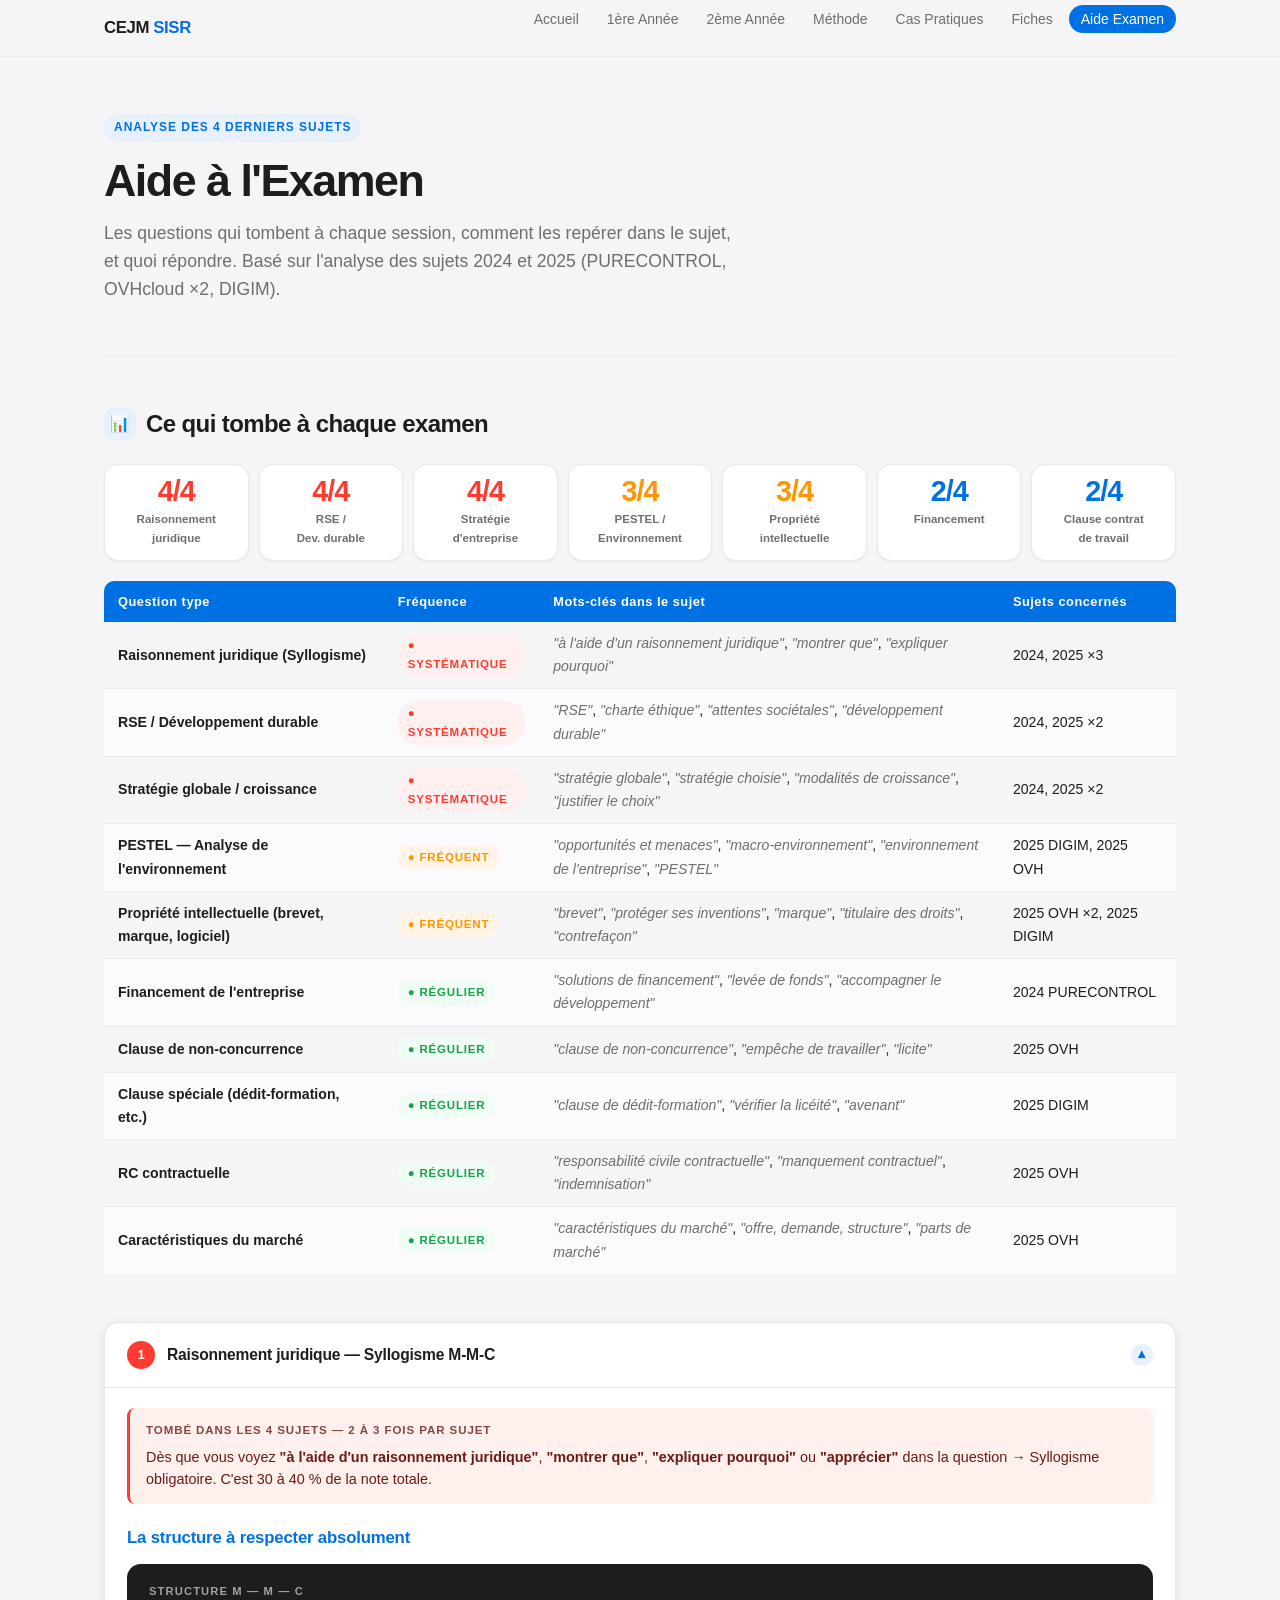
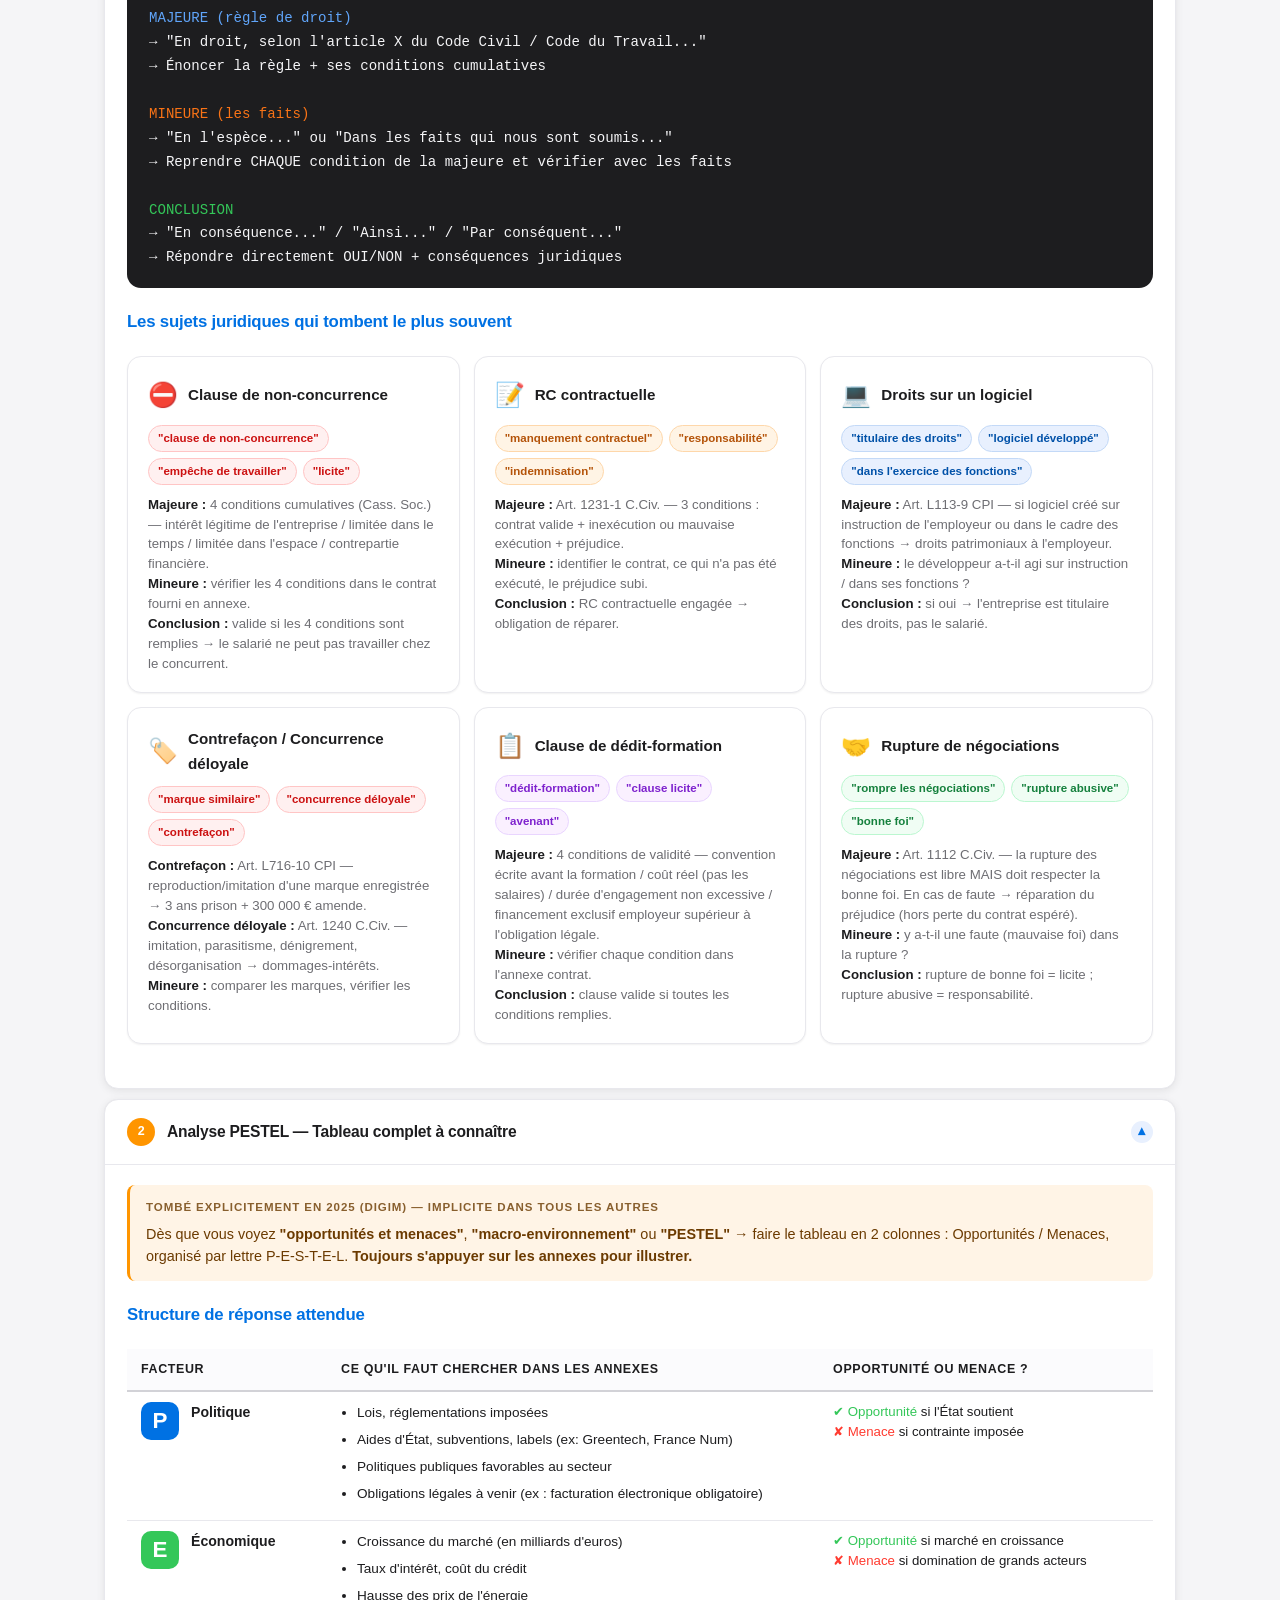
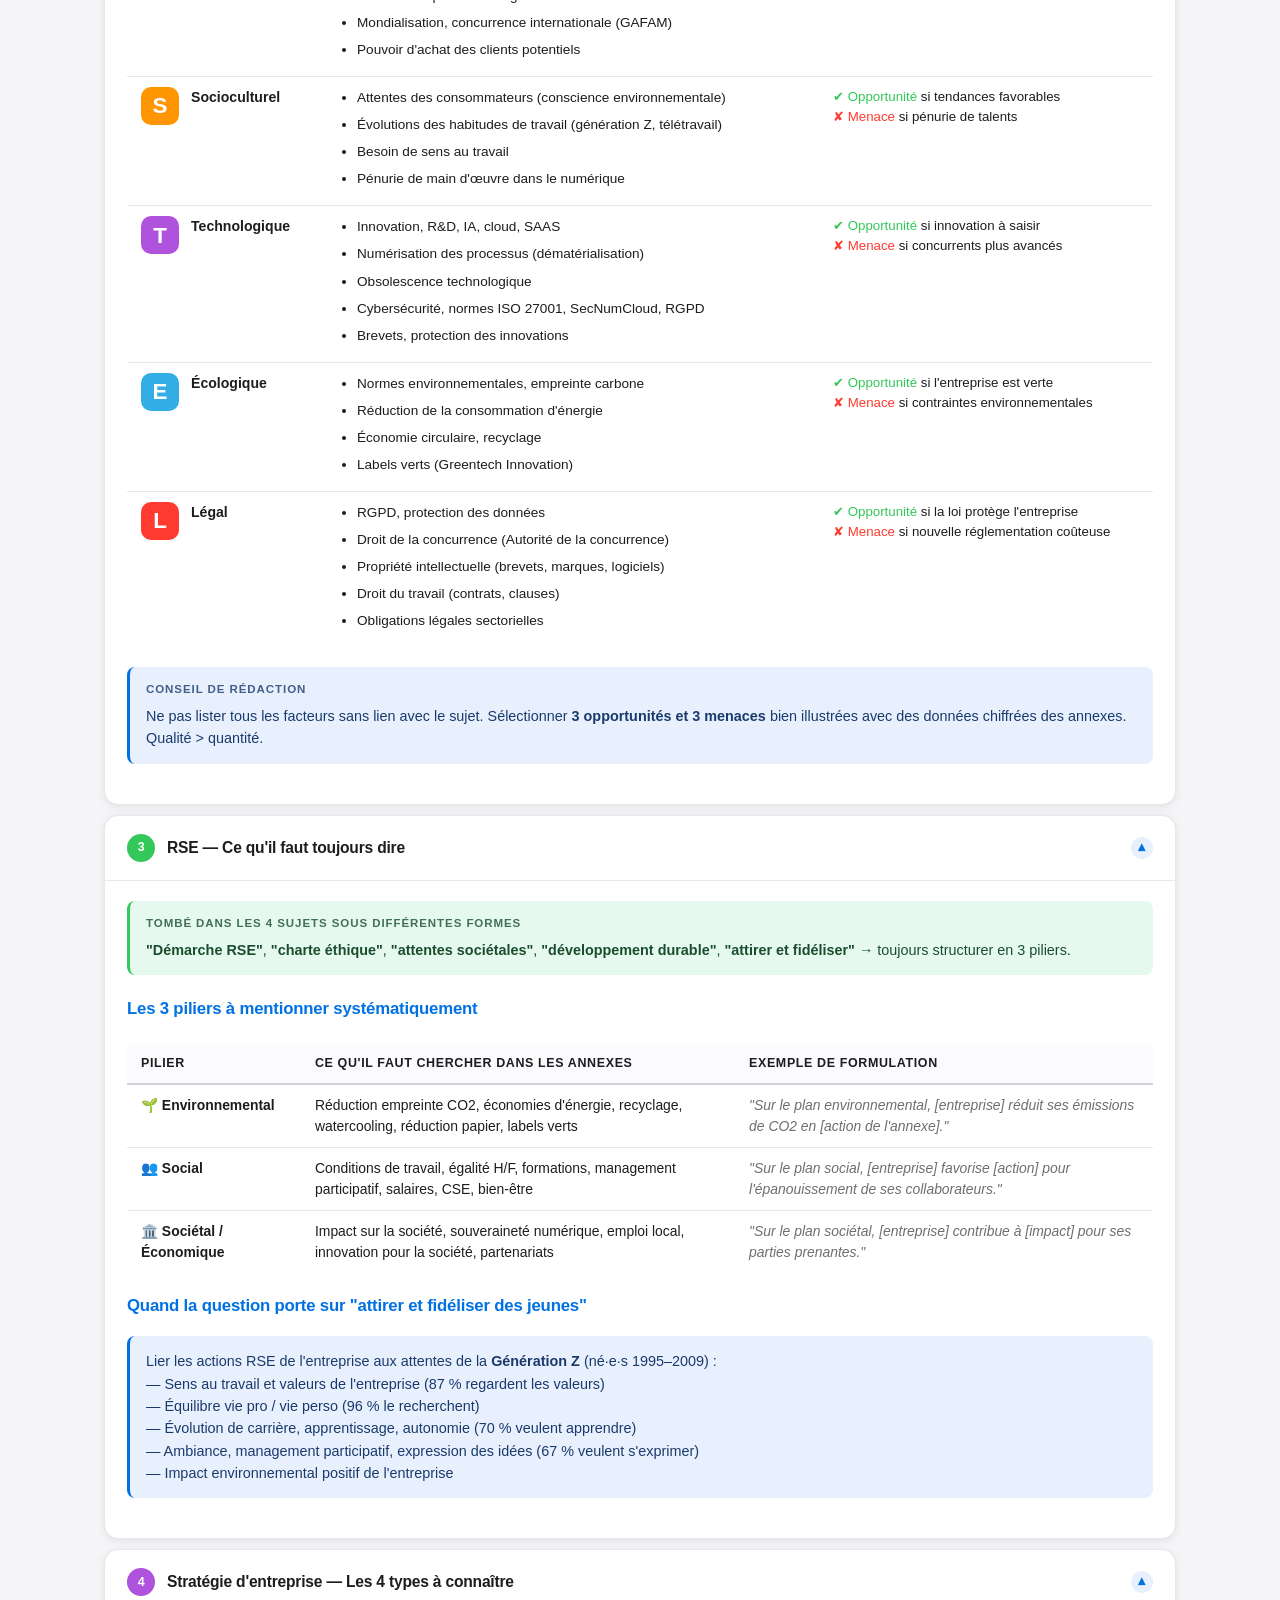
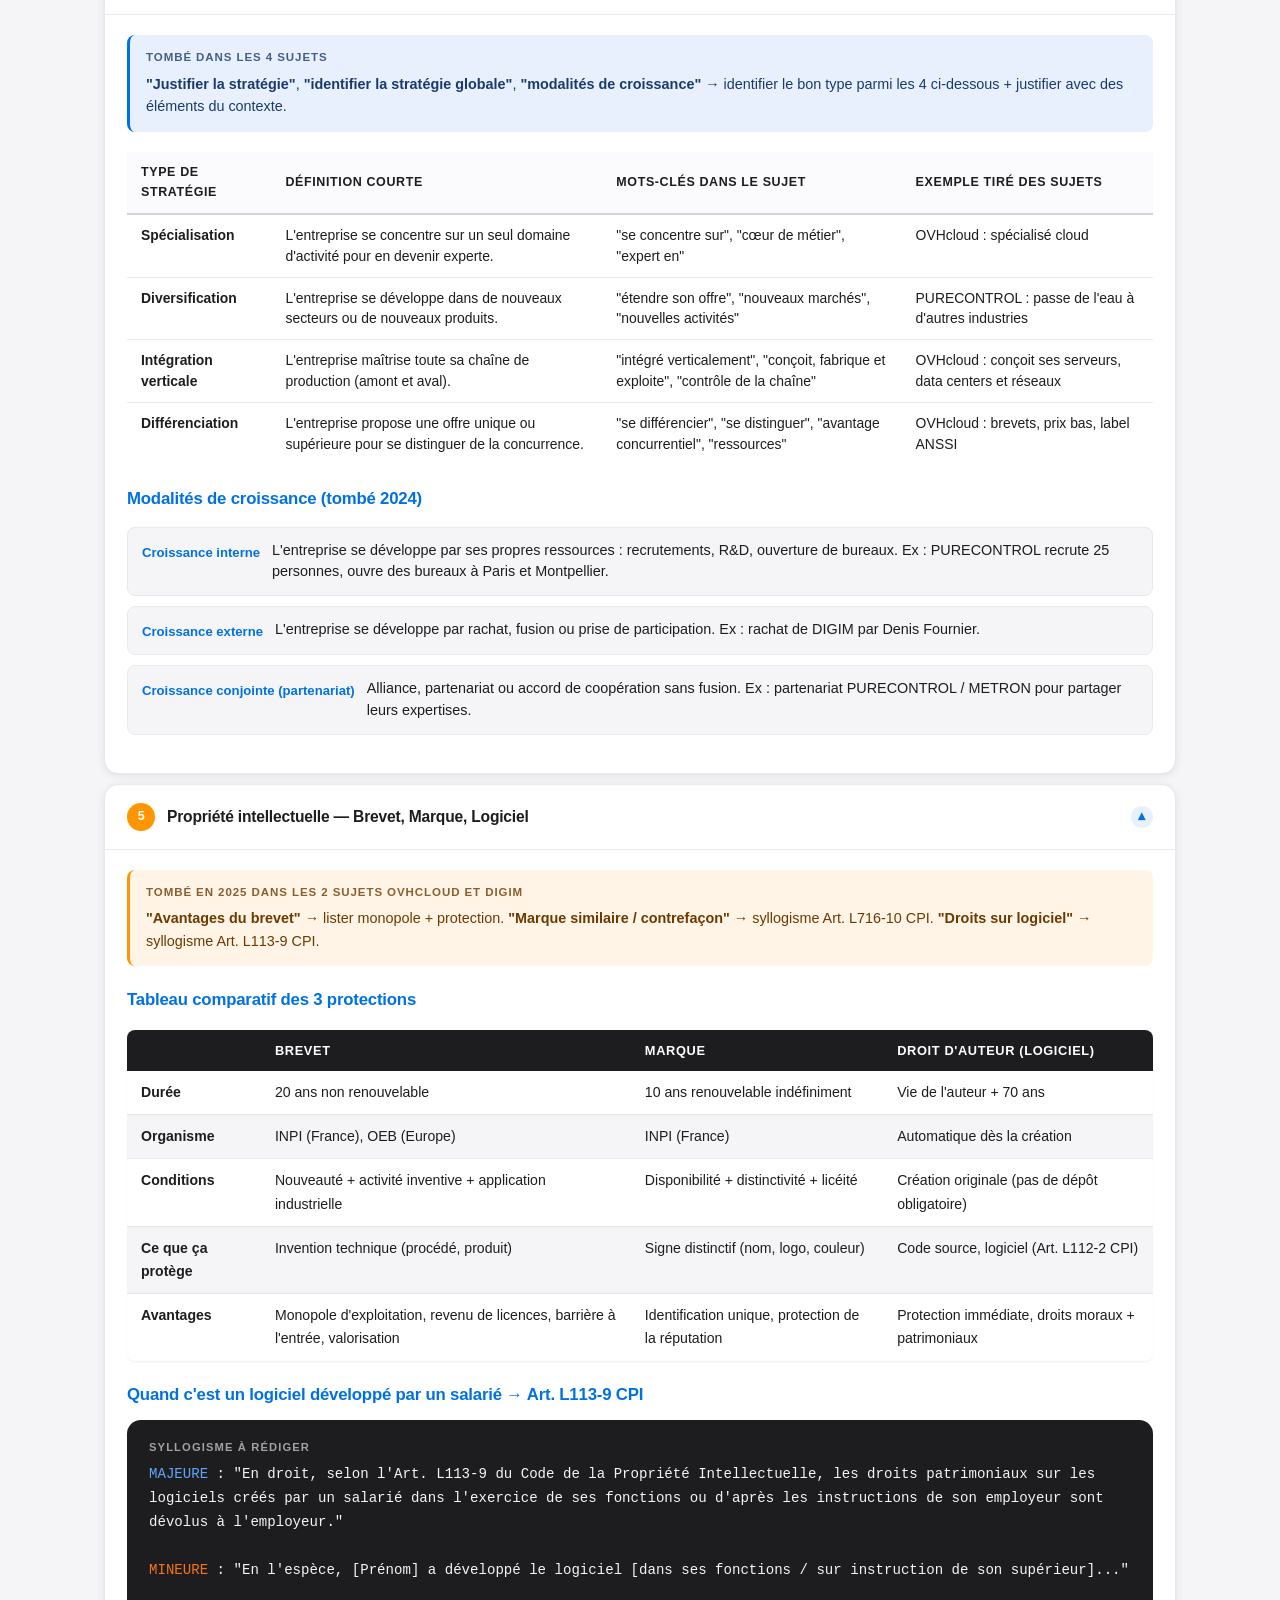
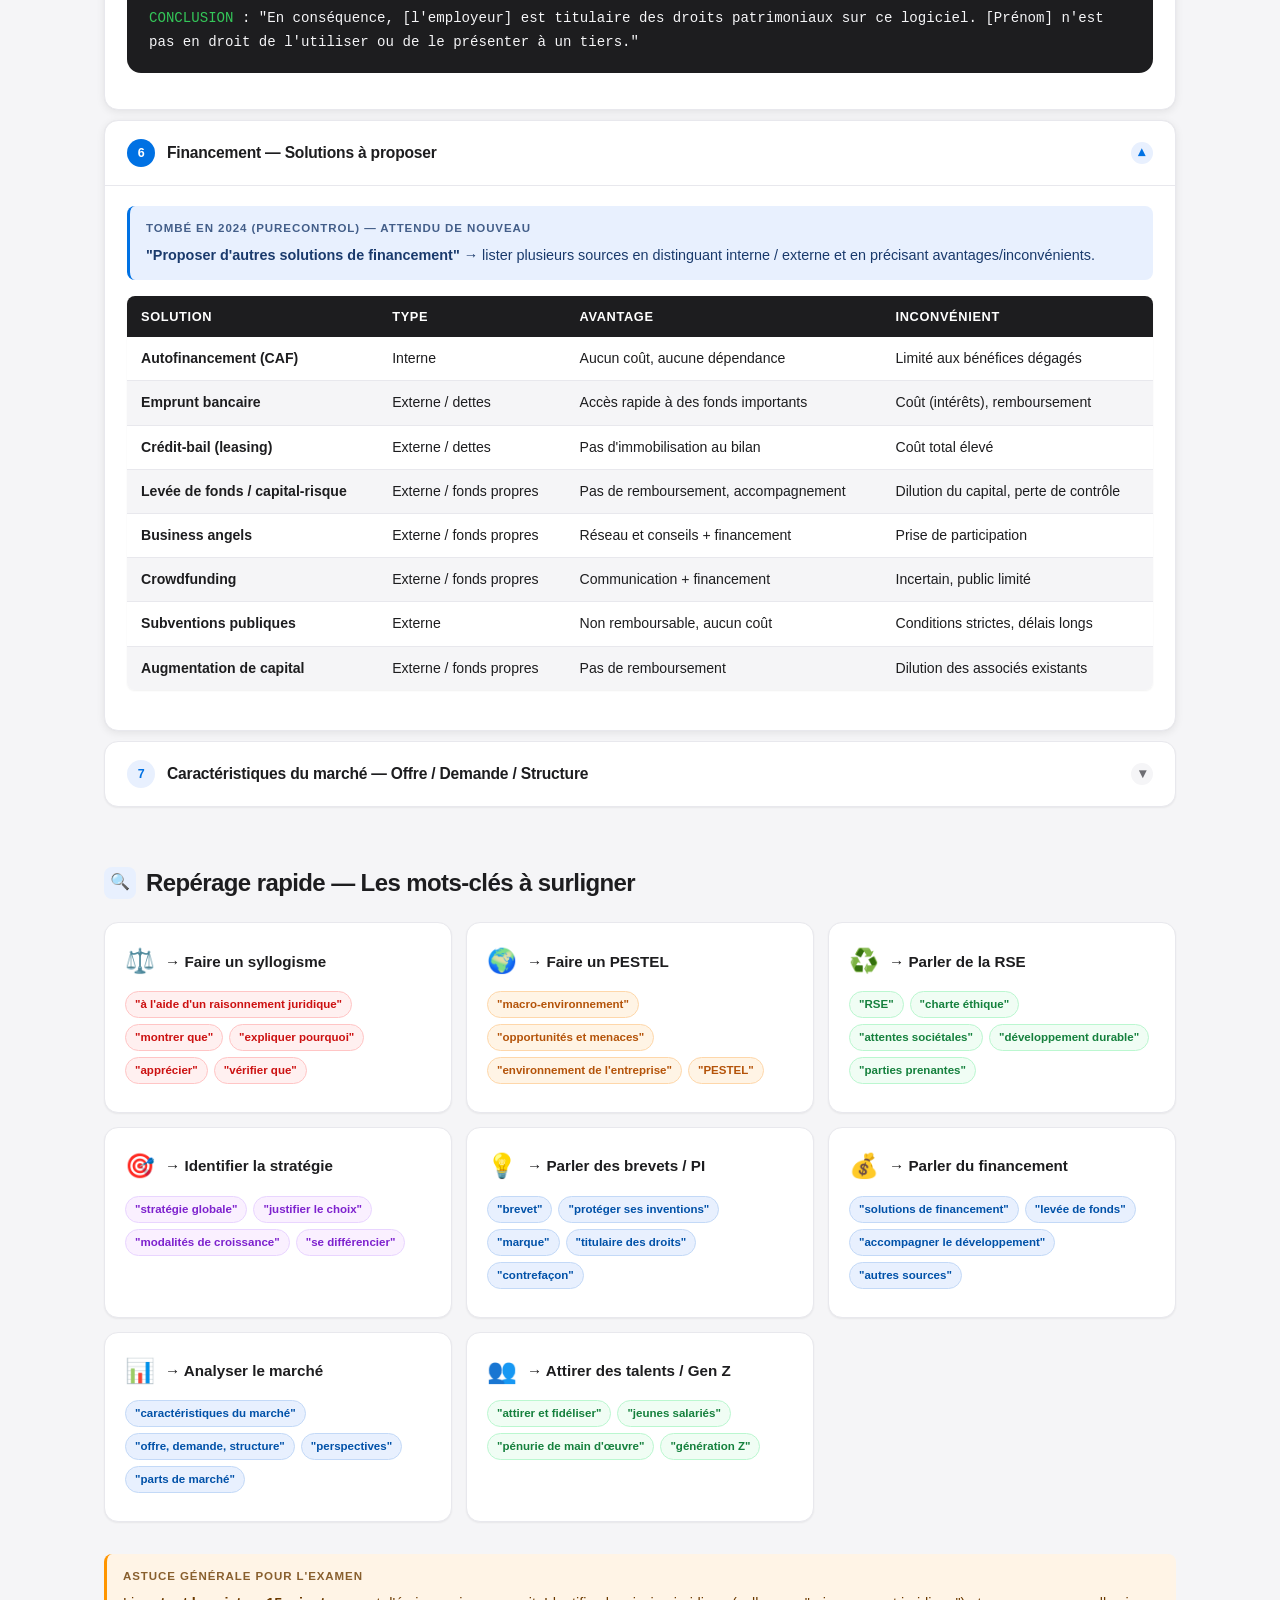
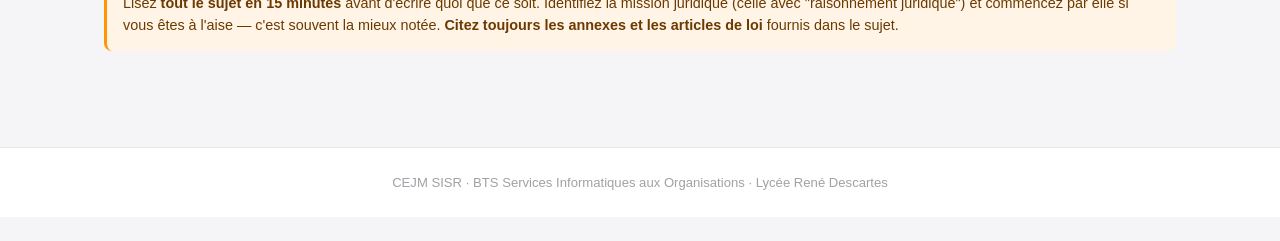
==== aide-examen.html @ 848d0543 "mise à jour du site" ====
<!DOCTYPE html>
<html lang="fr">
<head>
  <meta charset="UTF-8">
  <meta name="viewport" content="width=device-width, initial-scale=1.0">
  <title>Aide Examen — CEJM BTS SIO SISR</title>
  <link rel="stylesheet" href="css/style.css">
  <style>

    /* ——— FRÉQUENCE BADGE ——— */
    .freq-badge {
      display: inline-flex;
      align-items: center;
      gap: 5px;
      font-size: 0.72rem;
      font-weight: 700;
      text-transform: uppercase;
      letter-spacing: 0.07em;
      padding: 3px 10px;
      border-radius: 20px;
    }
    .freq-3 { background: #fff0f0; color: var(--red); }
    .freq-2 { background: #fff4e5; color: var(--orange); }
    .freq-1 { background: #f0fdf4; color: #16a34a; }

    /* ——— FRÉQUENCE TABLE ——— */
    .freq-table {
      width: 100%;
      border-collapse: collapse;
      font-size: 0.88rem;
      margin: 20px 0;
    }
    .freq-table th {
      background: var(--accent);
      color: #fff;
      padding: 10px 14px;
      text-align: left;
      font-weight: 700;
      font-size: 0.8rem;
      letter-spacing: 0.04em;
    }
    .freq-table th:first-child { border-radius: 10px 0 0 0; }
    .freq-table th:last-child  { border-radius: 0 10px 0 0; }
    .freq-table td {
      padding: 10px 14px;
      border-bottom: 1px solid var(--border-light);
      vertical-align: middle;
    }
    .freq-table tr:last-child td { border-bottom: none; }
    .freq-table tr:nth-child(even) td { background: var(--bg-section); }
    .freq-dots { display: flex; gap: 4px; }
    .dot { width: 10px; height: 10px; border-radius: 50%; background: var(--border); }
    .dot.on-red  { background: var(--red); }
    .dot.on-orange { background: var(--orange); }
    .dot.on-green { background: var(--green); }

    /* ——— PESTEL TABLE ——— */
    .pestel-table {
      width: 100%;
      border-collapse: collapse;
      font-size: 0.87rem;
      margin: 20px 0;
    }
    .pestel-table th {
      padding: 10px 14px;
      text-align: left;
      font-size: 0.78rem;
      font-weight: 700;
      text-transform: uppercase;
      letter-spacing: 0.05em;
      background: var(--bg-section);
      border-bottom: 2px solid var(--border);
    }
    .pestel-table td {
      padding: 10px 14px;
      border-bottom: 1px solid var(--border-light);
      vertical-align: top;
      line-height: 1.5;
    }
    .pestel-table tr:last-child td { border-bottom: none; }
    .pestel-letter {
      font-size: 1.4rem;
      font-weight: 800;
      width: 38px;
      height: 38px;
      border-radius: 10px;
      display: flex;
      align-items: center;
      justify-content: center;
      color: #fff;
      flex-shrink: 0;
    }
    .p-p  { background: #0071e3; }
    .p-e  { background: #34c759; }
    .p-s  { background: #ff9500; }
    .p-t  { background: #af52de; }
    .p-ec { background: #32ade6; }
    .p-l  { background: #ff3b30; }
    .pestel-row { display: flex; align-items: flex-start; gap: 12px; }
    .pestel-content strong { display: block; font-size: 0.88rem; margin-bottom: 4px; color: var(--text); }
    .pestel-content ul { margin: 4px 0 0 16px; color: var(--text-secondary); font-size: 0.82rem; }
    .pestel-content ul li { margin-bottom: 2px; }

    /* ——— TRIGGER CARD ——— */
    .trigger-grid {
      display: grid;
      grid-template-columns: repeat(auto-fill, minmax(300px, 1fr));
      gap: 14px;
      margin: 20px 0;
    }
    .trigger-card {
      background: var(--bg-card);
      border: 1px solid var(--border-light);
      border-radius: var(--radius);
      padding: 18px 20px;
      box-shadow: var(--shadow-xs);
    }
    .trigger-card .tc-header {
      display: flex;
      align-items: center;
      gap: 10px;
      margin-bottom: 10px;
    }
    .trigger-card .tc-icon {
      font-size: 1.5rem;
      flex-shrink: 0;
    }
    .trigger-card .tc-title {
      font-size: 0.95rem;
      font-weight: 700;
    }
    .trigger-card .tc-keywords {
      display: flex;
      flex-wrap: wrap;
      gap: 6px;
      margin-bottom: 10px;
    }
    .kw {
      background: var(--accent-soft);
      color: var(--accent-dark);
      font-size: 0.72rem;
      font-weight: 700;
      padding: 3px 9px;
      border-radius: 20px;
      border: 1px solid #c3d9f7;
    }
    .kw-red { background: #fff0f0; color: #cc1111; border-color: #ffc5c5; }
    .kw-orange { background: #fff4e5; color: #b45309; border-color: #fed7aa; }
    .kw-green { background: #f0fdf4; color: #15803d; border-color: #bbf7d0; }
    .kw-purple { background: #faf0ff; color: #7e22ce; border-color: #e9d5ff; }
    .trigger-card .tc-answer {
      font-size: 0.83rem;
      color: var(--text-secondary);
      line-height: 1.5;
    }
    .trigger-card .tc-answer strong { color: var(--text); }

    /* ——— MÉTHODE STEP ——— */
    .method-steps {
      display: flex;
      flex-direction: column;
      gap: 12px;
      margin: 16px 0;
    }
    .method-step {
      display: flex;
      gap: 14px;
      align-items: flex-start;
    }
    .step-num {
      width: 30px; height: 30px;
      border-radius: 50%;
      background: var(--accent);
      color: #fff;
      font-size: 0.82rem;
      font-weight: 800;
      display: flex;
      align-items: center;
      justify-content: center;
      flex-shrink: 0;
      margin-top: 2px;
    }
    .step-num.red { background: var(--red); }
    .step-num.orange { background: var(--orange); }
    .step-num.green { background: var(--green); }
    .step-body { font-size: 0.88rem; color: var(--text-secondary); line-height: 1.55; }
    .step-body strong { color: var(--text); }

    /* ——— FORMULE BOX ——— */
    .formule-box {
      background: #1d1d1f;
      color: #f5f5f7;
      border-radius: var(--radius);
      padding: 18px 22px;
      font-family: "SF Mono", "Fira Code", monospace;
      font-size: 0.88rem;
      line-height: 1.7;
      margin: 12px 0;
    }
    .formule-box .f-label {
      font-family: var(--font);
      font-size: 0.7rem;
      font-weight: 700;
      text-transform: uppercase;
      letter-spacing: 0.1em;
      color: #a1a1a6;
      margin-bottom: 6px;
    }
    .f-m { color: #60a5fa; }
    .f-mi { color: #f97316; }
    .f-c  { color: #34c759; }

    /* ——— SCORE ROW ——— */
    .score-row {
      display: flex;
      flex-wrap: wrap;
      gap: 10px;
      margin: 20px 0;
    }
    .score-pill {
      background: var(--bg-card);
      border: 1px solid var(--border-light);
      border-radius: var(--radius);
      padding: 12px 18px;
      display: flex;
      flex-direction: column;
      align-items: center;
      min-width: 120px;
      box-shadow: var(--shadow-xs);
      flex: 1;
    }
    .score-pill .sp-num {
      font-size: 1.8rem;
      font-weight: 800;
      letter-spacing: -1px;
      line-height: 1;
    }
    .score-pill .sp-label {
      font-size: 0.72rem;
      font-weight: 600;
      color: var(--text-secondary);
      text-align: center;
      margin-top: 4px;
    }
    .sp-red { color: var(--red); }
    .sp-orange { color: var(--orange); }
    .sp-blue { color: var(--accent); }
    .sp-green { color: var(--green); }

    @media (max-width: 768px) {
      .trigger-grid { grid-template-columns: 1fr; }
      .score-row { gap: 8px; }
      .score-pill { min-width: 90px; }
    }
  </style>
</head>
<body>

  <header class="site-header">
    <nav class="nav">
      <a href="index.html" class="nav-logo">CEJM <span>SISR</span></a>
      <ul class="nav-links">
        <li><a href="index.html">Accueil</a></li>
        <li><a href="annee1.html">1ère Année</a></li>
        <li><a href="annee2.html">2ème Année</a></li>
        <li><a href="syllogisme.html">Méthode</a></li>
        <li><a href="cas-pratiques.html">Cas Pratiques</a></li>
        <li><a href="fiches.html">Fiches</a></li>
        <li><a href="aide-examen.html" class="active">Aide Examen</a></li>
      </ul>
    </nav>
  </header>

  <nav class="mobile-nav">
    <a href="index.html">Accueil</a>
    <a href="annee1.html">1re Année</a>
    <a href="annee2.html">2e Année</a>
    <a href="syllogisme.html">Méthode</a>
    <a href="cas-pratiques.html">Cas Prat.</a>
    <a href="fiches.html">Fiches</a>
    <a href="aide-examen.html" class="active">Examen</a>
  </nav>

  <main class="page">

    <!-- HERO -->
    <div class="page-hero">
      <div class="badge">Analyse des 4 derniers sujets</div>
      <h1>Aide à l'Examen</h1>
      <p>Les questions qui tombent à chaque session, comment les repérer dans le sujet, et quoi répondre. Basé sur l'analyse des sujets 2024 et 2025 (PURECONTROL, OVHcloud ×2, DIGIM).</p>
    </div>


    <!-- ═══════════════════════════════
         TABLEAU DE FRÉQUENCE
    ════════════════════════════════ -->
    <h2 class="section-title"><span class="icon">📊</span>Ce qui tombe à chaque examen</h2>

    <div class="score-row">
      <div class="score-pill">
        <span class="sp-num sp-red">4/4</span>
        <span class="sp-label">Raisonnement<br>juridique</span>
      </div>
      <div class="score-pill">
        <span class="sp-num sp-red">4/4</span>
        <span class="sp-label">RSE /<br>Dev. durable</span>
      </div>
      <div class="score-pill">
        <span class="sp-num sp-red">4/4</span>
        <span class="sp-label">Stratégie<br>d'entreprise</span>
      </div>
      <div class="score-pill">
        <span class="sp-num sp-orange">3/4</span>
        <span class="sp-label">PESTEL /<br>Environnement</span>
      </div>
      <div class="score-pill">
        <span class="sp-num sp-orange">3/4</span>
        <span class="sp-label">Propriété<br>intellectuelle</span>
      </div>
      <div class="score-pill">
        <span class="sp-num sp-blue">2/4</span>
        <span class="sp-label">Financement</span>
      </div>
      <div class="score-pill">
        <span class="sp-num sp-blue">2/4</span>
        <span class="sp-label">Clause contrat<br>de travail</span>
      </div>
    </div>

    <table class="freq-table">
      <thead>
        <tr>
          <th>Question type</th>
          <th>Fréquence</th>
          <th>Mots-clés dans le sujet</th>
          <th>Sujets concernés</th>
        </tr>
      </thead>
      <tbody>
        <tr>
          <td><strong>Raisonnement juridique (Syllogisme)</strong></td>
          <td><span class="freq-badge freq-3">● Systématique</span></td>
          <td><em>"à l'aide d'un raisonnement juridique"</em>, <em>"montrer que"</em>, <em>"expliquer pourquoi"</em></td>
          <td>2024, 2025 ×3</td>
        </tr>
        <tr>
          <td><strong>RSE / Développement durable</strong></td>
          <td><span class="freq-badge freq-3">● Systématique</span></td>
          <td><em>"RSE"</em>, <em>"charte éthique"</em>, <em>"attentes sociétales"</em>, <em>"développement durable"</em></td>
          <td>2024, 2025 ×2</td>
        </tr>
        <tr>
          <td><strong>Stratégie globale / croissance</strong></td>
          <td><span class="freq-badge freq-3">● Systématique</span></td>
          <td><em>"stratégie globale"</em>, <em>"stratégie choisie"</em>, <em>"modalités de croissance"</em>, <em>"justifier le choix"</em></td>
          <td>2024, 2025 ×2</td>
        </tr>
        <tr>
          <td><strong>PESTEL — Analyse de l'environnement</strong></td>
          <td><span class="freq-badge freq-2">● Fréquent</span></td>
          <td><em>"opportunités et menaces"</em>, <em>"macro-environnement"</em>, <em>"environnement de l'entreprise"</em>, <em>"PESTEL"</em></td>
          <td>2025 DIGIM, 2025 OVH</td>
        </tr>
        <tr>
          <td><strong>Propriété intellectuelle (brevet, marque, logiciel)</strong></td>
          <td><span class="freq-badge freq-2">● Fréquent</span></td>
          <td><em>"brevet"</em>, <em>"protéger ses inventions"</em>, <em>"marque"</em>, <em>"titulaire des droits"</em>, <em>"contrefaçon"</em></td>
          <td>2025 OVH ×2, 2025 DIGIM</td>
        </tr>
        <tr>
          <td><strong>Financement de l'entreprise</strong></td>
          <td><span class="freq-badge freq-1">● Régulier</span></td>
          <td><em>"solutions de financement"</em>, <em>"levée de fonds"</em>, <em>"accompagner le développement"</em></td>
          <td>2024 PURECONTROL</td>
        </tr>
        <tr>
          <td><strong>Clause de non-concurrence</strong></td>
          <td><span class="freq-badge freq-1">● Régulier</span></td>
          <td><em>"clause de non-concurrence"</em>, <em>"empêche de travailler"</em>, <em>"licite"</em></td>
          <td>2025 OVH</td>
        </tr>
        <tr>
          <td><strong>Clause spéciale (dédit-formation, etc.)</strong></td>
          <td><span class="freq-badge freq-1">● Régulier</span></td>
          <td><em>"clause de dédit-formation"</em>, <em>"vérifier la licéité"</em>, <em>"avenant"</em></td>
          <td>2025 DIGIM</td>
        </tr>
        <tr>
          <td><strong>RC contractuelle</strong></td>
          <td><span class="freq-badge freq-1">● Régulier</span></td>
          <td><em>"responsabilité civile contractuelle"</em>, <em>"manquement contractuel"</em>, <em>"indemnisation"</em></td>
          <td>2025 OVH</td>
        </tr>
        <tr>
          <td><strong>Caractéristiques du marché</strong></td>
          <td><span class="freq-badge freq-1">● Régulier</span></td>
          <td><em>"caractéristiques du marché"</em>, <em>"offre, demande, structure"</em>, <em>"parts de marché"</em></td>
          <td>2025 OVH</td>
        </tr>
      </tbody>
    </table>


    <!-- ═══════════════════════════════
         1. RAISONNEMENT JURIDIQUE
    ════════════════════════════════ -->
    <div class="accordion-group" style="margin-top:48px;">

      <div class="accordion open">
        <div class="accordion-header">
          <div class="acc-left"><div class="acc-num" style="background:var(--red)">1</div>Raisonnement juridique — Syllogisme M-M-C</div>
          <div class="acc-chevron">▾</div>
        </div>
        <div class="accordion-body">
          <div class="accordion-content">

            <div class="callout callout-red">
              <div class="callout-title">Tombé dans les 4 sujets — 2 à 3 fois par sujet</div>
              Dès que vous voyez <strong>"à l'aide d'un raisonnement juridique"</strong>, <strong>"montrer que"</strong>, <strong>"expliquer pourquoi"</strong> ou <strong>"apprécier"</strong> dans la question → Syllogisme obligatoire. C'est 30 à 40 % de la note totale.
            </div>

            <h3>La structure à respecter absolument</h3>
            <div class="formule-box">
              <div class="f-label">Structure M — M — C</div>
              <span class="f-m">MAJEURE (règle de droit)</span><br>
              → "En droit, selon l'article X du Code Civil / Code du Travail..."<br>
              → Énoncer la règle + ses conditions cumulatives<br><br>
              <span class="f-mi">MINEURE (les faits)</span><br>
              → "En l'espèce..." ou "Dans les faits qui nous sont soumis..."<br>
              → Reprendre CHAQUE condition de la majeure et vérifier avec les faits<br><br>
              <span class="f-c">CONCLUSION</span><br>
              → "En conséquence..." / "Ainsi..." / "Par conséquent..."<br>
              → Répondre directement OUI/NON + conséquences juridiques
            </div>

            <h3>Les sujets juridiques qui tombent le plus souvent</h3>
            <div class="trigger-grid">

              <div class="trigger-card">
                <div class="tc-header">
                  <span class="tc-icon">⛔</span>
                  <span class="tc-title">Clause de non-concurrence</span>
                </div>
                <div class="tc-keywords">
                  <span class="kw kw-red">"clause de non-concurrence"</span>
                  <span class="kw kw-red">"empêche de travailler"</span>
                  <span class="kw kw-red">"licite"</span>
                </div>
                <div class="tc-answer">
                  <strong>Majeure :</strong> 4 conditions cumulatives (Cass. Soc.) — intérêt légitime de l'entreprise / limitée dans le temps / limitée dans l'espace / contrepartie financière.<br>
                  <strong>Mineure :</strong> vérifier les 4 conditions dans le contrat fourni en annexe.<br>
                  <strong>Conclusion :</strong> valide si les 4 conditions sont remplies → le salarié ne peut pas travailler chez le concurrent.
                </div>
              </div>

              <div class="trigger-card">
                <div class="tc-header">
                  <span class="tc-icon">📝</span>
                  <span class="tc-title">RC contractuelle</span>
                </div>
                <div class="tc-keywords">
                  <span class="kw kw-orange">"manquement contractuel"</span>
                  <span class="kw kw-orange">"responsabilité"</span>
                  <span class="kw kw-orange">"indemnisation"</span>
                </div>
                <div class="tc-answer">
                  <strong>Majeure :</strong> Art. 1231-1 C.Civ. — 3 conditions : contrat valide + inexécution ou mauvaise exécution + préjudice.<br>
                  <strong>Mineure :</strong> identifier le contrat, ce qui n'a pas été exécuté, le préjudice subi.<br>
                  <strong>Conclusion :</strong> RC contractuelle engagée → obligation de réparer.
                </div>
              </div>

              <div class="trigger-card">
                <div class="tc-header">
                  <span class="tc-icon">💻</span>
                  <span class="tc-title">Droits sur un logiciel</span>
                </div>
                <div class="tc-keywords">
                  <span class="kw">"titulaire des droits"</span>
                  <span class="kw">"logiciel développé"</span>
                  <span class="kw">"dans l'exercice des fonctions"</span>
                </div>
                <div class="tc-answer">
                  <strong>Majeure :</strong> Art. L113-9 CPI — si logiciel créé sur instruction de l'employeur ou dans le cadre des fonctions → droits patrimoniaux à l'employeur.<br>
                  <strong>Mineure :</strong> le développeur a-t-il agi sur instruction / dans ses fonctions ?<br>
                  <strong>Conclusion :</strong> si oui → l'entreprise est titulaire des droits, pas le salarié.
                </div>
              </div>

              <div class="trigger-card">
                <div class="tc-header">
                  <span class="tc-icon">🏷️</span>
                  <span class="tc-title">Contrefaçon / Concurrence déloyale</span>
                </div>
                <div class="tc-keywords">
                  <span class="kw kw-red">"marque similaire"</span>
                  <span class="kw kw-red">"concurrence déloyale"</span>
                  <span class="kw kw-red">"contrefaçon"</span>
                </div>
                <div class="tc-answer">
                  <strong>Contrefaçon :</strong> Art. L716-10 CPI — reproduction/imitation d'une marque enregistrée → 3 ans prison + 300 000 € amende.<br>
                  <strong>Concurrence déloyale :</strong> Art. 1240 C.Civ. — imitation, parasitisme, dénigrement, désorganisation → dommages-intérêts.<br>
                  <strong>Mineure :</strong> comparer les marques, vérifier les conditions.
                </div>
              </div>

              <div class="trigger-card">
                <div class="tc-header">
                  <span class="tc-icon">📋</span>
                  <span class="tc-title">Clause de dédit-formation</span>
                </div>
                <div class="tc-keywords">
                  <span class="kw kw-purple">"dédit-formation"</span>
                  <span class="kw kw-purple">"clause licite"</span>
                  <span class="kw kw-purple">"avenant"</span>
                </div>
                <div class="tc-answer">
                  <strong>Majeure :</strong> 4 conditions de validité — convention écrite avant la formation / coût réel (pas les salaires) / durée d'engagement non excessive / financement exclusif employeur supérieur à l'obligation légale.<br>
                  <strong>Mineure :</strong> vérifier chaque condition dans l'annexe contrat.<br>
                  <strong>Conclusion :</strong> clause valide si toutes les conditions remplies.
                </div>
              </div>

              <div class="trigger-card">
                <div class="tc-header">
                  <span class="tc-icon">🤝</span>
                  <span class="tc-title">Rupture de négociations</span>
                </div>
                <div class="tc-keywords">
                  <span class="kw kw-green">"rompre les négociations"</span>
                  <span class="kw kw-green">"rupture abusive"</span>
                  <span class="kw kw-green">"bonne foi"</span>
                </div>
                <div class="tc-answer">
                  <strong>Majeure :</strong> Art. 1112 C.Civ. — la rupture des négociations est libre MAIS doit respecter la bonne foi. En cas de faute → réparation du préjudice (hors perte du contrat espéré).<br>
                  <strong>Mineure :</strong> y a-t-il une faute (mauvaise foi) dans la rupture ?<br>
                  <strong>Conclusion :</strong> rupture de bonne foi = licite ; rupture abusive = responsabilité.
                </div>
              </div>

            </div>

          </div>
        </div>
      </div>


      <!-- ═══════════════════════════════
           2. PESTEL
      ════════════════════════════════ -->
      <div class="accordion open">
        <div class="accordion-header">
          <div class="acc-left"><div class="acc-num" style="background:var(--orange)">2</div>Analyse PESTEL — Tableau complet à connaître</div>
          <div class="acc-chevron">▾</div>
        </div>
        <div class="accordion-body">
          <div class="accordion-content">

            <div class="callout callout-orange">
              <div class="callout-title">Tombé explicitement en 2025 (DIGIM) — implicite dans tous les autres</div>
              Dès que vous voyez <strong>"opportunités et menaces"</strong>, <strong>"macro-environnement"</strong> ou <strong>"PESTEL"</strong> → faire le tableau en 2 colonnes : Opportunités / Menaces, organisé par lettre P-E-S-T-E-L. <strong>Toujours s'appuyer sur les annexes pour illustrer.</strong>
            </div>

            <h3>Structure de réponse attendue</h3>
            <table class="pestel-table">
              <thead>
                <tr>
                  <th style="width:200px">Facteur</th>
                  <th>Ce qu'il faut chercher dans les annexes</th>
                  <th>Opportunité ou Menace ?</th>
                </tr>
              </thead>
              <tbody>
                <tr>
                  <td>
                    <div class="pestel-row">
                      <div class="pestel-letter p-p">P</div>
                      <div class="pestel-content"><strong>Politique</strong></div>
                    </div>
                  </td>
                  <td>
                    <ul style="margin:0;padding-left:16px;font-size:0.85rem;">
                      <li>Lois, réglementations imposées</li>
                      <li>Aides d'État, subventions, labels (ex: Greentech, France Num)</li>
                      <li>Politiques publiques favorables au secteur</li>
                      <li>Obligations légales à venir (ex : facturation électronique obligatoire)</li>
                    </ul>
                  </td>
                  <td style="font-size:0.83rem;">
                    <span style="color:var(--green)">✔ Opportunité</span> si l'État soutient<br>
                    <span style="color:var(--red)">✘ Menace</span> si contrainte imposée
                  </td>
                </tr>
                <tr>
                  <td>
                    <div class="pestel-row">
                      <div class="pestel-letter p-e">E</div>
                      <div class="pestel-content"><strong>Économique</strong></div>
                    </div>
                  </td>
                  <td>
                    <ul style="margin:0;padding-left:16px;font-size:0.85rem;">
                      <li>Croissance du marché (en milliards d'euros)</li>
                      <li>Taux d'intérêt, coût du crédit</li>
                      <li>Hausse des prix de l'énergie</li>
                      <li>Mondialisation, concurrence internationale (GAFAM)</li>
                      <li>Pouvoir d'achat des clients potentiels</li>
                    </ul>
                  </td>
                  <td style="font-size:0.83rem;">
                    <span style="color:var(--green)">✔ Opportunité</span> si marché en croissance<br>
                    <span style="color:var(--red)">✘ Menace</span> si domination de grands acteurs
                  </td>
                </tr>
                <tr>
                  <td>
                    <div class="pestel-row">
                      <div class="pestel-letter p-s">S</div>
                      <div class="pestel-content"><strong>Socioculturel</strong></div>
                    </div>
                  </td>
                  <td>
                    <ul style="margin:0;padding-left:16px;font-size:0.85rem;">
                      <li>Attentes des consommateurs (conscience environnementale)</li>
                      <li>Évolutions des habitudes de travail (génération Z, télétravail)</li>
                      <li>Besoin de sens au travail</li>
                      <li>Pénurie de main d'œuvre dans le numérique</li>
                    </ul>
                  </td>
                  <td style="font-size:0.83rem;">
                    <span style="color:var(--green)">✔ Opportunité</span> si tendances favorables<br>
                    <span style="color:var(--red)">✘ Menace</span> si pénurie de talents
                  </td>
                </tr>
                <tr>
                  <td>
                    <div class="pestel-row">
                      <div class="pestel-letter p-t">T</div>
                      <div class="pestel-content"><strong>Technologique</strong></div>
                    </div>
                  </td>
                  <td>
                    <ul style="margin:0;padding-left:16px;font-size:0.85rem;">
                      <li>Innovation, R&D, IA, cloud, SAAS</li>
                      <li>Numérisation des processus (dématérialisation)</li>
                      <li>Obsolescence technologique</li>
                      <li>Cybersécurité, normes ISO 27001, SecNumCloud, RGPD</li>
                      <li>Brevets, protection des innovations</li>
                    </ul>
                  </td>
                  <td style="font-size:0.83rem;">
                    <span style="color:var(--green)">✔ Opportunité</span> si innovation à saisir<br>
                    <span style="color:var(--red)">✘ Menace</span> si concurrents plus avancés
                  </td>
                </tr>
                <tr>
                  <td>
                    <div class="pestel-row">
                      <div class="pestel-letter p-ec">E</div>
                      <div class="pestel-content"><strong>Écologique</strong></div>
                    </div>
                  </td>
                  <td>
                    <ul style="margin:0;padding-left:16px;font-size:0.85rem;">
                      <li>Normes environnementales, empreinte carbone</li>
                      <li>Réduction de la consommation d'énergie</li>
                      <li>Économie circulaire, recyclage</li>
                      <li>Labels verts (Greentech Innovation)</li>
                    </ul>
                  </td>
                  <td style="font-size:0.83rem;">
                    <span style="color:var(--green)">✔ Opportunité</span> si l'entreprise est verte<br>
                    <span style="color:var(--red)">✘ Menace</span> si contraintes environnementales
                  </td>
                </tr>
                <tr>
                  <td>
                    <div class="pestel-row">
                      <div class="pestel-letter p-l">L</div>
                      <div class="pestel-content"><strong>Légal</strong></div>
                    </div>
                  </td>
                  <td>
                    <ul style="margin:0;padding-left:16px;font-size:0.85rem;">
                      <li>RGPD, protection des données</li>
                      <li>Droit de la concurrence (Autorité de la concurrence)</li>
                      <li>Propriété intellectuelle (brevets, marques, logiciels)</li>
                      <li>Droit du travail (contrats, clauses)</li>
                      <li>Obligations légales sectorielles</li>
                    </ul>
                  </td>
                  <td style="font-size:0.83rem;">
                    <span style="color:var(--green)">✔ Opportunité</span> si la loi protège l'entreprise<br>
                    <span style="color:var(--red)">✘ Menace</span> si nouvelle réglementation coûteuse
                  </td>
                </tr>
              </tbody>
            </table>

            <div class="callout callout-blue">
              <div class="callout-title">Conseil de rédaction</div>
              Ne pas lister tous les facteurs sans lien avec le sujet. Sélectionner <strong>3 opportunités et 3 menaces</strong> bien illustrées avec des données chiffrées des annexes. Qualité > quantité.
            </div>

          </div>
        </div>
      </div>


      <!-- ═══════════════════════════════
           3. RSE
      ════════════════════════════════ -->
      <div class="accordion open">
        <div class="accordion-header">
          <div class="acc-left"><div class="acc-num" style="background:var(--green)">3</div>RSE — Ce qu'il faut toujours dire</div>
          <div class="acc-chevron">▾</div>
        </div>
        <div class="accordion-body">
          <div class="accordion-content">

            <div class="callout callout-green">
              <div class="callout-title">Tombé dans les 4 sujets sous différentes formes</div>
              <strong>"Démarche RSE"</strong>, <strong>"charte éthique"</strong>, <strong>"attentes sociétales"</strong>, <strong>"développement durable"</strong>, <strong>"attirer et fidéliser"</strong> → toujours structurer en 3 piliers.
            </div>

            <h3>Les 3 piliers à mentionner systématiquement</h3>
            <table class="pestel-table">
              <thead>
                <tr>
                  <th>Pilier</th>
                  <th>Ce qu'il faut chercher dans les annexes</th>
                  <th>Exemple de formulation</th>
                </tr>
              </thead>
              <tbody>
                <tr>
                  <td><strong>🌱 Environnemental</strong></td>
                  <td>Réduction empreinte CO2, économies d'énergie, recyclage, watercooling, réduction papier, labels verts</td>
                  <td><em>"Sur le plan environnemental, [entreprise] réduit ses émissions de CO2 en [action de l'annexe]."</em></td>
                </tr>
                <tr>
                  <td><strong>👥 Social</strong></td>
                  <td>Conditions de travail, égalité H/F, formations, management participatif, salaires, CSE, bien-être</td>
                  <td><em>"Sur le plan social, [entreprise] favorise [action] pour l'épanouissement de ses collaborateurs."</em></td>
                </tr>
                <tr>
                  <td><strong>🏛️ Sociétal / Économique</strong></td>
                  <td>Impact sur la société, souveraineté numérique, emploi local, innovation pour la société, partenariats</td>
                  <td><em>"Sur le plan sociétal, [entreprise] contribue à [impact] pour ses parties prenantes."</em></td>
                </tr>
              </tbody>
            </table>

            <h3>Quand la question porte sur "attirer et fidéliser des jeunes"</h3>
            <div class="callout callout-blue">
              Lier les actions RSE de l'entreprise aux attentes de la <strong>Génération Z</strong> (né·e·s 1995–2009) :<br>
              — Sens au travail et valeurs de l'entreprise (87 % regardent les valeurs)<br>
              — Équilibre vie pro / vie perso (96 % le recherchent)<br>
              — Évolution de carrière, apprentissage, autonomie (70 % veulent apprendre)<br>
              — Ambiance, management participatif, expression des idées (67 % veulent s'exprimer)<br>
              — Impact environnemental positif de l'entreprise
            </div>

          </div>
        </div>
      </div>


      <!-- ═══════════════════════════════
           4. STRATÉGIE
      ════════════════════════════════ -->
      <div class="accordion open">
        <div class="accordion-header">
          <div class="acc-left"><div class="acc-num" style="background:var(--purple)">4</div>Stratégie d'entreprise — Les 4 types à connaître</div>
          <div class="acc-chevron">▾</div>
        </div>
        <div class="accordion-body">
          <div class="accordion-content">

            <div class="callout callout-blue">
              <div class="callout-title">Tombé dans les 4 sujets</div>
              <strong>"Justifier la stratégie"</strong>, <strong>"identifier la stratégie globale"</strong>, <strong>"modalités de croissance"</strong> → identifier le bon type parmi les 4 ci-dessous + justifier avec des éléments du contexte.
            </div>

            <table class="pestel-table">
              <thead>
                <tr>
                  <th>Type de stratégie</th>
                  <th>Définition courte</th>
                  <th>Mots-clés dans le sujet</th>
                  <th>Exemple tiré des sujets</th>
                </tr>
              </thead>
              <tbody>
                <tr>
                  <td><strong>Spécialisation</strong></td>
                  <td>L'entreprise se concentre sur un seul domaine d'activité pour en devenir experte.</td>
                  <td>"se concentre sur", "cœur de métier", "expert en"</td>
                  <td>OVHcloud : spécialisé cloud</td>
                </tr>
                <tr>
                  <td><strong>Diversification</strong></td>
                  <td>L'entreprise se développe dans de nouveaux secteurs ou de nouveaux produits.</td>
                  <td>"étendre son offre", "nouveaux marchés", "nouvelles activités"</td>
                  <td>PURECONTROL : passe de l'eau à d'autres industries</td>
                </tr>
                <tr>
                  <td><strong>Intégration verticale</strong></td>
                  <td>L'entreprise maîtrise toute sa chaîne de production (amont et aval).</td>
                  <td>"intégré verticalement", "conçoit, fabrique et exploite", "contrôle de la chaîne"</td>
                  <td>OVHcloud : conçoit ses serveurs, data centers et réseaux</td>
                </tr>
                <tr>
                  <td><strong>Différenciation</strong></td>
                  <td>L'entreprise propose une offre unique ou supérieure pour se distinguer de la concurrence.</td>
                  <td>"se différencier", "se distinguer", "avantage concurrentiel", "ressources"</td>
                  <td>OVHcloud : brevets, prix bas, label ANSSI</td>
                </tr>
              </tbody>
            </table>

            <h3>Modalités de croissance (tombé 2024)</h3>
            <div class="def-list">
              <div class="def-item">
                <span class="def-term">Croissance interne</span>
                <span class="def-desc">L'entreprise se développe par ses propres ressources : recrutements, R&D, ouverture de bureaux. Ex : PURECONTROL recrute 25 personnes, ouvre des bureaux à Paris et Montpellier.</span>
              </div>
              <div class="def-item">
                <span class="def-term">Croissance externe</span>
                <span class="def-desc">L'entreprise se développe par rachat, fusion ou prise de participation. Ex : rachat de DIGIM par Denis Fournier.</span>
              </div>
              <div class="def-item">
                <span class="def-term">Croissance conjointe (partenariat)</span>
                <span class="def-desc">Alliance, partenariat ou accord de coopération sans fusion. Ex : partenariat PURECONTROL / METRON pour partager leurs expertises.</span>
              </div>
            </div>

          </div>
        </div>
      </div>


      <!-- ═══════════════════════════════
           5. PROPRIÉTÉ INTELLECTUELLE
      ════════════════════════════════ -->
      <div class="accordion open">
        <div class="accordion-header">
          <div class="acc-left"><div class="acc-num" style="background:#ff9500">5</div>Propriété intellectuelle — Brevet, Marque, Logiciel</div>
          <div class="acc-chevron">▾</div>
        </div>
        <div class="accordion-body">
          <div class="accordion-content">

            <div class="callout callout-orange">
              <div class="callout-title">Tombé en 2025 dans les 2 sujets OVHcloud et DIGIM</div>
              <strong>"Avantages du brevet"</strong> → lister monopole + protection. <strong>"Marque similaire / contrefaçon"</strong> → syllogisme Art. L716-10 CPI. <strong>"Droits sur logiciel"</strong> → syllogisme Art. L113-9 CPI.
            </div>

            <h3>Tableau comparatif des 3 protections</h3>
            <table class="styled-table">
              <thead>
                <tr>
                  <th></th>
                  <th>Brevet</th>
                  <th>Marque</th>
                  <th>Droit d'auteur (logiciel)</th>
                </tr>
              </thead>
              <tbody>
                <tr>
                  <td><strong>Durée</strong></td>
                  <td>20 ans non renouvelable</td>
                  <td>10 ans renouvelable indéfiniment</td>
                  <td>Vie de l'auteur + 70 ans</td>
                </tr>
                <tr>
                  <td><strong>Organisme</strong></td>
                  <td>INPI (France), OEB (Europe)</td>
                  <td>INPI (France)</td>
                  <td>Automatique dès la création</td>
                </tr>
                <tr>
                  <td><strong>Conditions</strong></td>
                  <td>Nouveauté + activité inventive + application industrielle</td>
                  <td>Disponibilité + distinctivité + licéité</td>
                  <td>Création originale (pas de dépôt obligatoire)</td>
                </tr>
                <tr>
                  <td><strong>Ce que ça protège</strong></td>
                  <td>Invention technique (procédé, produit)</td>
                  <td>Signe distinctif (nom, logo, couleur)</td>
                  <td>Code source, logiciel (Art. L112-2 CPI)</td>
                </tr>
                <tr>
                  <td><strong>Avantages</strong></td>
                  <td>Monopole d'exploitation, revenu de licences, barrière à l'entrée, valorisation</td>
                  <td>Identification unique, protection de la réputation</td>
                  <td>Protection immédiate, droits moraux + patrimoniaux</td>
                </tr>
              </tbody>
            </table>

            <h3>Quand c'est un logiciel développé par un salarié → Art. L113-9 CPI</h3>
            <div class="formule-box">
              <div class="f-label">Syllogisme à rédiger</div>
              <span class="f-m">MAJEURE</span> : "En droit, selon l'Art. L113-9 du Code de la Propriété Intellectuelle, les droits patrimoniaux sur les logiciels créés par un salarié dans l'exercice de ses fonctions ou d'après les instructions de son employeur sont dévolus à l'employeur."<br><br>
              <span class="f-mi">MINEURE</span> : "En l'espèce, [Prénom] a développé le logiciel [dans ses fonctions / sur instruction de son supérieur]..."<br><br>
              <span class="f-c">CONCLUSION</span> : "En conséquence, [l'employeur] est titulaire des droits patrimoniaux sur ce logiciel. [Prénom] n'est pas en droit de l'utiliser ou de le présenter à un tiers."
            </div>

          </div>
        </div>
      </div>


      <!-- ═══════════════════════════════
           6. FINANCEMENT
      ════════════════════════════════ -->
      <div class="accordion open">
        <div class="accordion-header">
          <div class="acc-left"><div class="acc-num">6</div>Financement — Solutions à proposer</div>
          <div class="acc-chevron">▾</div>
        </div>
        <div class="accordion-body">
          <div class="accordion-content">

            <div class="callout callout-blue">
              <div class="callout-title">Tombé en 2024 (PURECONTROL) — attendu de nouveau</div>
              <strong>"Proposer d'autres solutions de financement"</strong> → lister plusieurs sources en distinguant interne / externe et en précisant avantages/inconvénients.
            </div>

            <table class="styled-table">
              <thead>
                <tr>
                  <th>Solution</th>
                  <th>Type</th>
                  <th>Avantage</th>
                  <th>Inconvénient</th>
                </tr>
              </thead>
              <tbody>
                <tr>
                  <td><strong>Autofinancement (CAF)</strong></td>
                  <td>Interne</td>
                  <td>Aucun coût, aucune dépendance</td>
                  <td>Limité aux bénéfices dégagés</td>
                </tr>
                <tr>
                  <td><strong>Emprunt bancaire</strong></td>
                  <td>Externe / dettes</td>
                  <td>Accès rapide à des fonds importants</td>
                  <td>Coût (intérêts), remboursement</td>
                </tr>
                <tr>
                  <td><strong>Crédit-bail (leasing)</strong></td>
                  <td>Externe / dettes</td>
                  <td>Pas d'immobilisation au bilan</td>
                  <td>Coût total élevé</td>
                </tr>
                <tr>
                  <td><strong>Levée de fonds / capital-risque</strong></td>
                  <td>Externe / fonds propres</td>
                  <td>Pas de remboursement, accompagnement</td>
                  <td>Dilution du capital, perte de contrôle</td>
                </tr>
                <tr>
                  <td><strong>Business angels</strong></td>
                  <td>Externe / fonds propres</td>
                  <td>Réseau et conseils + financement</td>
                  <td>Prise de participation</td>
                </tr>
                <tr>
                  <td><strong>Crowdfunding</strong></td>
                  <td>Externe / fonds propres</td>
                  <td>Communication + financement</td>
                  <td>Incertain, public limité</td>
                </tr>
                <tr>
                  <td><strong>Subventions publiques</strong></td>
                  <td>Externe</td>
                  <td>Non remboursable, aucun coût</td>
                  <td>Conditions strictes, délais longs</td>
                </tr>
                <tr>
                  <td><strong>Augmentation de capital</strong></td>
                  <td>Externe / fonds propres</td>
                  <td>Pas de remboursement</td>
                  <td>Dilution des associés existants</td>
                </tr>
              </tbody>
            </table>

          </div>
        </div>
      </div>


      <!-- ═══════════════════════════════
           7. CARACTÉRISTIQUES DU MARCHÉ
      ════════════════════════════════ -->
      <div class="accordion">
        <div class="accordion-header">
          <div class="acc-left"><div class="acc-num">7</div>Caractéristiques du marché — Offre / Demande / Structure</div>
          <div class="acc-chevron">▾</div>
        </div>
        <div class="accordion-body">
          <div class="accordion-content">

            <div class="callout callout-blue">
              <div class="callout-title">Tombé en 2025 (OVHcloud Q1.1)</div>
              <strong>"Présenter les caractéristiques du marché (offre, demande, structure, perspectives)"</strong> → répondre à chacun des 4 axes en s'appuyant sur les chiffres des annexes.
            </div>

            <table class="styled-table">
              <thead>
                <tr>
                  <th>Axe</th>
                  <th>Ce qu'il faut décrire</th>
                  <th>Indicateurs à chercher dans les annexes</th>
                </tr>
              </thead>
              <tbody>
                <tr>
                  <td><strong>Offre</strong></td>
                  <td>Qui sont les acteurs qui proposent ? Combien sont-ils ? Qui domine ?</td>
                  <td>Parts de marché (%), noms des acteurs, produits/services proposés</td>
                </tr>
                <tr>
                  <td><strong>Demande</strong></td>
                  <td>Qui achète ? Combien de clients ? Quels usages ?</td>
                  <td>Nombre de clients, secteurs, taille des entreprises clientes, usages principaux</td>
                </tr>
                <tr>
                  <td><strong>Structure</strong></td>
                  <td>Marché oligopolistique ? Concentré ? Concurrentiel ? Fragmenté ?</td>
                  <td>Concentration (ex : 71 % du marché pour 3 acteurs = oligopole)</td>
                </tr>
                <tr>
                  <td><strong>Perspectives</strong></td>
                  <td>Le marché est-il en croissance ? Quelles tendances futures ?</td>
                  <td>Chiffres de croissance (%), projections, nouvelles obligations légales</td>
                </tr>
              </tbody>
            </table>

          </div>
        </div>
      </div>

    </div><!-- /accordion-group -->


    <!-- ═══════════════════════════════
         RÉCAPITULATIF : MOTS-CLÉS
    ════════════════════════════════ -->
    <h2 class="section-title" style="margin-top:56px;"><span class="icon">🔍</span>Repérage rapide — Les mots-clés à surligner</h2>

    <div class="trigger-grid">
      <div class="trigger-card">
        <div class="tc-header"><span class="tc-icon">⚖️</span><span class="tc-title">→ Faire un syllogisme</span></div>
        <div class="tc-keywords">
          <span class="kw kw-red">"à l'aide d'un raisonnement juridique"</span>
          <span class="kw kw-red">"montrer que"</span>
          <span class="kw kw-red">"expliquer pourquoi"</span>
          <span class="kw kw-red">"apprécier"</span>
          <span class="kw kw-red">"vérifier que"</span>
        </div>
      </div>
      <div class="trigger-card">
        <div class="tc-header"><span class="tc-icon">🌍</span><span class="tc-title">→ Faire un PESTEL</span></div>
        <div class="tc-keywords">
          <span class="kw kw-orange">"macro-environnement"</span>
          <span class="kw kw-orange">"opportunités et menaces"</span>
          <span class="kw kw-orange">"environnement de l'entreprise"</span>
          <span class="kw kw-orange">"PESTEL"</span>
        </div>
      </div>
      <div class="trigger-card">
        <div class="tc-header"><span class="tc-icon">♻️</span><span class="tc-title">→ Parler de la RSE</span></div>
        <div class="tc-keywords">
          <span class="kw kw-green">"RSE"</span>
          <span class="kw kw-green">"charte éthique"</span>
          <span class="kw kw-green">"attentes sociétales"</span>
          <span class="kw kw-green">"développement durable"</span>
          <span class="kw kw-green">"parties prenantes"</span>
        </div>
      </div>
      <div class="trigger-card">
        <div class="tc-header"><span class="tc-icon">🎯</span><span class="tc-title">→ Identifier la stratégie</span></div>
        <div class="tc-keywords">
          <span class="kw kw-purple">"stratégie globale"</span>
          <span class="kw kw-purple">"justifier le choix"</span>
          <span class="kw kw-purple">"modalités de croissance"</span>
          <span class="kw kw-purple">"se différencier"</span>
        </div>
      </div>
      <div class="trigger-card">
        <div class="tc-header"><span class="tc-icon">💡</span><span class="tc-title">→ Parler des brevets / PI</span></div>
        <div class="tc-keywords">
          <span class="kw">"brevet"</span>
          <span class="kw">"protéger ses inventions"</span>
          <span class="kw">"marque"</span>
          <span class="kw">"titulaire des droits"</span>
          <span class="kw">"contrefaçon"</span>
        </div>
      </div>
      <div class="trigger-card">
        <div class="tc-header"><span class="tc-icon">💰</span><span class="tc-title">→ Parler du financement</span></div>
        <div class="tc-keywords">
          <span class="kw">"solutions de financement"</span>
          <span class="kw">"levée de fonds"</span>
          <span class="kw">"accompagner le développement"</span>
          <span class="kw">"autres sources"</span>
        </div>
      </div>
      <div class="trigger-card">
        <div class="tc-header"><span class="tc-icon">📊</span><span class="tc-title">→ Analyser le marché</span></div>
        <div class="tc-keywords">
          <span class="kw">"caractéristiques du marché"</span>
          <span class="kw">"offre, demande, structure"</span>
          <span class="kw">"perspectives"</span>
          <span class="kw">"parts de marché"</span>
        </div>
      </div>
      <div class="trigger-card">
        <div class="tc-header"><span class="tc-icon">👥</span><span class="tc-title">→ Attirer des talents / Gen Z</span></div>
        <div class="tc-keywords">
          <span class="kw kw-green">"attirer et fidéliser"</span>
          <span class="kw kw-green">"jeunes salariés"</span>
          <span class="kw kw-green">"pénurie de main d'œuvre"</span>
          <span class="kw kw-green">"génération Z"</span>
        </div>
      </div>
    </div>

    <div class="callout callout-orange" style="margin-top:32px;">
      <div class="callout-title">Astuce générale pour l'examen</div>
      Lisez <strong>tout le sujet en 15 minutes</strong> avant d'écrire quoi que ce soit. Identifiez la mission juridique (celle avec "raisonnement juridique") et commencez par elle si vous êtes à l'aise — c'est souvent la mieux notée. <strong>Citez toujours les annexes et les articles de loi</strong> fournis dans le sujet.
    </div>

  </main>

  <footer class="site-footer">
    CEJM SISR · BTS Services Informatiques aux Organisations · Lycée René Descartes
  </footer>

  <button id="scrollTop" title="Retour en haut">↑</button>
  <script src="js/script.js"></script>
</body>
</html>
---- css/style.css ----
/* ============================================================
   CEJM SISR — Design System Apple-inspired
   ============================================================ */

:root {
  --bg: #f5f5f7;
  --bg-card: #ffffff;
  --bg-section: #fbfbfd;
  --text: #1d1d1f;
  --text-secondary: #6e6e73;
  --text-muted: #a1a1a6;
  --accent: #0071e3;
  --accent-soft: #e8f0fe;
  --accent-dark: #0051a8;
  --border: #d2d2d7;
  --border-light: #e8e8ed;
  --radius-sm: 8px;
  --radius: 14px;
  --radius-lg: 20px;
  --shadow-xs: 0 1px 2px rgba(0,0,0,0.06);
  --shadow-sm: 0 2px 8px rgba(0,0,0,0.08), 0 0 1px rgba(0,0,0,0.04);
  --shadow-md: 0 4px 20px rgba(0,0,0,0.1), 0 0 1px rgba(0,0,0,0.06);
  --shadow-lg: 0 8px 40px rgba(0,0,0,0.12), 0 0 1px rgba(0,0,0,0.06);
  --font: -apple-system, BlinkMacSystemFont, "SF Pro Display", "Segoe UI", Helvetica, Arial, sans-serif;
  --transition: 0.25s cubic-bezier(0.4, 0, 0.2, 1);
  --green: #34c759;
  --red: #ff3b30;
  --orange: #ff9500;
  --purple: #af52de;
}

/* ——————————————————————————————————————
   RESET & BASE
—————————————————————————————————————— */
*, *::before, *::after { box-sizing: border-box; margin: 0; padding: 0; }

html { scroll-behavior: smooth; -webkit-font-smoothing: antialiased; }

body {
  font-family: var(--font);
  background: var(--bg);
  color: var(--text);
  line-height: 1.65;
  font-size: 16px;
  min-height: 100vh;
}

/* ——————————————————————————————————————
   HEADER / NAV
—————————————————————————————————————— */
.site-header {
  position: sticky;
  top: 0;
  z-index: 200;
  background: rgba(245,245,247,0.85);
  backdrop-filter: saturate(180%) blur(20px);
  -webkit-backdrop-filter: saturate(180%) blur(20px);
  border-bottom: 1px solid var(--border-light);
}

.nav {
  max-width: 1120px;
  margin: 0 auto;
  padding: 0 24px;
  height: 56px;
  display: flex;
  align-items: center;
  justify-content: space-between;
  gap: 16px;
}

.nav-logo {
  font-size: 1.05rem;
  font-weight: 700;
  letter-spacing: -0.4px;
  color: var(--text);
  text-decoration: none;
  white-space: nowrap;
}

.nav-logo span { color: var(--accent); }

.nav-links {
  display: flex;
  gap: 4px;
  list-style: none;
  flex-wrap: wrap;
}

.nav-links a {
  text-decoration: none;
  font-size: 0.875rem;
  font-weight: 500;
  color: var(--text-secondary);
  padding: 6px 12px;
  border-radius: 20px;
  transition: all var(--transition);
  white-space: nowrap;
}

.nav-links a:hover { color: var(--text); background: rgba(0,0,0,0.06); }
.nav-links a.active { color: #fff; background: var(--accent); }

/* ——————————————————————————————————————
   LAYOUT
—————————————————————————————————————— */
.page { max-width: 1120px; margin: 0 auto; padding: 0 24px 80px; }

.page-hero {
  padding: 56px 0 40px;
  border-bottom: 1px solid var(--border-light);
  margin-bottom: 40px;
}

.page-hero .badge {
  display: inline-block;
  font-size: 0.75rem;
  font-weight: 600;
  letter-spacing: 0.08em;
  text-transform: uppercase;
  color: var(--accent);
  background: var(--accent-soft);
  padding: 4px 10px;
  border-radius: 20px;
  margin-bottom: 14px;
}

.page-hero h1 {
  font-size: clamp(2rem, 4vw, 2.8rem);
  font-weight: 700;
  letter-spacing: -1.5px;
  line-height: 1.1;
  margin-bottom: 14px;
}

.page-hero p {
  font-size: 1.1rem;
  color: var(--text-secondary);
  max-width: 640px;
  line-height: 1.6;
}

/* ——————————————————————————————————————
   SEARCH BAR
—————————————————————————————————————— */
.search-wrap {
  position: relative;
  max-width: 480px;
  margin: 24px 0 0;
}

.search-wrap svg {
  position: absolute;
  left: 14px;
  top: 50%;
  transform: translateY(-50%);
  color: var(--text-muted);
  pointer-events: none;
}

#searchInput {
  width: 100%;
  padding: 12px 16px 12px 42px;
  border: 1px solid var(--border);
  border-radius: 12px;
  background: var(--bg-card);
  font-family: var(--font);
  font-size: 0.925rem;
  color: var(--text);
  outline: none;
  transition: all var(--transition);
  box-shadow: var(--shadow-xs);
}

#searchInput:focus {
  border-color: var(--accent);
  box-shadow: 0 0 0 3px rgba(0,113,227,0.15);
}

#searchInput::placeholder { color: var(--text-muted); }

/* ——————————————————————————————————————
   TYPOGRAPHY
—————————————————————————————————————— */
h2.section-title {
  font-size: 1.5rem;
  font-weight: 700;
  letter-spacing: -0.6px;
  margin: 48px 0 20px;
  color: var(--text);
  display: flex;
  align-items: center;
  gap: 10px;
}

h2.section-title .icon {
  width: 32px; height: 32px;
  border-radius: 8px;
  display: flex; align-items: center; justify-content: center;
  font-size: 1rem;
  background: var(--accent-soft);
}

h3 {
  font-size: 1.05rem;
  font-weight: 700;
  color: var(--accent);
  margin: 20px 0 8px;
  letter-spacing: -0.2px;
}

p { margin-bottom: 12px; color: var(--text); }

ul, ol { padding-left: 20px; margin-bottom: 12px; }
li { margin-bottom: 6px; line-height: 1.55; }
strong { font-weight: 700; color: var(--text); }
em { color: var(--text-secondary); }

/* ——————————————————————————————————————
   ACCORDION
—————————————————————————————————————— */
.accordion-group { display: flex; flex-direction: column; gap: 10px; }

.accordion {
  background: var(--bg-card);
  border: 1px solid var(--border-light);
  border-radius: var(--radius);
  overflow: hidden;
  box-shadow: var(--shadow-xs);
  transition: box-shadow var(--transition);
}

.accordion:hover { box-shadow: var(--shadow-sm); }
.accordion.open { box-shadow: var(--shadow-sm); }

.accordion-header {
  padding: 18px 22px;
  cursor: pointer;
  display: flex;
  justify-content: space-between;
  align-items: center;
  gap: 12px;
  font-weight: 600;
  font-size: 0.975rem;
  letter-spacing: -0.2px;
  background: transparent;
  transition: background var(--transition);
  user-select: none;
}

.accordion-header:hover { background: rgba(0,0,0,0.02); }

.accordion-header .acc-left {
  display: flex;
  align-items: center;
  gap: 12px;
}

.acc-num {
  width: 28px; height: 28px;
  border-radius: 50%;
  background: var(--accent-soft);
  color: var(--accent);
  font-size: 0.78rem;
  font-weight: 700;
  display: flex; align-items: center; justify-content: center;
  flex-shrink: 0;
}

.accordion.open .acc-num {
  background: var(--accent);
  color: #fff;
}

.acc-chevron {
  width: 22px; height: 22px;
  border-radius: 50%;
  background: var(--bg);
  display: flex; align-items: center; justify-content: center;
  flex-shrink: 0;
  transition: transform var(--transition), background var(--transition);
  font-size: 0.85rem;
  color: var(--text-secondary);
}

.accordion.open .acc-chevron { transform: rotate(180deg); background: var(--accent-soft); color: var(--accent); }

.accordion-body {
  max-height: 0;
  overflow: hidden;
  transition: max-height 0.4s cubic-bezier(0.4, 0, 0.2, 1);
}

.accordion.open .accordion-body { max-height: 6000px; }

.accordion-content {
  padding: 4px 22px 24px;
  border-top: 1px solid var(--border-light);
}

/* ——————————————————————————————————————
   CALLOUT BOXES
—————————————————————————————————————— */
.callout {
  border-radius: var(--radius-sm);
  padding: 14px 16px;
  margin: 16px 0;
  font-size: 0.9rem;
  line-height: 1.55;
}

.callout-blue {
  background: #e8f0fe;
  border-left: 3px solid var(--accent);
  color: #1a3a6c;
}

.callout-green {
  background: #e6f9ee;
  border-left: 3px solid var(--green);
  color: #1a4d2e;
}

.callout-red {
  background: #fff0ee;
  border-left: 3px solid var(--red);
  color: #6b1a15;
}

.callout-orange {
  background: #fff4e6;
  border-left: 3px solid var(--orange);
  color: #6b3a00;
}

.callout-purple {
  background: #f3e8fd;
  border-left: 3px solid var(--purple);
  color: #4a1f6b;
}

.callout strong { color: inherit; }

.callout-title {
  font-size: 0.72rem;
  font-weight: 700;
  letter-spacing: 0.08em;
  text-transform: uppercase;
  margin-bottom: 6px;
  opacity: 0.8;
}

/* ——————————————————————————————————————
   TAG / BADGE
—————————————————————————————————————— */
.tag {
  display: inline-block;
  font-size: 0.72rem;
  font-weight: 600;
  padding: 3px 8px;
  border-radius: 6px;
  margin: 2px;
  text-transform: uppercase;
  letter-spacing: 0.05em;
}

.tag-blue { background: var(--accent-soft); color: var(--accent); }
.tag-green { background: #e6f9ee; color: #1a8c3f; }
.tag-red { background: #fff0ee; color: #cc2200; }
.tag-orange { background: #fff4e6; color: #cc5500; }
.tag-purple { background: #f3e8fd; color: #7d3cad; }
.tag-gray { background: #f0f0f5; color: var(--text-secondary); }

/* ——————————————————————————————————————
   KEY POINT GRID
—————————————————————————————————————— */
.key-grid {
  display: grid;
  grid-template-columns: repeat(auto-fill, minmax(240px, 1fr));
  gap: 12px;
  margin: 16px 0;
}

.key-card {
  background: var(--bg);
  border: 1px solid var(--border-light);
  border-radius: var(--radius-sm);
  padding: 14px 16px;
}

.key-card .key-icon {
  font-size: 1.3rem;
  margin-bottom: 8px;
}

.key-card .key-label {
  font-size: 0.78rem;
  font-weight: 600;
  text-transform: uppercase;
  letter-spacing: 0.06em;
  color: var(--text-muted);
  margin-bottom: 4px;
}

.key-card .key-value {
  font-size: 0.9rem;
  font-weight: 600;
  color: var(--text);
}

/* ——————————————————————————————————————
   DEFINITION LIST
—————————————————————————————————————— */
.def-list { display: flex; flex-direction: column; gap: 10px; margin: 14px 0; }

.def-item {
  display: grid;
  grid-template-columns: auto 1fr;
  gap: 12px;
  align-items: start;
  padding: 12px 14px;
  background: var(--bg);
  border-radius: var(--radius-sm);
  border: 1px solid var(--border-light);
}

.def-term {
  font-size: 0.82rem;
  font-weight: 700;
  color: var(--accent);
  white-space: nowrap;
  padding-top: 2px;
}

.def-desc {
  font-size: 0.9rem;
  color: var(--text);
  line-height: 1.5;
}

/* ——————————————————————————————————————
   SYLLOGISME BOXES
—————————————————————————————————————— */
.syllogisme-step {
  background: var(--bg-card);
  border: 1px solid var(--border-light);
  border-radius: var(--radius);
  padding: 22px 24px;
  margin-bottom: 14px;
  position: relative;
  box-shadow: var(--shadow-xs);
}

.step-label {
  display: inline-flex;
  align-items: center;
  gap: 6px;
  font-size: 0.72rem;
  font-weight: 700;
  letter-spacing: 0.08em;
  text-transform: uppercase;
  padding: 4px 10px;
  border-radius: 20px;
  margin-bottom: 12px;
}

.step-label.majeure { background: var(--accent); color: #fff; }
.step-label.mineure { background: var(--orange); color: #fff; }
.step-label.conclusion { background: var(--green); color: #fff; }

.majeure-card {
  background: var(--bg-card);
  border: 1px solid var(--border-light);
  border-radius: var(--radius);
  padding: 20px 22px;
  margin-bottom: 12px;
  box-shadow: var(--shadow-xs);
  position: relative;
  overflow: hidden;
}

.majeure-card::before {
  content: '';
  position: absolute;
  top: 0; left: 0;
  width: 4px; height: 100%;
  background: var(--accent);
  border-radius: 4px 0 0 4px;
}

.majeure-card.red::before { background: var(--red); }
.majeure-card.green::before { background: var(--green); }
.majeure-card.orange::before { background: var(--orange); }
.majeure-card.purple::before { background: var(--purple); }

.majeure-card .m-title {
  font-size: 0.72rem;
  font-weight: 700;
  letter-spacing: 0.08em;
  text-transform: uppercase;
  color: var(--accent);
  margin-bottom: 10px;
}
.majeure-card.red .m-title { color: var(--red); }
.majeure-card.green .m-title { color: var(--green); }
.majeure-card.orange .m-title { color: var(--orange); }
.majeure-card.purple .m-title { color: var(--purple); }

.condition-list { list-style: none; padding: 0; }
.condition-list li { padding: 4px 0; }
.condition-list li::before { content: "✓ "; color: var(--green); font-weight: 700; }

/* ——————————————————————————————————————
   INDEX / HOME CARDS
—————————————————————————————————————— */
.hero-section {
  text-align: center;
  padding: 80px 24px 60px;
  max-width: 700px;
  margin: 0 auto;
}

.hero-eyebrow {
  font-size: 0.8rem;
  font-weight: 600;
  letter-spacing: 0.1em;
  text-transform: uppercase;
  color: var(--accent);
  margin-bottom: 16px;
}

.hero-title {
  font-size: clamp(2.4rem, 6vw, 3.6rem);
  font-weight: 800;
  letter-spacing: -2px;
  line-height: 1.05;
  margin-bottom: 18px;
  color: var(--text);
}

.hero-subtitle {
  font-size: 1.15rem;
  color: var(--text-secondary);
  line-height: 1.6;
  margin-bottom: 0;
}

.cards-grid {
  display: grid;
  grid-template-columns: repeat(auto-fill, minmax(260px, 1fr));
  gap: 16px;
  padding: 0 24px 80px;
  max-width: 1120px;
  margin: 0 auto;
}

.home-card {
  background: var(--bg-card);
  border: 1px solid var(--border-light);
  border-radius: var(--radius-lg);
  padding: 28px;
  text-decoration: none;
  color: var(--text);
  box-shadow: var(--shadow-sm);
  transition: all var(--transition);
  display: flex;
  flex-direction: column;
  gap: 12px;
  position: relative;
  overflow: hidden;
}

.home-card:hover {
  transform: translateY(-3px);
  box-shadow: var(--shadow-lg);
  border-color: transparent;
}

.home-card .card-icon {
  width: 48px; height: 48px;
  border-radius: 12px;
  display: flex; align-items: center; justify-content: center;
  font-size: 1.5rem;
  margin-bottom: 4px;
}

.home-card .card-eyebrow {
  font-size: 0.72rem;
  font-weight: 600;
  text-transform: uppercase;
  letter-spacing: 0.07em;
  color: var(--text-muted);
}

.home-card .card-title {
  font-size: 1.2rem;
  font-weight: 700;
  letter-spacing: -0.4px;
  line-height: 1.2;
}

.home-card .card-desc {
  font-size: 0.875rem;
  color: var(--text-secondary);
  line-height: 1.5;
  flex: 1;
}

.home-card .card-arrow {
  align-self: flex-start;
  font-size: 0.8rem;
  font-weight: 600;
  color: var(--accent);
  display: flex;
  align-items: center;
  gap: 4px;
  margin-top: 4px;
}

.home-card.blue .card-icon { background: #dbeafe; }
.home-card.indigo .card-icon { background: #e0e7ff; }
.home-card.emerald .card-icon { background: #d1fae5; }
.home-card.amber .card-icon { background: #fef3c7; }

/* ——————————————————————————————————————
   TOC (Table of Contents)
—————————————————————————————————————— */
.toc-nav {
  background: var(--bg-card);
  border: 1px solid var(--border-light);
  border-radius: var(--radius);
  padding: 20px 22px;
  margin-bottom: 32px;
  box-shadow: var(--shadow-xs);
}

.toc-title {
  font-size: 0.78rem;
  font-weight: 700;
  text-transform: uppercase;
  letter-spacing: 0.08em;
  color: var(--text-muted);
  margin-bottom: 12px;
}

.toc-list {
  list-style: none;
  padding: 0;
  display: flex;
  flex-wrap: wrap;
  gap: 8px;
}

.toc-list a {
  text-decoration: none;
  font-size: 0.85rem;
  font-weight: 500;
  color: var(--accent);
  background: var(--accent-soft);
  padding: 5px 12px;
  border-radius: 20px;
  transition: all var(--transition);
}

.toc-list a:hover { background: var(--accent); color: #fff; }

/* ——————————————————————————————————————
   STICKY SECTION HEADER
—————————————————————————————————————— */
.theme-header {
  background: var(--bg-card);
  border: 1px solid var(--border-light);
  border-radius: var(--radius);
  padding: 16px 20px;
  margin: 40px 0 16px;
  display: flex;
  align-items: center;
  gap: 14px;
  box-shadow: var(--shadow-xs);
}

.theme-num {
  width: 36px; height: 36px;
  border-radius: 10px;
  background: var(--accent);
  color: #fff;
  font-size: 0.95rem;
  font-weight: 800;
  display: flex; align-items: center; justify-content: center;
  flex-shrink: 0;
}

.theme-info { flex: 1; }
.theme-info .theme-label {
  font-size: 0.7rem;
  font-weight: 600;
  letter-spacing: 0.08em;
  text-transform: uppercase;
  color: var(--text-muted);
}
.theme-info .theme-name {
  font-size: 1.15rem;
  font-weight: 700;
  letter-spacing: -0.4px;
}

/* ——————————————————————————————————————
   TABLE
—————————————————————————————————————— */
.styled-table {
  width: 100%;
  border-collapse: collapse;
  margin: 16px 0;
  font-size: 0.88rem;
  border-radius: var(--radius-sm);
  overflow: hidden;
  box-shadow: var(--shadow-xs);
}

.styled-table thead tr {
  background: var(--text);
  color: #fff;
}

.styled-table th {
  padding: 10px 14px;
  text-align: left;
  font-weight: 600;
  font-size: 0.8rem;
  letter-spacing: 0.05em;
  text-transform: uppercase;
}

.styled-table td {
  padding: 10px 14px;
  border-bottom: 1px solid var(--border-light);
  vertical-align: top;
}

.styled-table tr:nth-child(even) td { background: var(--bg); }
.styled-table tr:last-child td { border-bottom: none; }

/* ——————————————————————————————————————
   PROGRESS / STEPS
—————————————————————————————————————— */
.steps {
  display: flex;
  flex-direction: column;
  gap: 0;
  position: relative;
  padding-left: 36px;
  margin: 16px 0;
}

.steps::before {
  content: '';
  position: absolute;
  left: 13px; top: 16px; bottom: 16px;
  width: 2px;
  background: var(--border);
}

.step {
  position: relative;
  padding: 0 0 20px 20px;
}

.step:last-child { padding-bottom: 0; }

.step-dot {
  position: absolute;
  left: -36px;
  top: 2px;
  width: 26px; height: 26px;
  border-radius: 50%;
  background: var(--accent);
  color: #fff;
  font-size: 0.75rem;
  font-weight: 700;
  display: flex; align-items: center; justify-content: center;
  border: 3px solid var(--bg);
}

.step-title {
  font-size: 0.9rem;
  font-weight: 700;
  margin-bottom: 4px;
  color: var(--text);
}

.step-body {
  font-size: 0.875rem;
  color: var(--text-secondary);
  line-height: 1.55;
}

/* ——————————————————————————————————————
   CAS PRATIQUE
—————————————————————————————————————— */
.cas-card {
  background: var(--bg-card);
  border: 1px solid var(--border-light);
  border-radius: var(--radius);
  overflow: hidden;
  margin-bottom: 20px;
  box-shadow: var(--shadow-sm);
}

.cas-header {
  padding: 18px 22px;
  background: linear-gradient(135deg, #f0f4ff 0%, #e8f0fe 100%);
  border-bottom: 1px solid var(--border-light);
  display: flex;
  align-items: flex-start;
  gap: 14px;
}

.cas-num {
  width: 32px; height: 32px;
  border-radius: 8px;
  background: var(--accent);
  color: #fff;
  font-size: 0.85rem;
  font-weight: 700;
  display: flex; align-items: center; justify-content: center;
  flex-shrink: 0;
  margin-top: 2px;
}

.cas-title {
  font-size: 1.0rem;
  font-weight: 700;
  letter-spacing: -0.2px;
  margin-bottom: 4px;
}

.cas-sub {
  font-size: 0.8rem;
  color: var(--text-secondary);
}

.cas-body { padding: 20px 22px; }

.cas-section-label {
  font-size: 0.72rem;
  font-weight: 700;
  letter-spacing: 0.08em;
  text-transform: uppercase;
  color: var(--text-muted);
  margin: 16px 0 6px;
}

.cas-section-label:first-child { margin-top: 0; }

/* ——————————————————————————————————————
   FOOTER
—————————————————————————————————————— */
.site-footer {
  border-top: 1px solid var(--border-light);
  padding: 24px;
  text-align: center;
  font-size: 0.82rem;
  color: var(--text-muted);
  background: var(--bg-card);
}

/* ——————————————————————————————————————
   SEARCH HIGHLIGHT
—————————————————————————————————————— */
mark {
  background: #ffeb3b;
  color: var(--text);
  border-radius: 2px;
  padding: 0 2px;
}

.hidden { display: none !important; }

/* ——————————————————————————————————————
   SCROLL TO TOP
—————————————————————————————————————— */
#scrollTop {
  position: fixed;
  bottom: 28px;
  right: 28px;
  width: 40px; height: 40px;
  border-radius: 50%;
  background: var(--text);
  color: #fff;
  border: none;
  cursor: pointer;
  display: flex; align-items: center; justify-content: center;
  font-size: 1rem;
  box-shadow: var(--shadow-md);
  opacity: 0;
  transform: translateY(10px);
  transition: all var(--transition);
  z-index: 100;
}

#scrollTop.visible { opacity: 1; transform: translateY(0); }
#scrollTop:hover { background: var(--accent); }

/* ——————————————————————————————————————
   ANIMATIONS
—————————————————————————————————————— */
@keyframes fadeUp {
  from { opacity: 0; transform: translateY(16px); }
  to { opacity: 1; transform: translateY(0); }
}

.fade-up { animation: fadeUp 0.5s ease-out both; }
.delay-1 { animation-delay: 0.05s; }
.delay-2 { animation-delay: 0.1s; }
.delay-3 { animation-delay: 0.15s; }
.delay-4 { animation-delay: 0.2s; }

/* ——————————————————————————————————————
   RESPONSIVE
—————————————————————————————————————— */

/* Mobile nav hidden by default on desktop */
.mobile-nav { display: none; }

@media (max-width: 768px) {
  .nav-links { display: none; }

  .mobile-nav {
    display: flex;
    position: fixed;
    bottom: 0; left: 0;
    width: 100%;
    background: rgba(245,245,247,0.95);
    backdrop-filter: blur(20px);
    border-top: 1px solid var(--border-light);
    padding: 8px 12px 16px;
    gap: 4px;
    z-index: 200;
    overflow-x: auto;
    -webkit-overflow-scrolling: touch;
  }

  .mobile-nav a {
    flex: 0 0 auto;
    text-decoration: none;
    font-size: 0.8rem;
    font-weight: 600;
    color: var(--text-secondary);
    padding: 8px 14px;
    border-radius: 20px;
    white-space: nowrap;
    transition: all var(--transition);
  }

  .mobile-nav a.active { background: var(--accent); color: #fff; }
  .mobile-nav a:not(.active):hover { background: rgba(0,0,0,0.06); color: var(--text); }

  .page { padding-bottom: 120px; }
  .hero-section { padding: 48px 0 32px; }
  .cards-grid { padding: 0 16px 80px; }
  .page { padding: 0 16px 120px; }
  #scrollTop { bottom: 80px; }
}

@media (max-width: 480px) {
  .key-grid { grid-template-columns: 1fr; }
  .styled-table { font-size: 0.8rem; }
  .styled-table th, .styled-table td { padding: 8px 10px; }
}
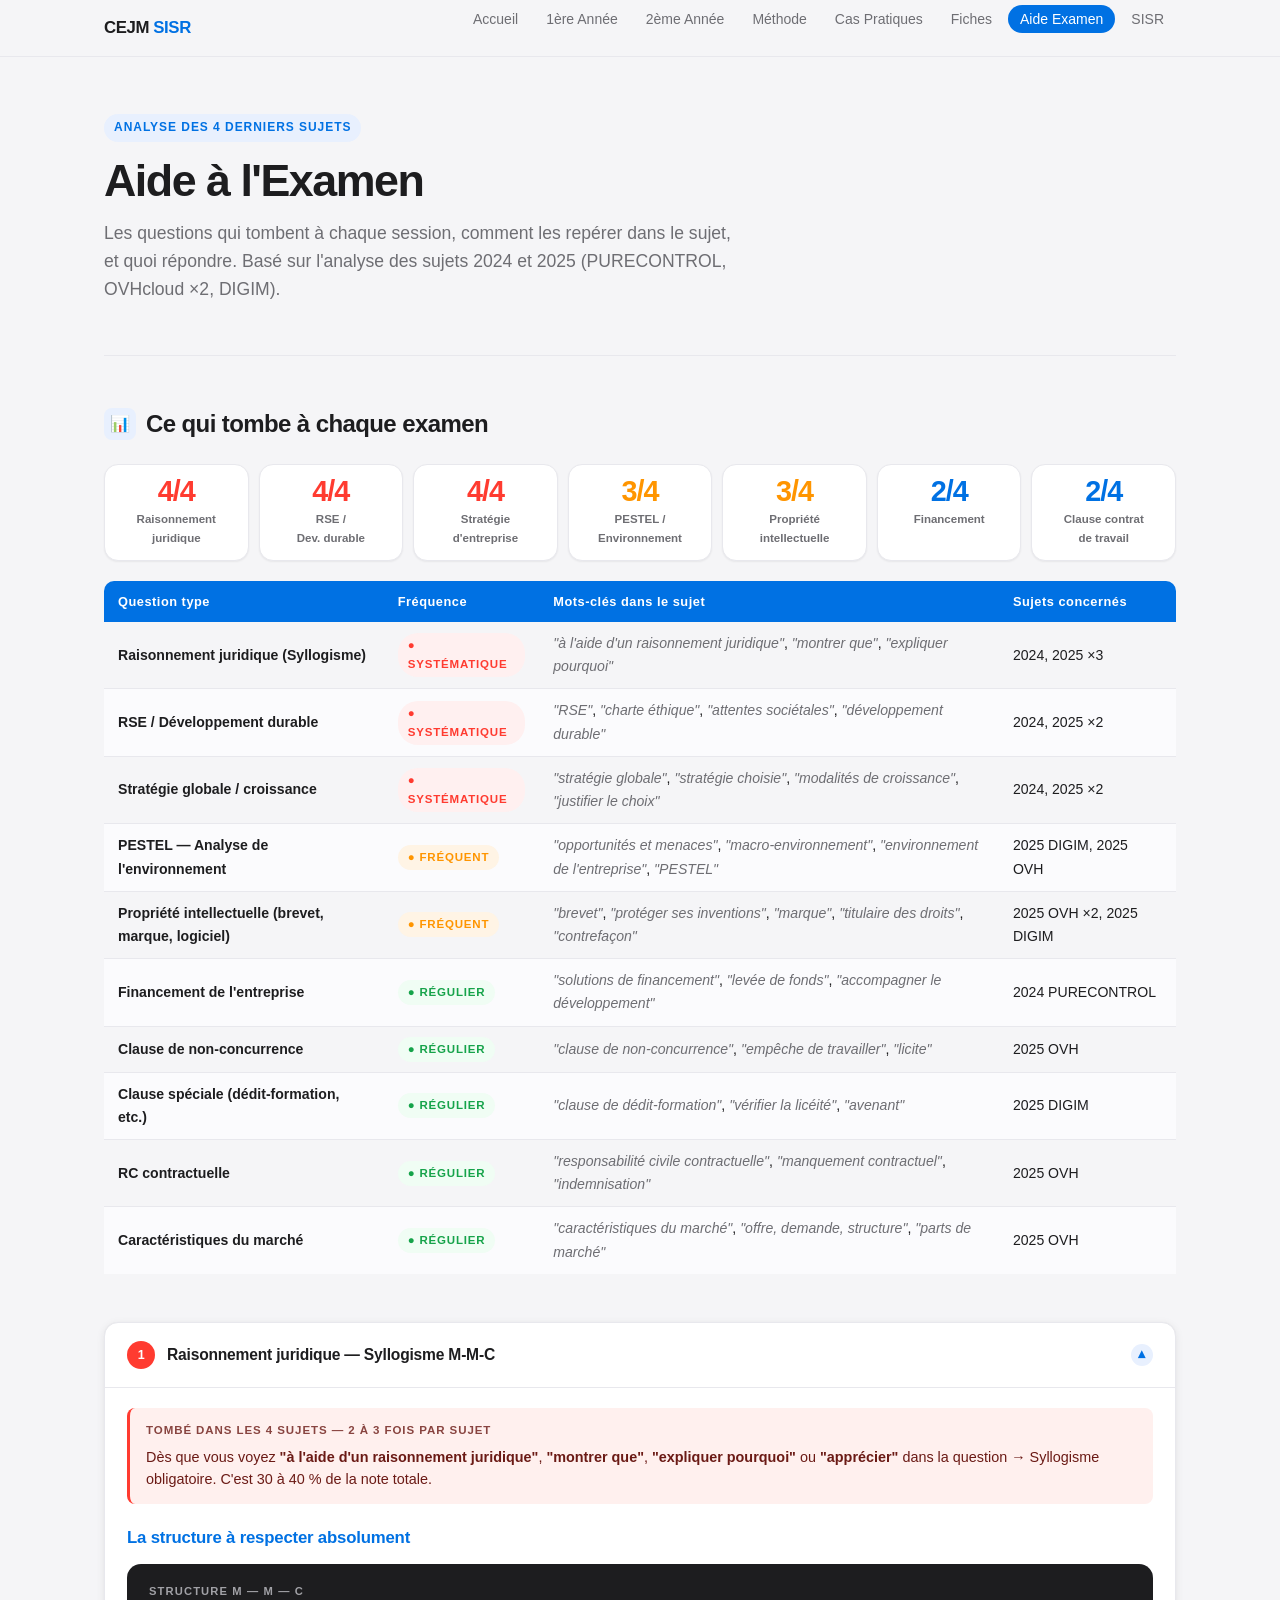
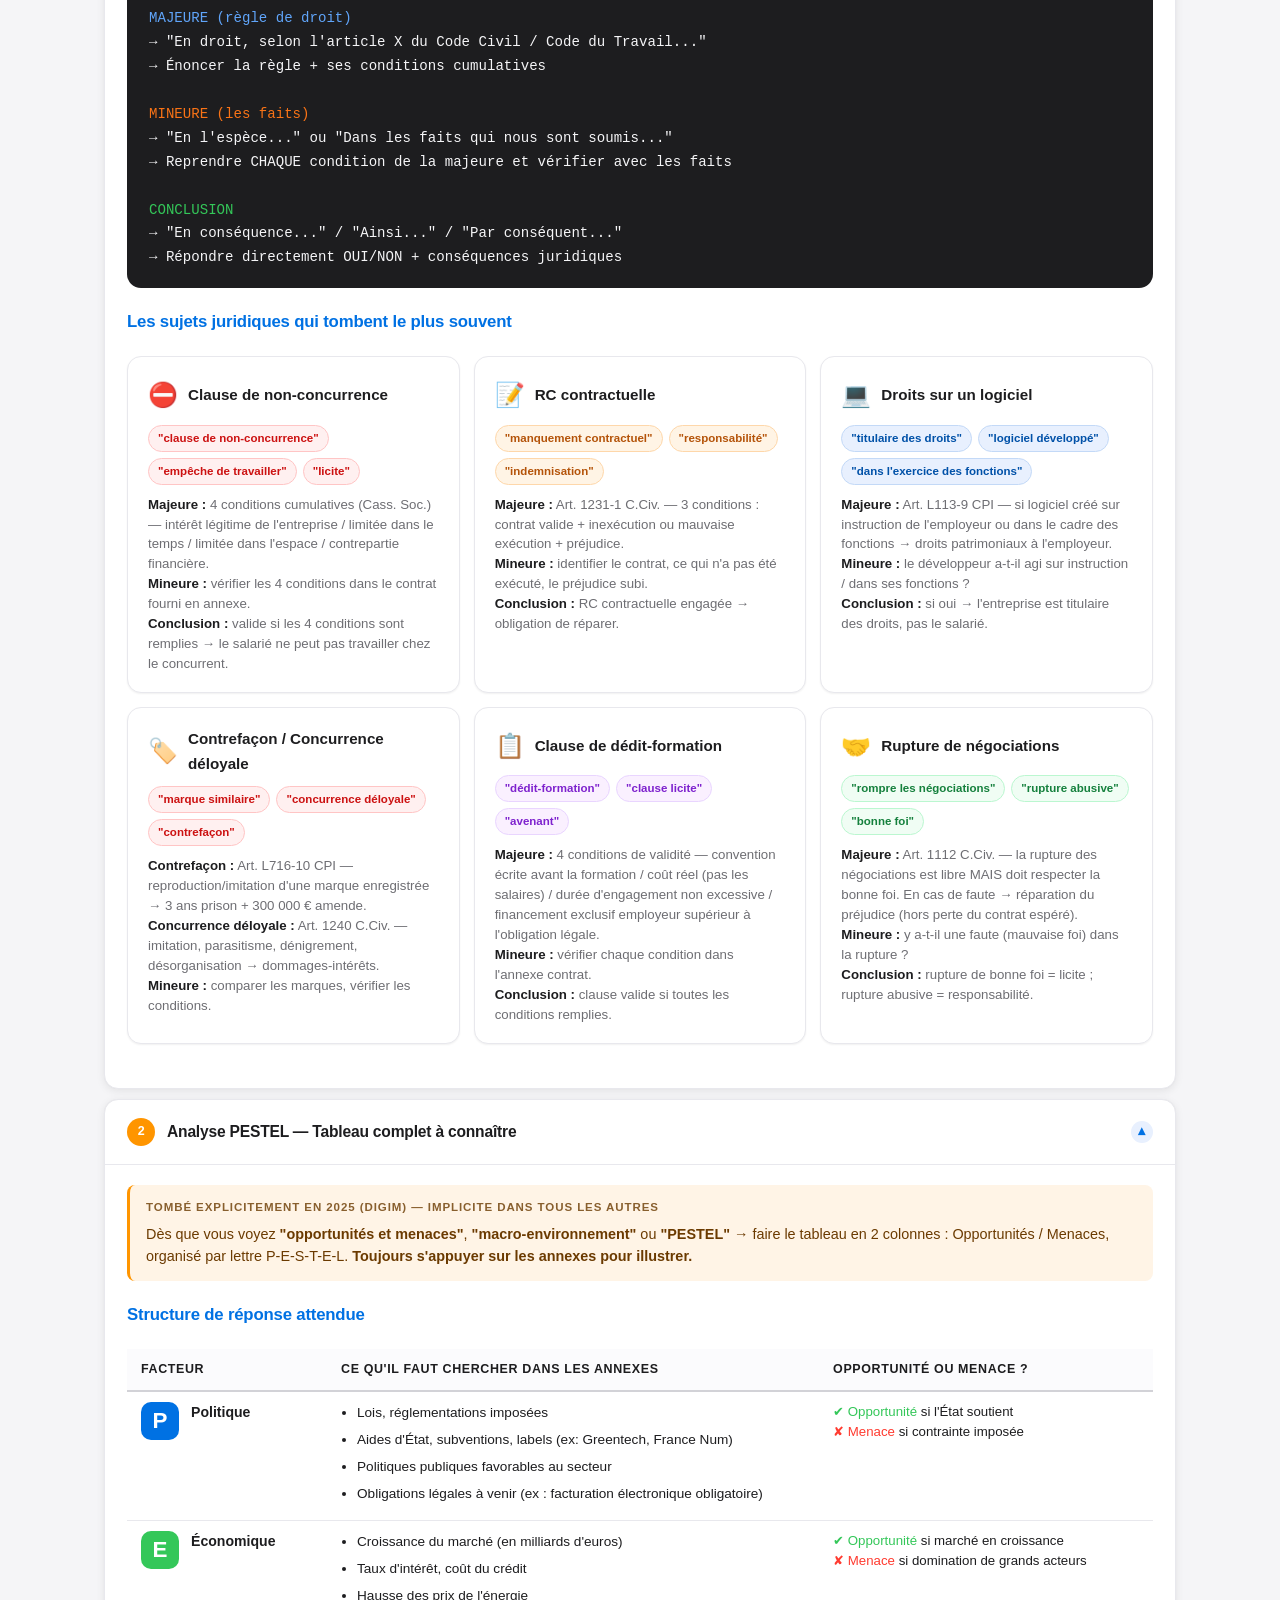
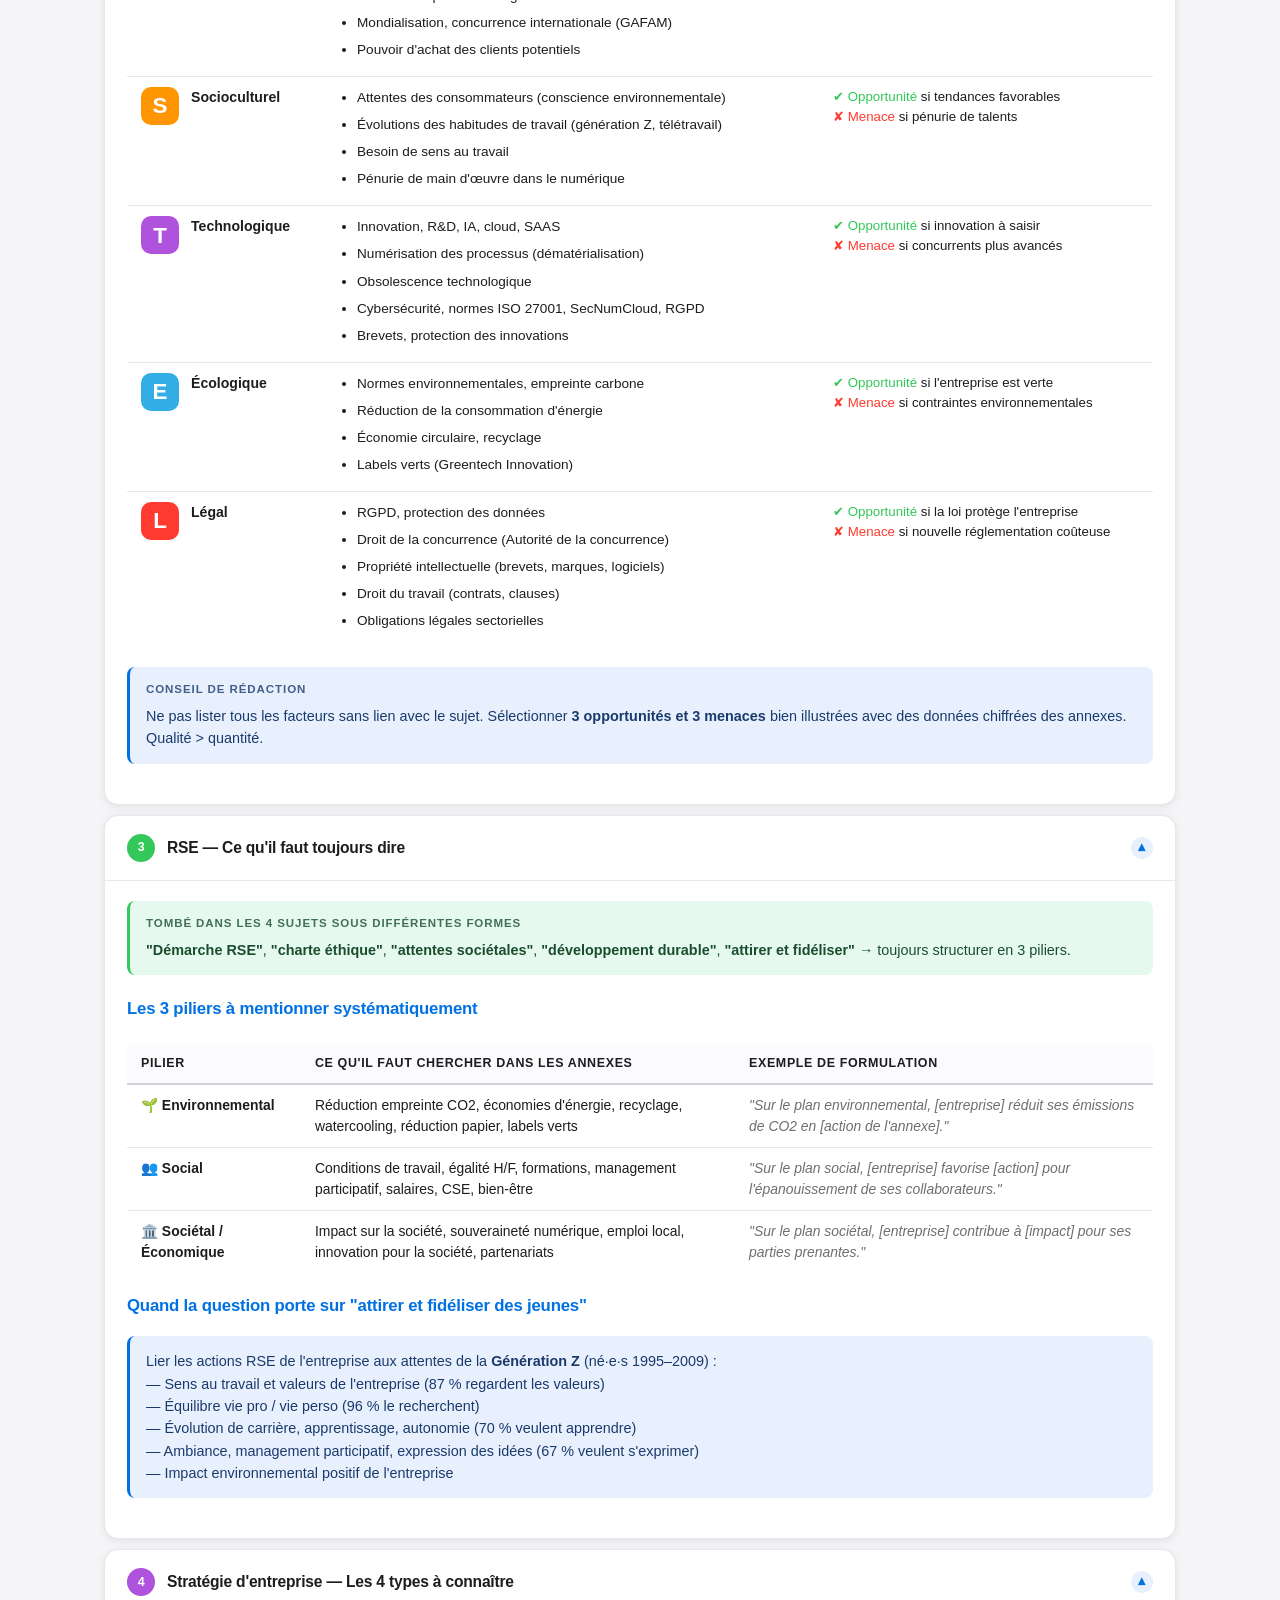
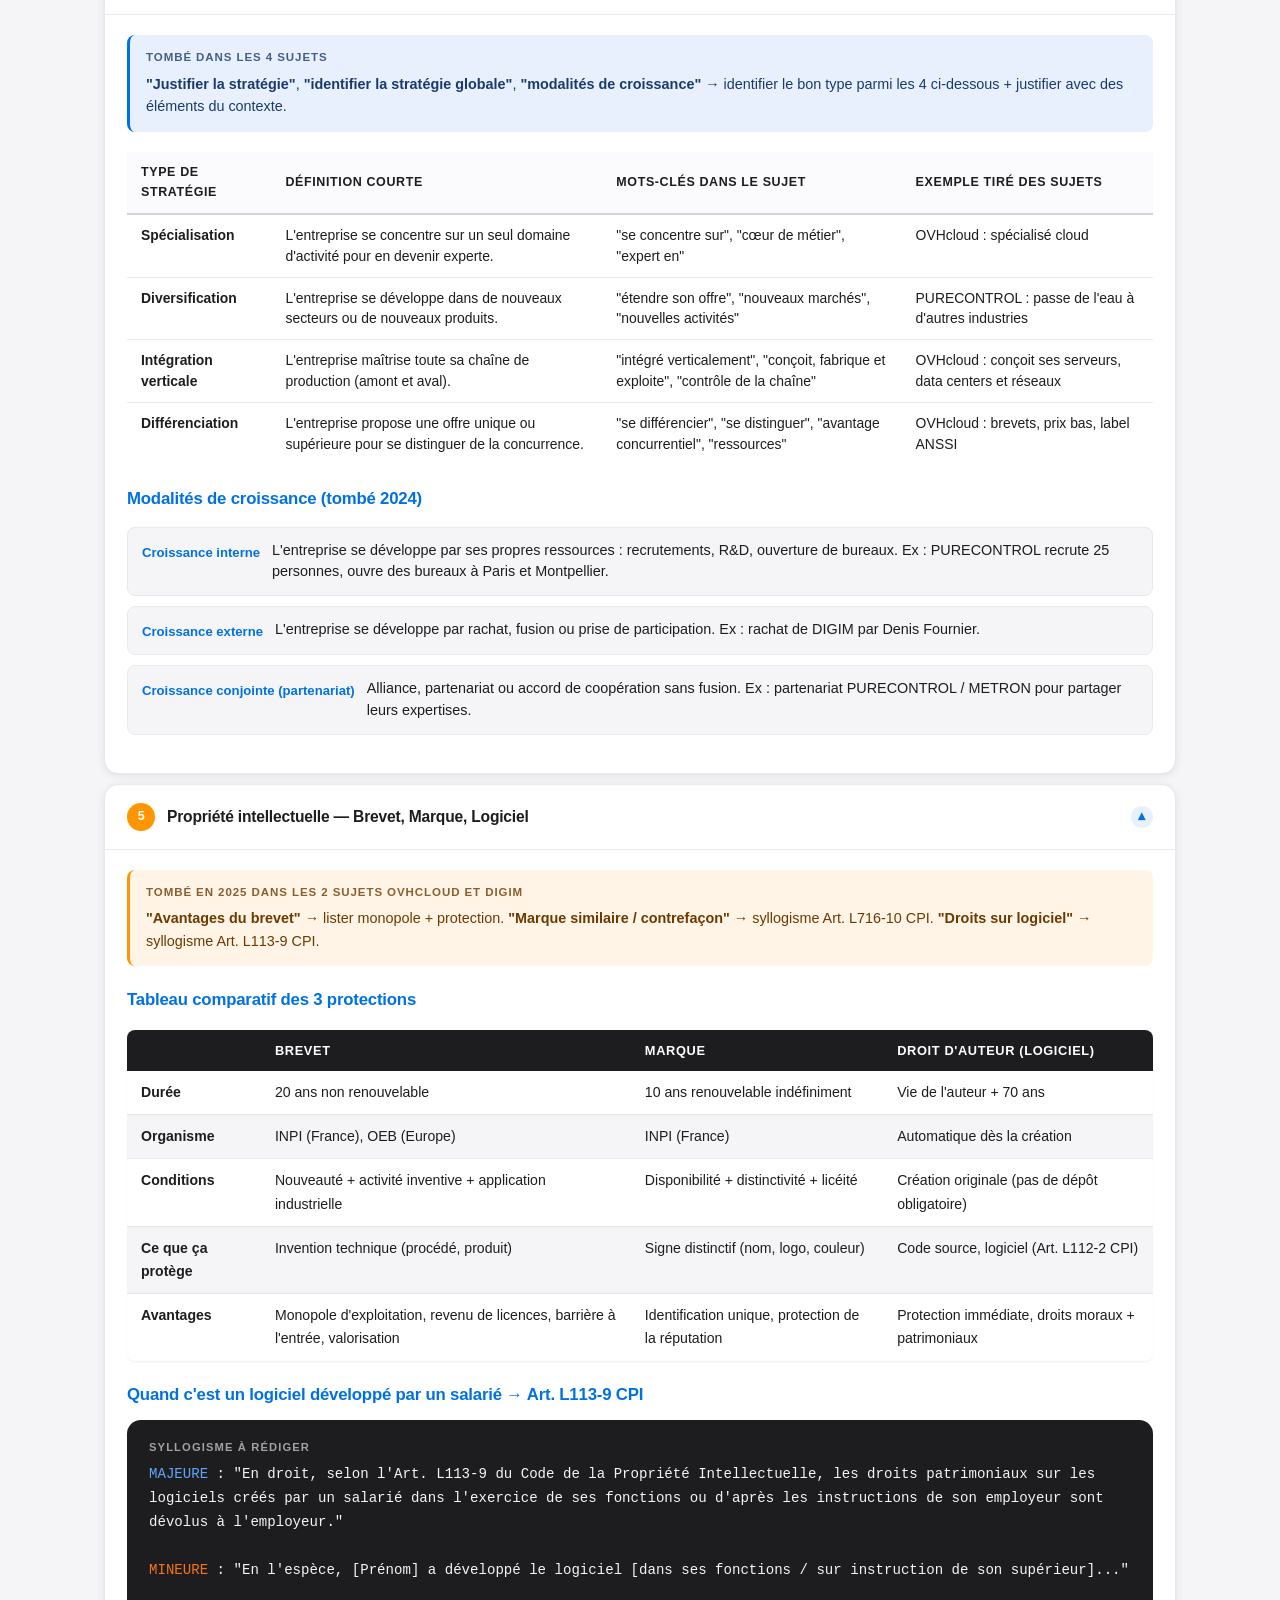
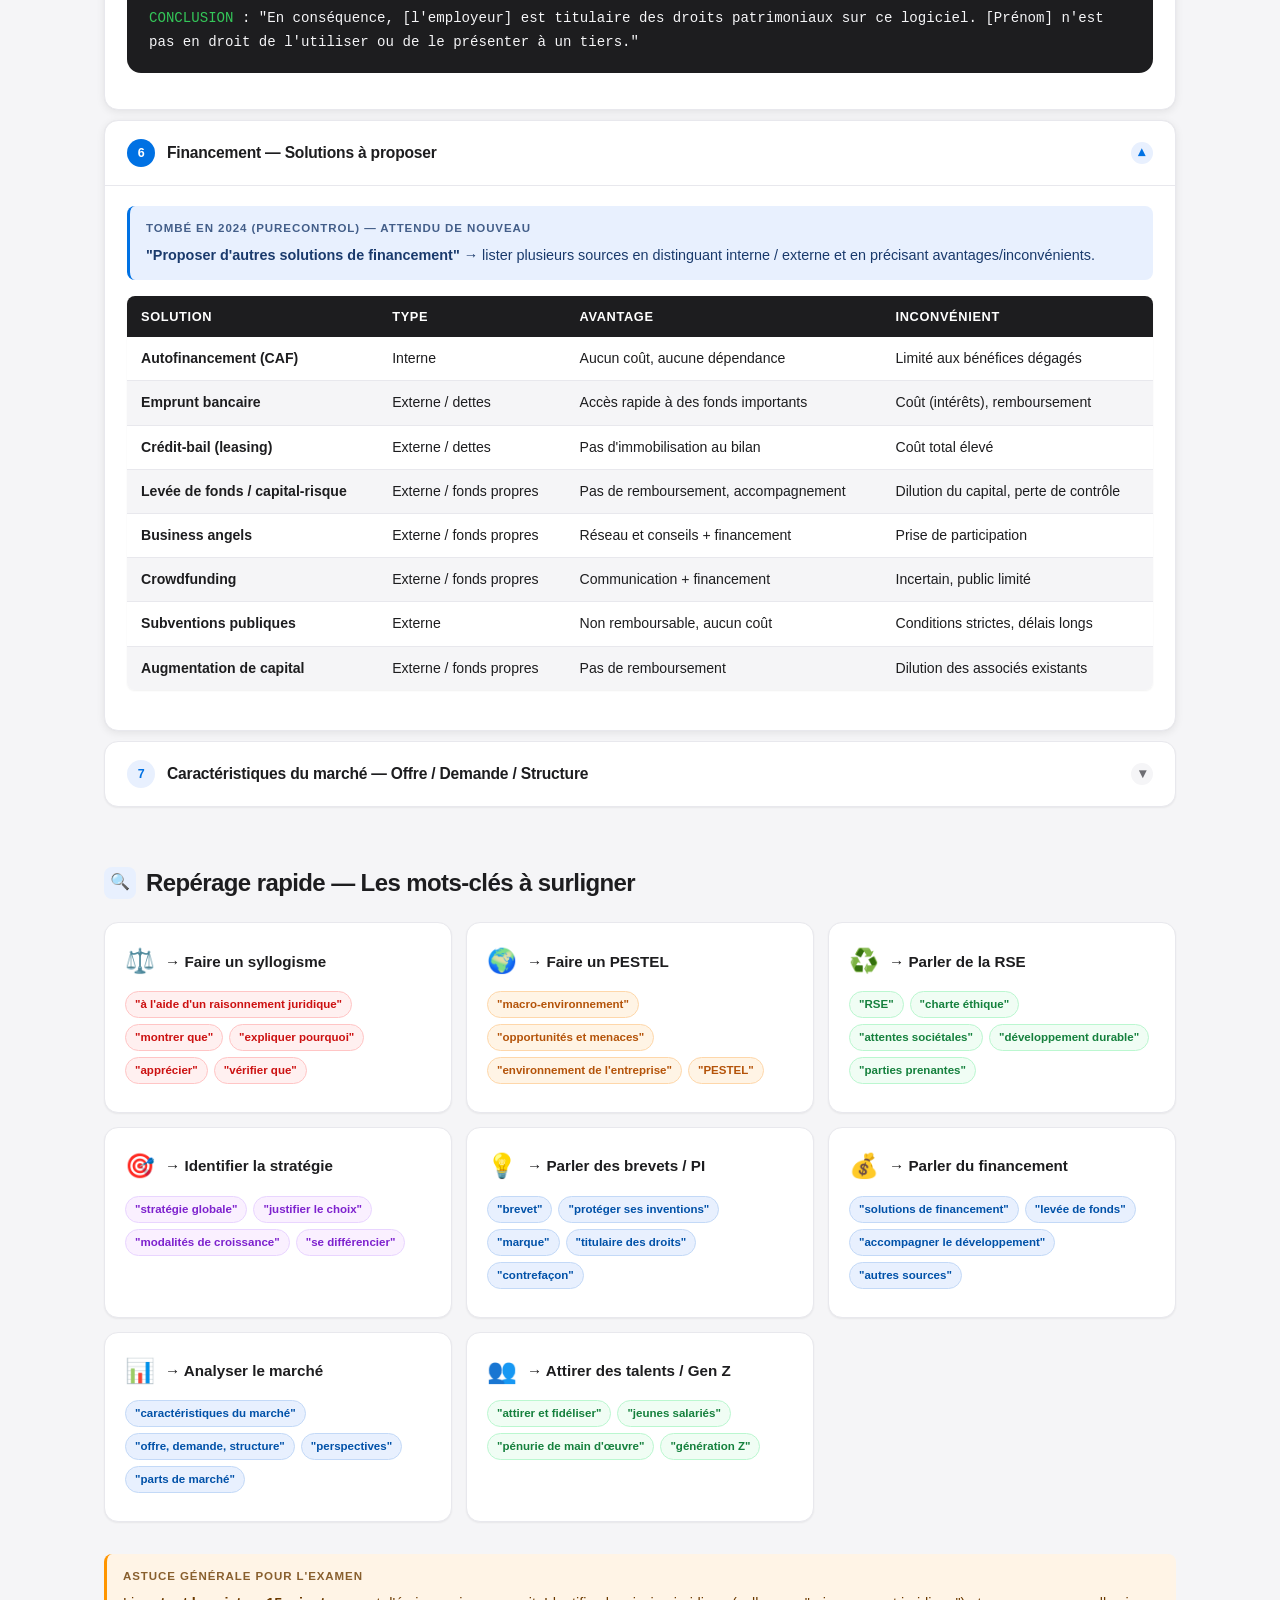
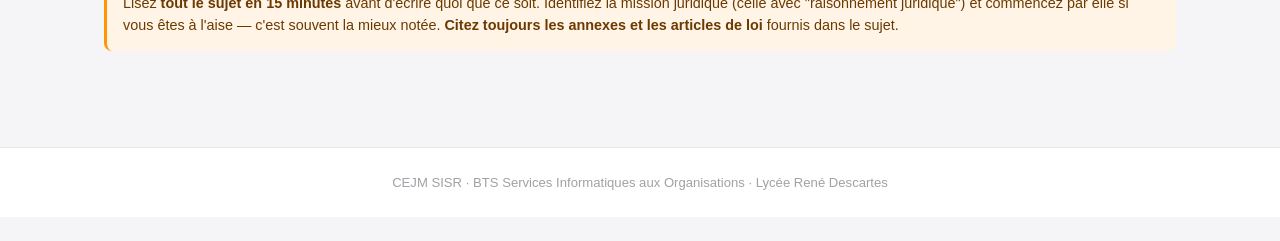
==== commit 71d54fec: "t" ====
--- a/aide-examen.html
+++ b/aide-examen.html
@@ -267,6 +267,7 @@
         <li><a href="cas-pratiques.html">Cas Pratiques</a></li>
         <li><a href="fiches.html">Fiches</a></li>
         <li><a href="aide-examen.html" class="active">Aide Examen</a></li>
+        <li><a href="sisr.html">SISR</a></li>
       </ul>
     </nav>
   </header>
@@ -279,6 +280,7 @@
     <a href="cas-pratiques.html">Cas Prat.</a>
     <a href="fiches.html">Fiches</a>
     <a href="aide-examen.html" class="active">Examen</a>
+    <a href="sisr.html">SISR</a>
   </nav>
 
   <main class="page">
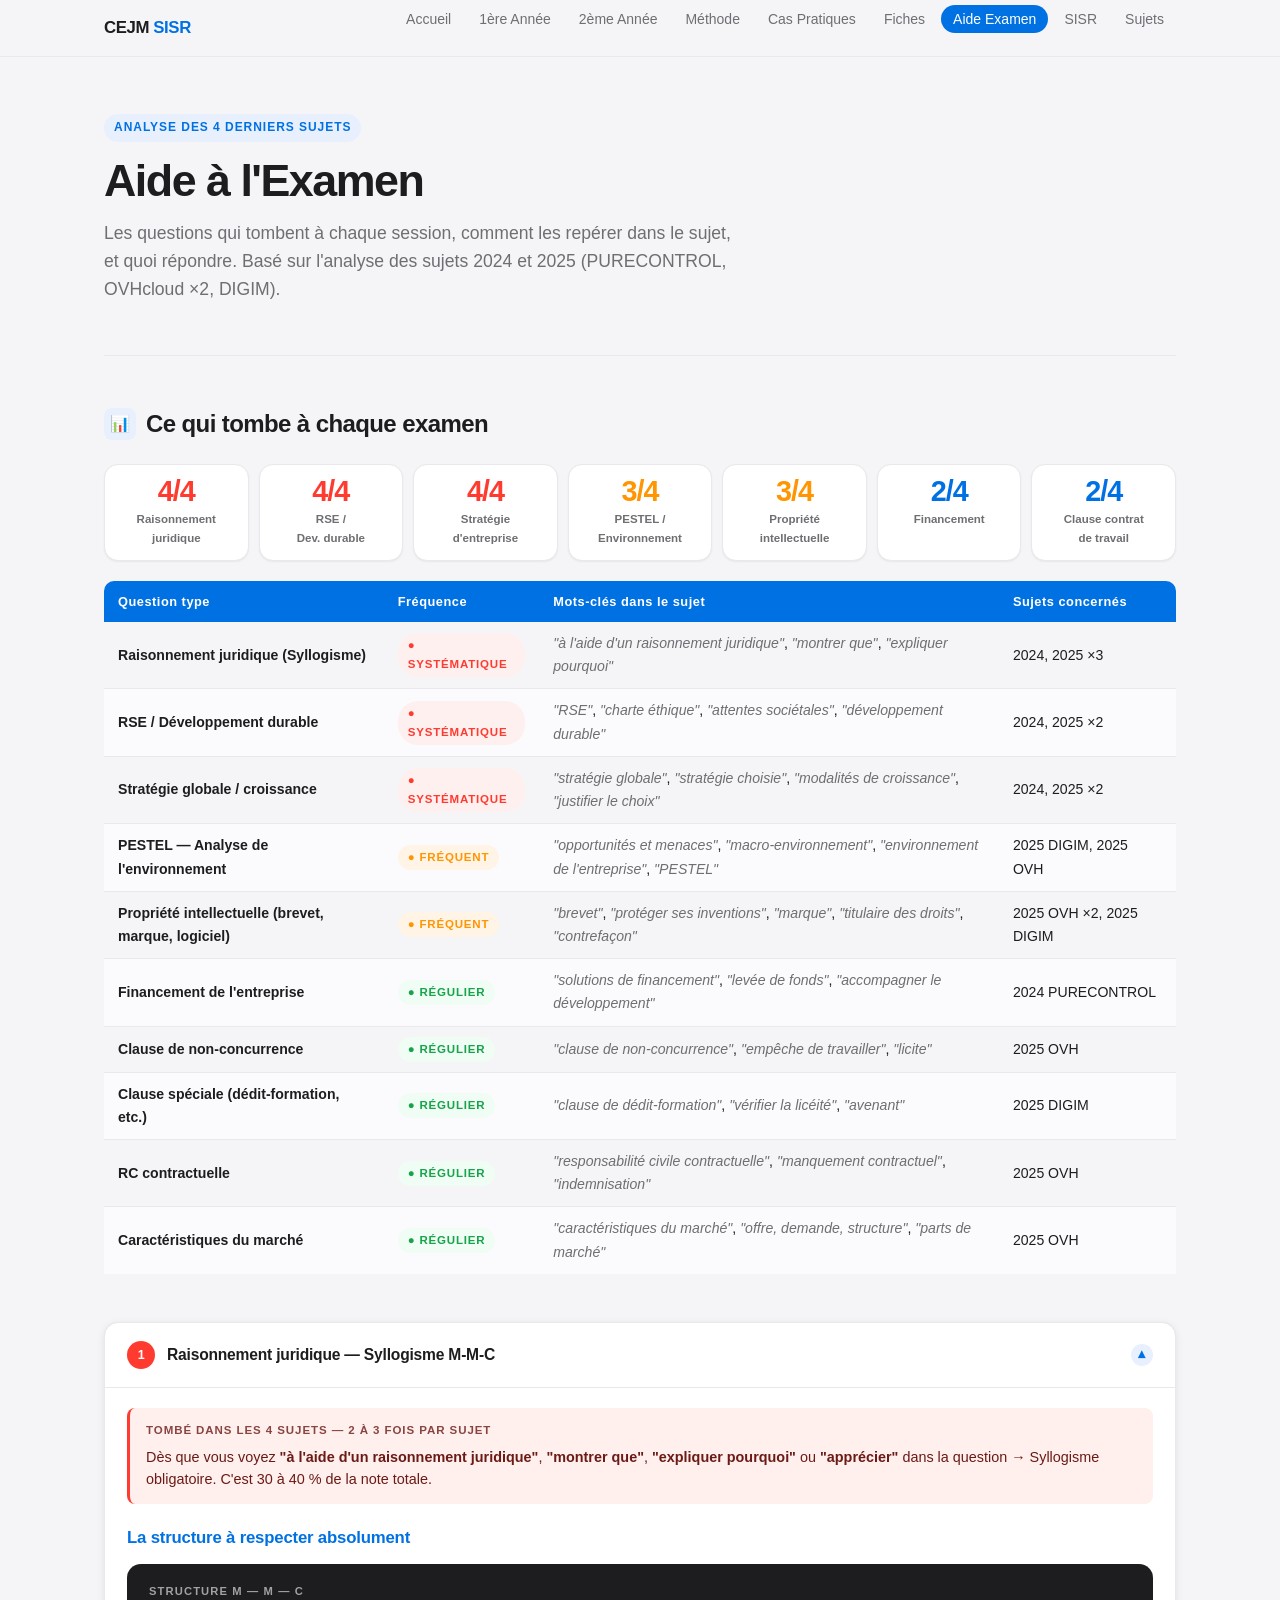
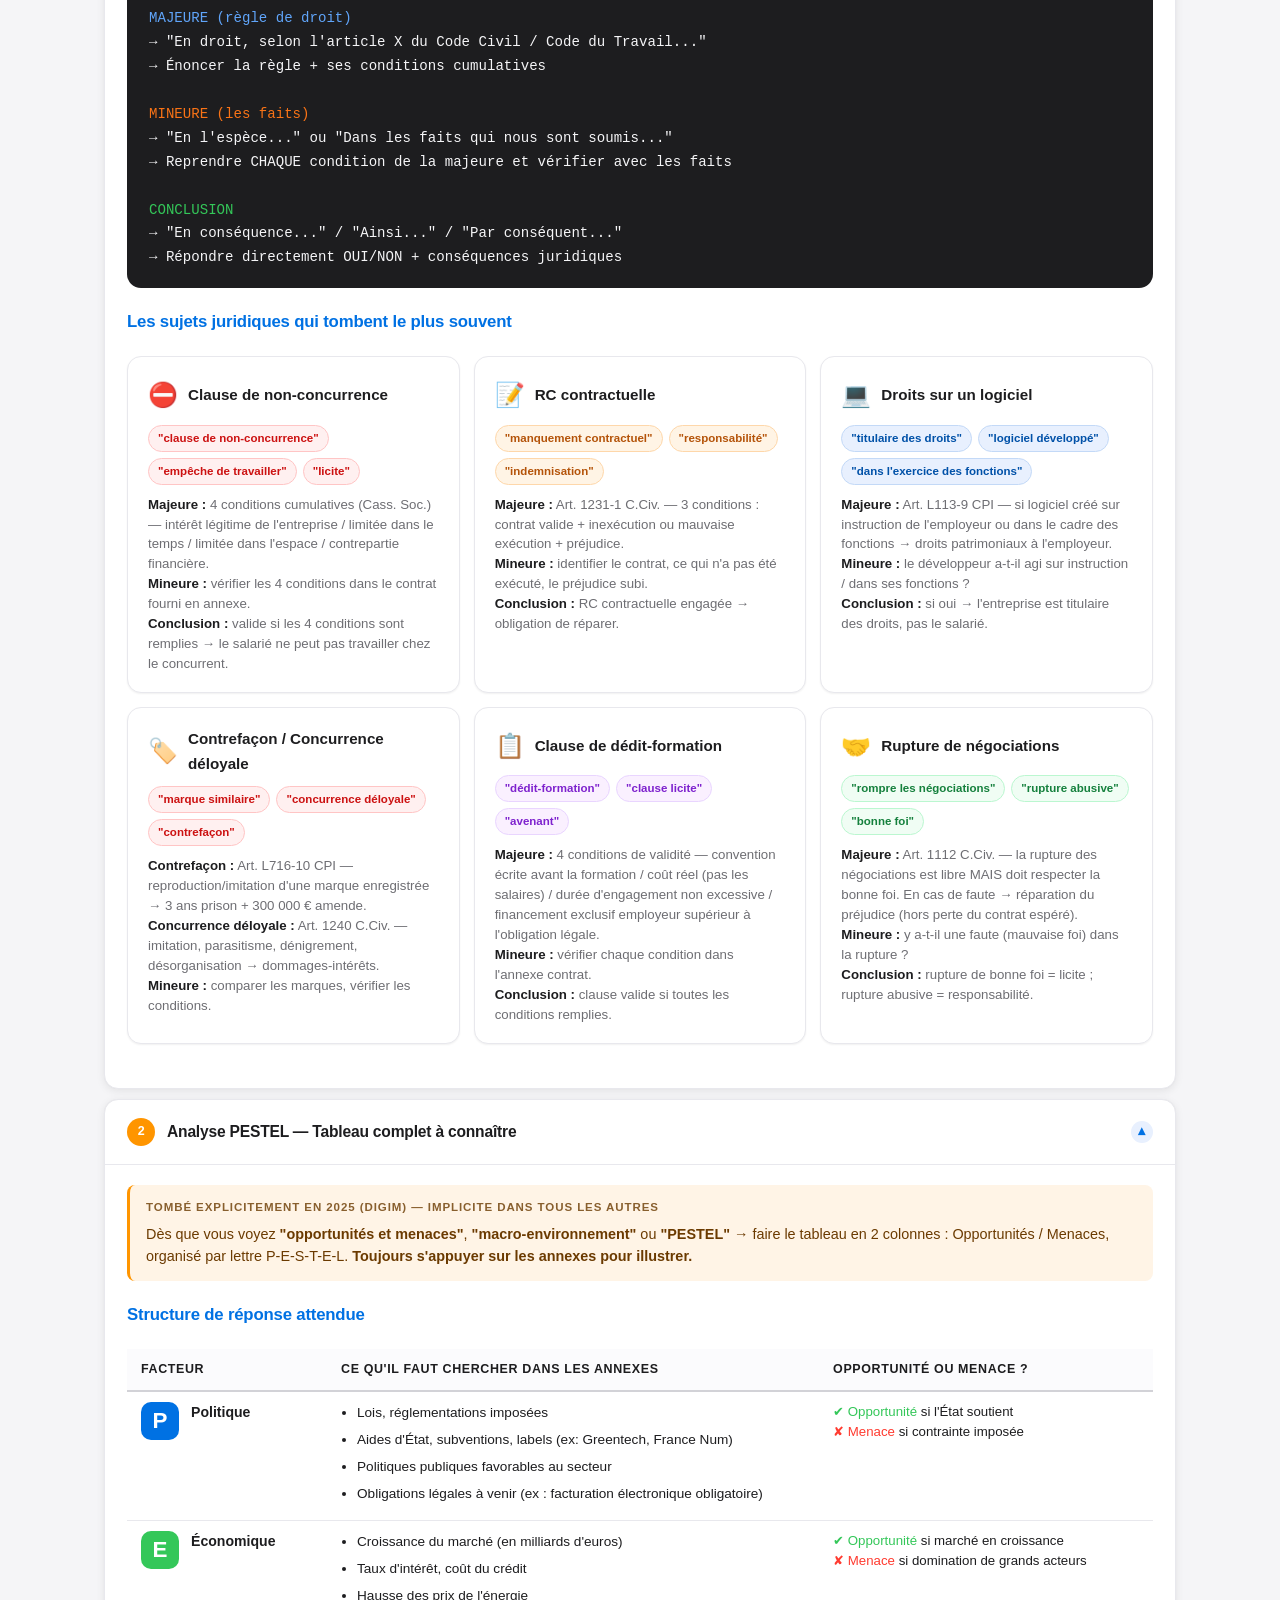
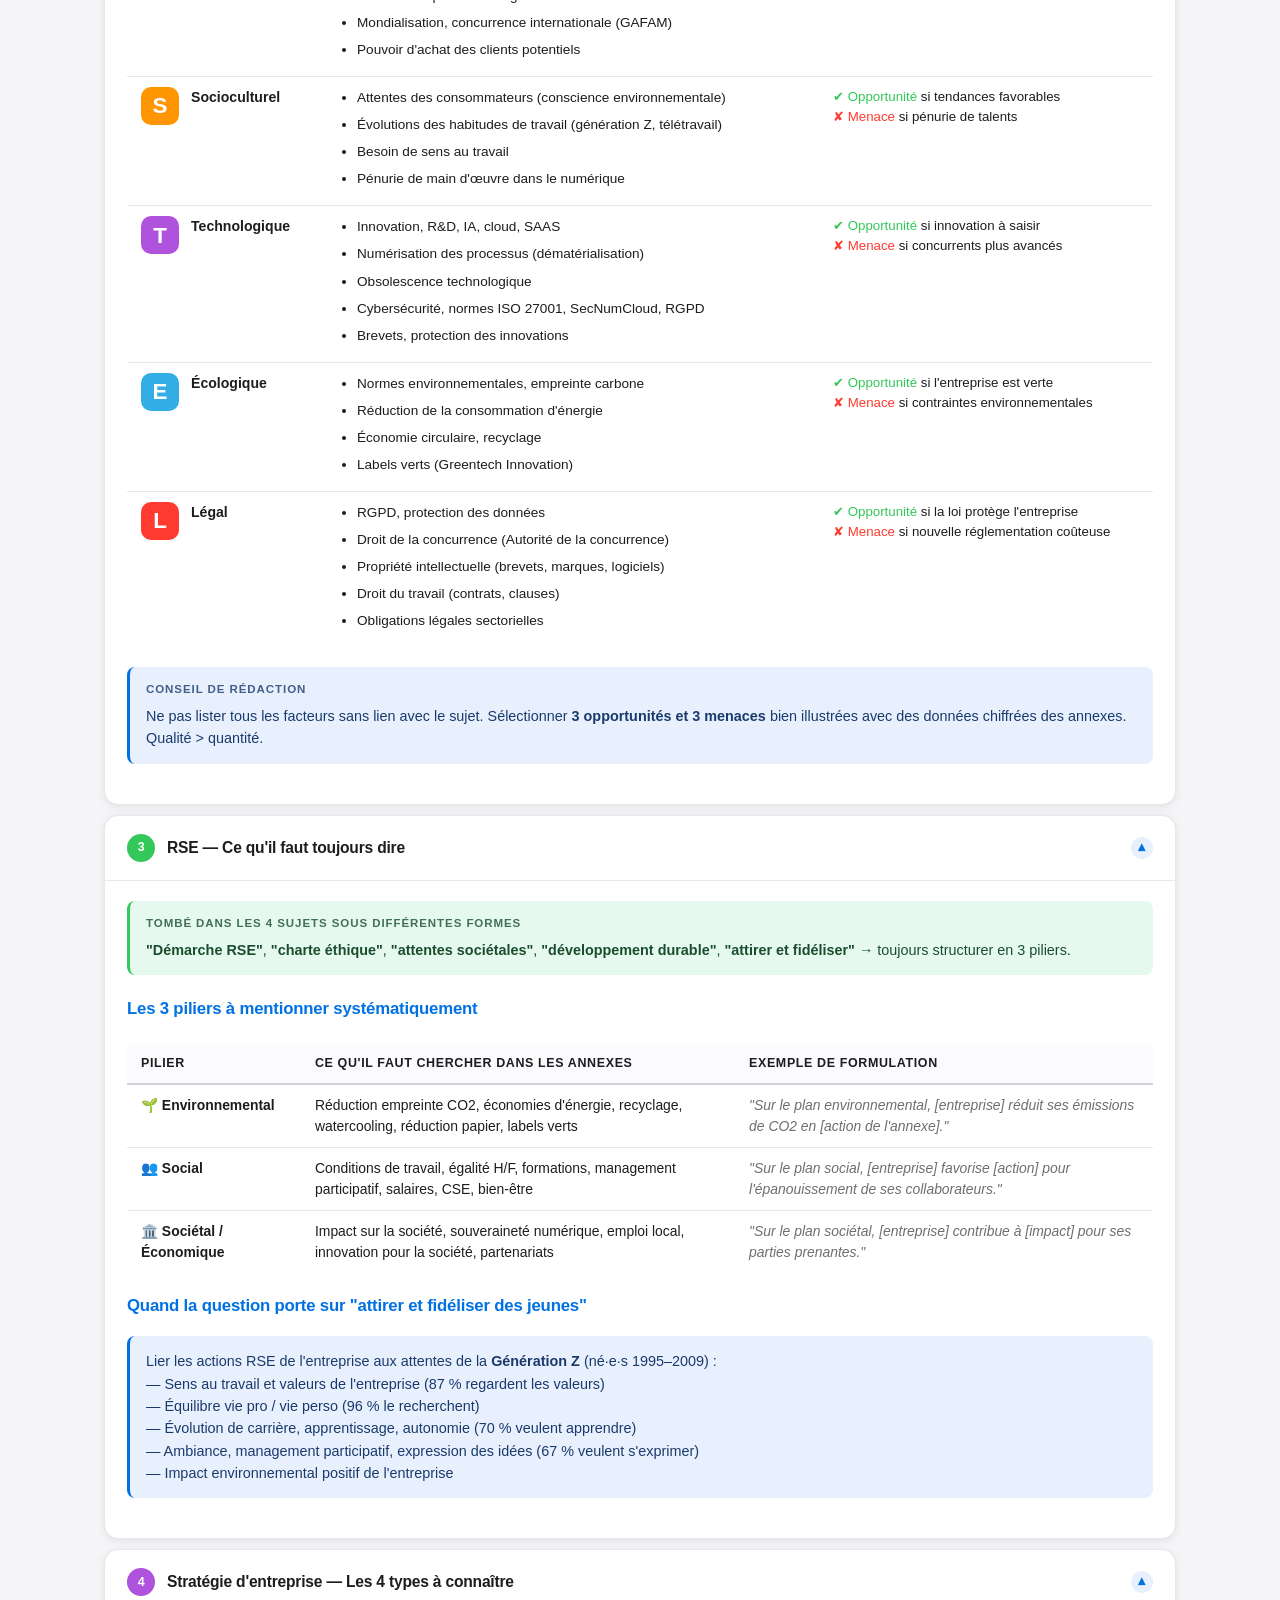
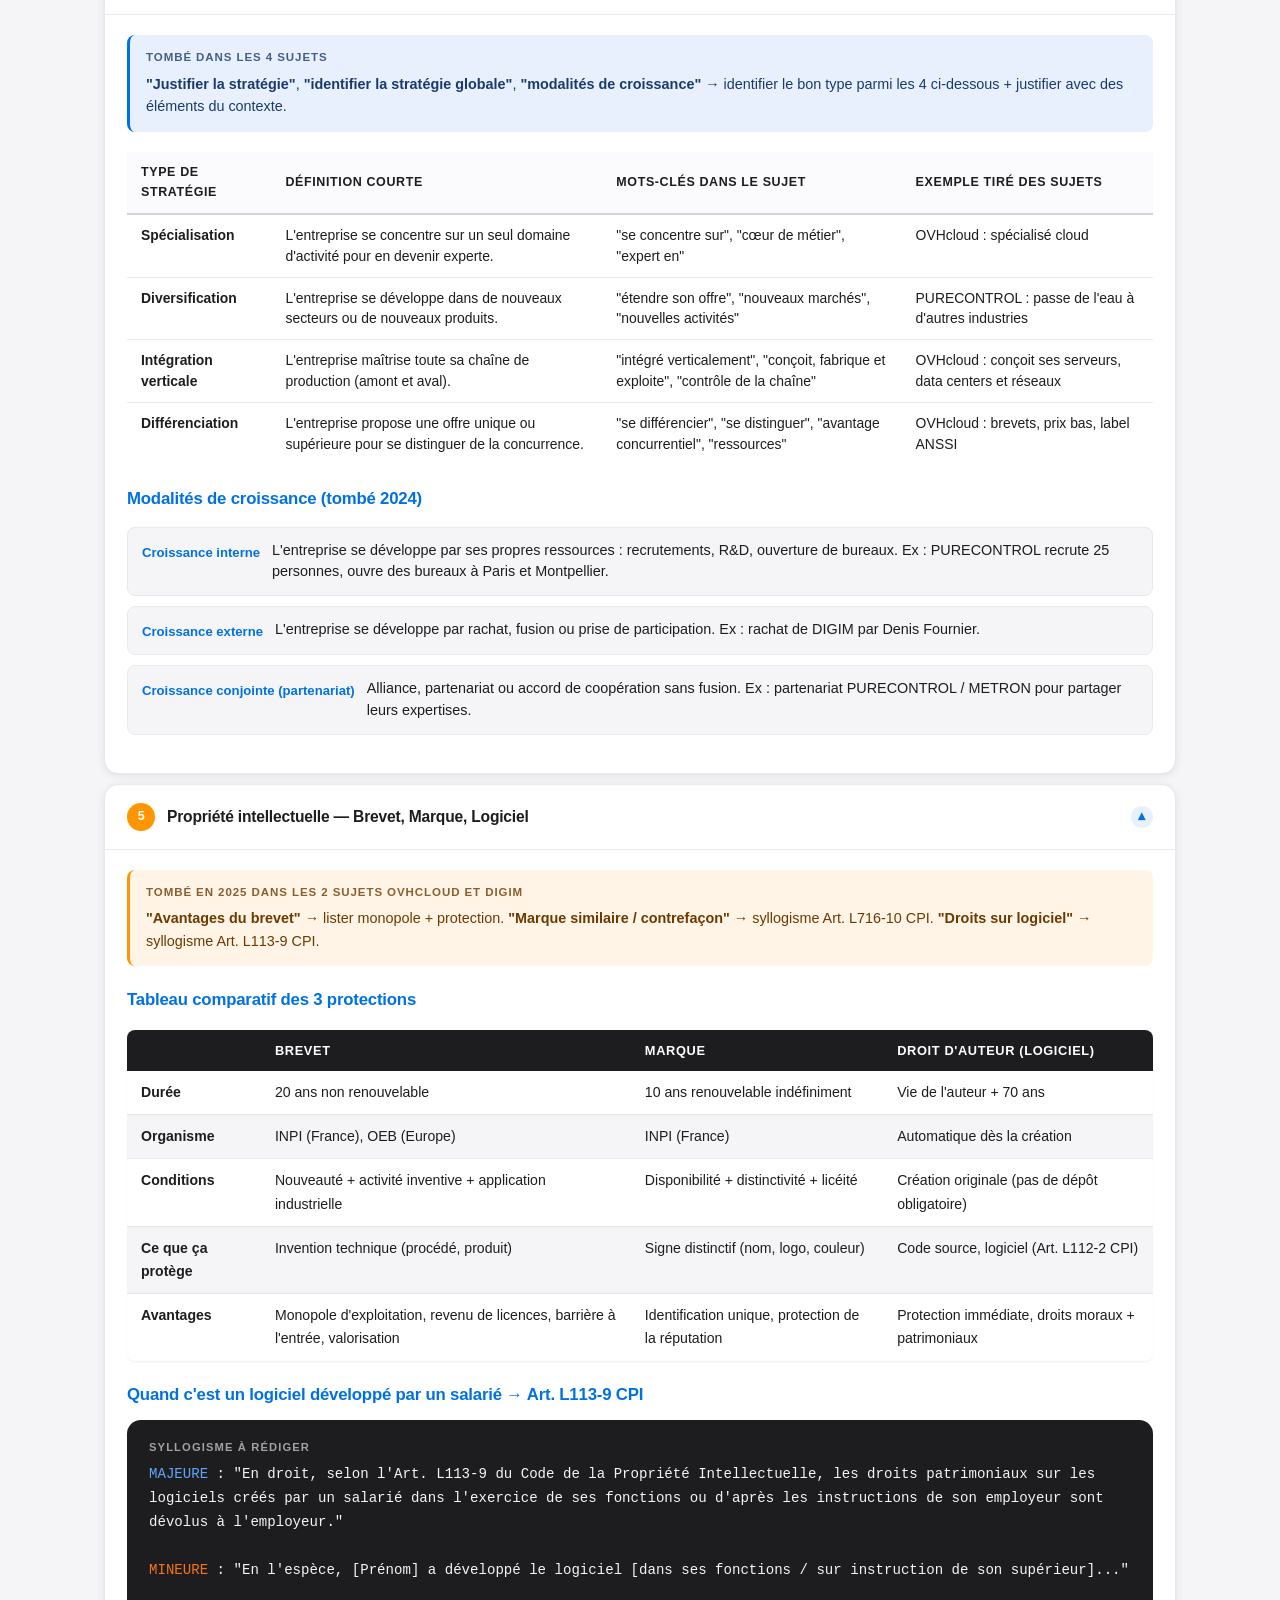
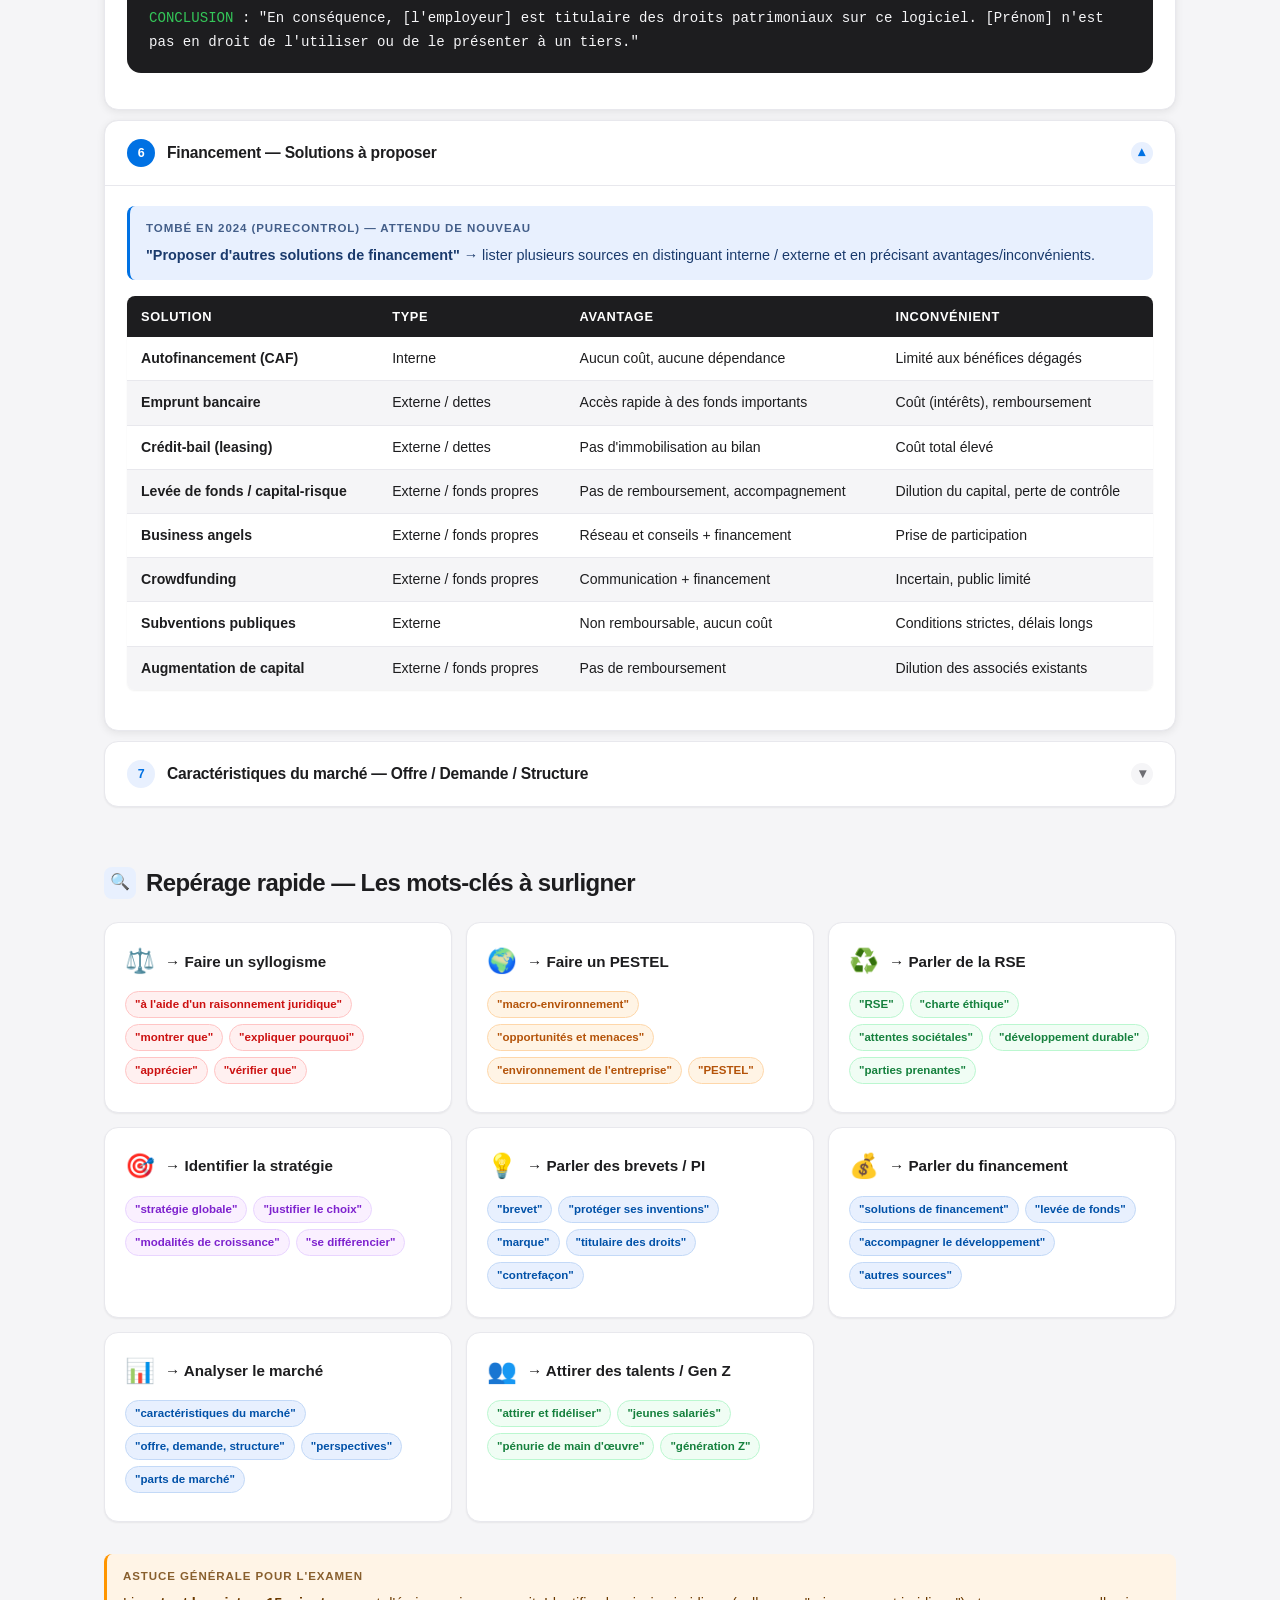
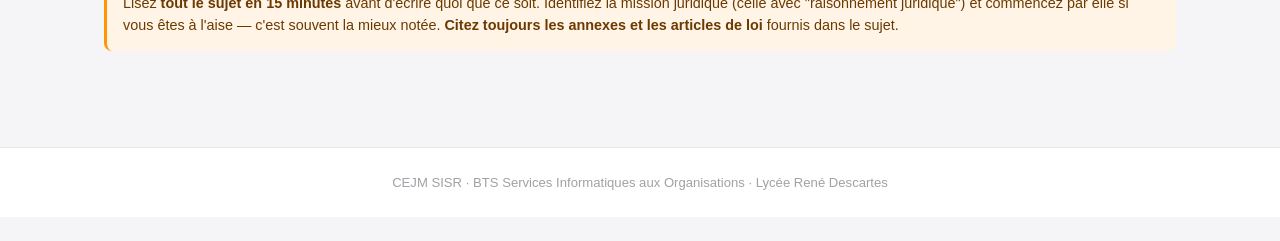
==== commit 7a3df355: "t" ====
--- a/aide-examen.html
+++ b/aide-examen.html
@@ -268,6 +268,7 @@
         <li><a href="fiches.html">Fiches</a></li>
         <li><a href="aide-examen.html" class="active">Aide Examen</a></li>
         <li><a href="sisr.html">SISR</a></li>
+        <li><a href="sujets.html">Sujets</a></li>
       </ul>
     </nav>
   </header>
@@ -281,6 +282,7 @@
     <a href="fiches.html">Fiches</a>
     <a href="aide-examen.html" class="active">Examen</a>
     <a href="sisr.html">SISR</a>
+    <a href="sujets.html">Sujets</a>
   </nav>
 
   <main class="page">
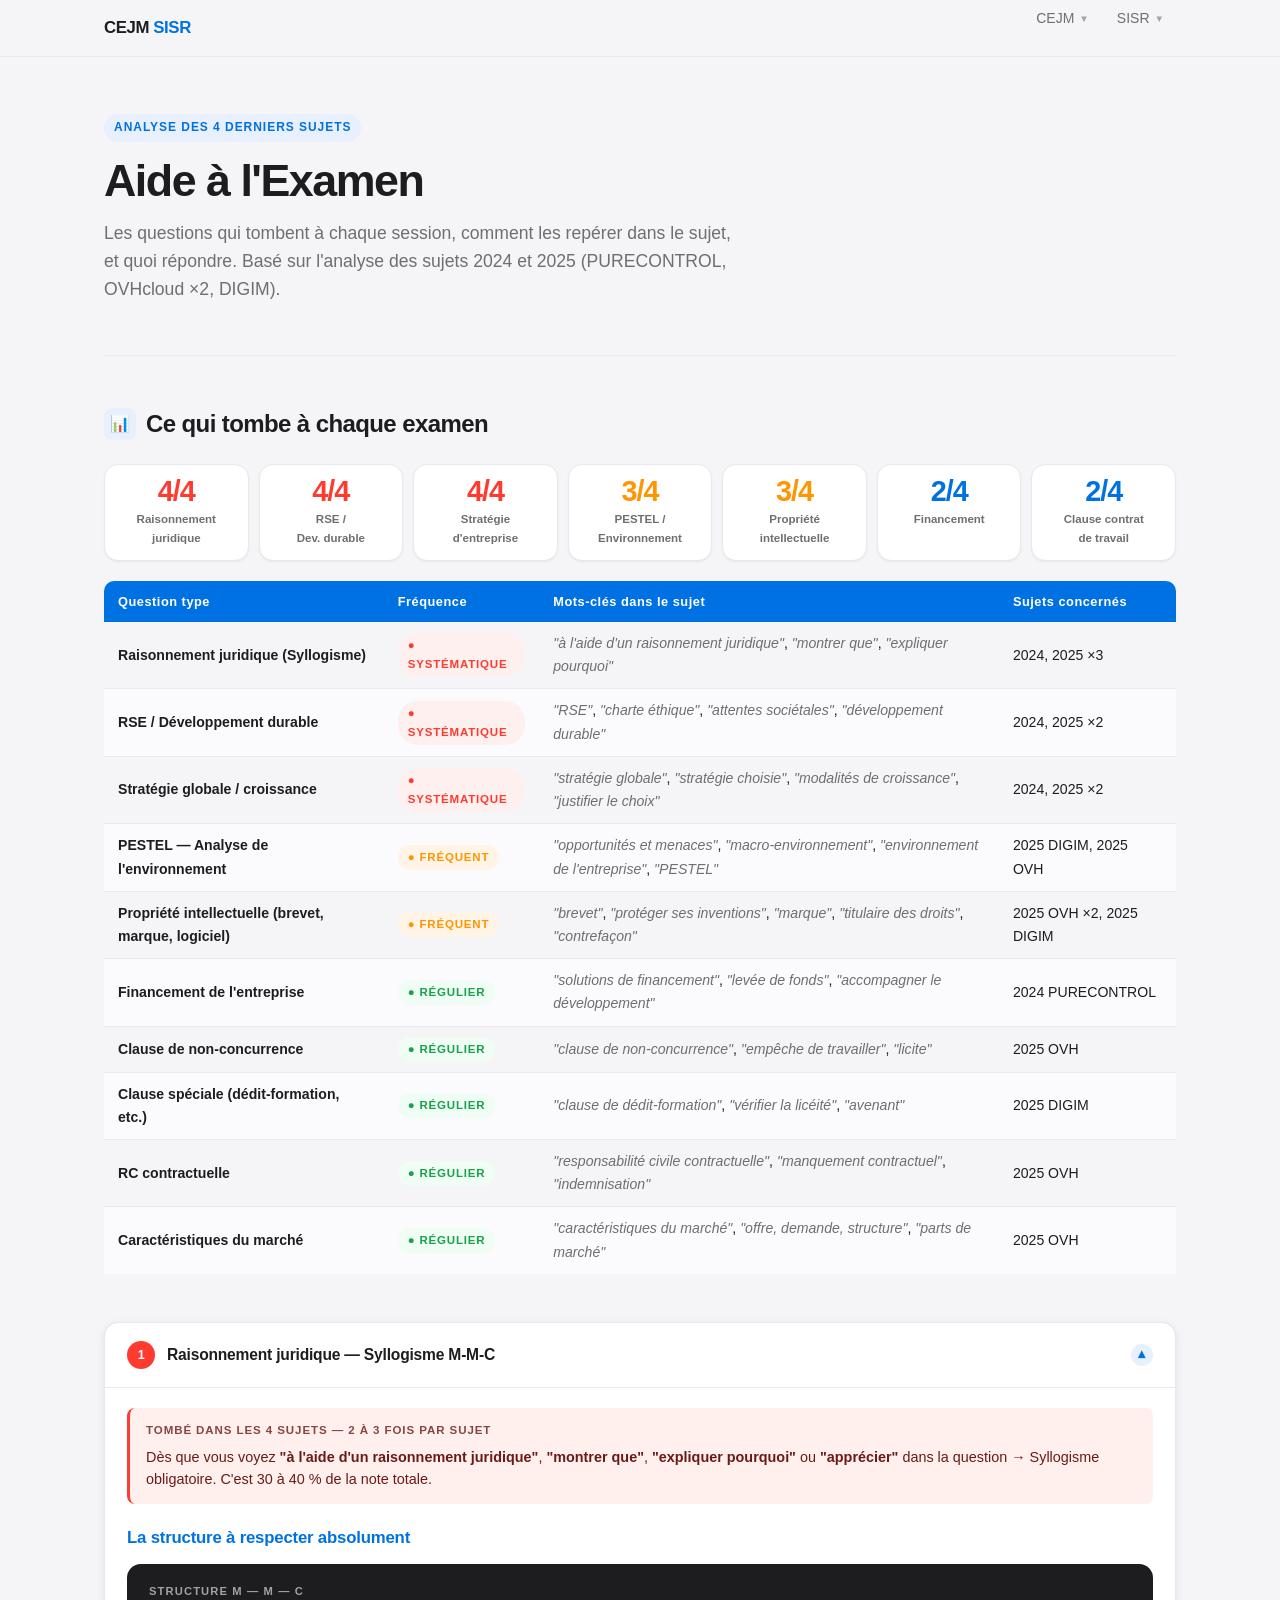
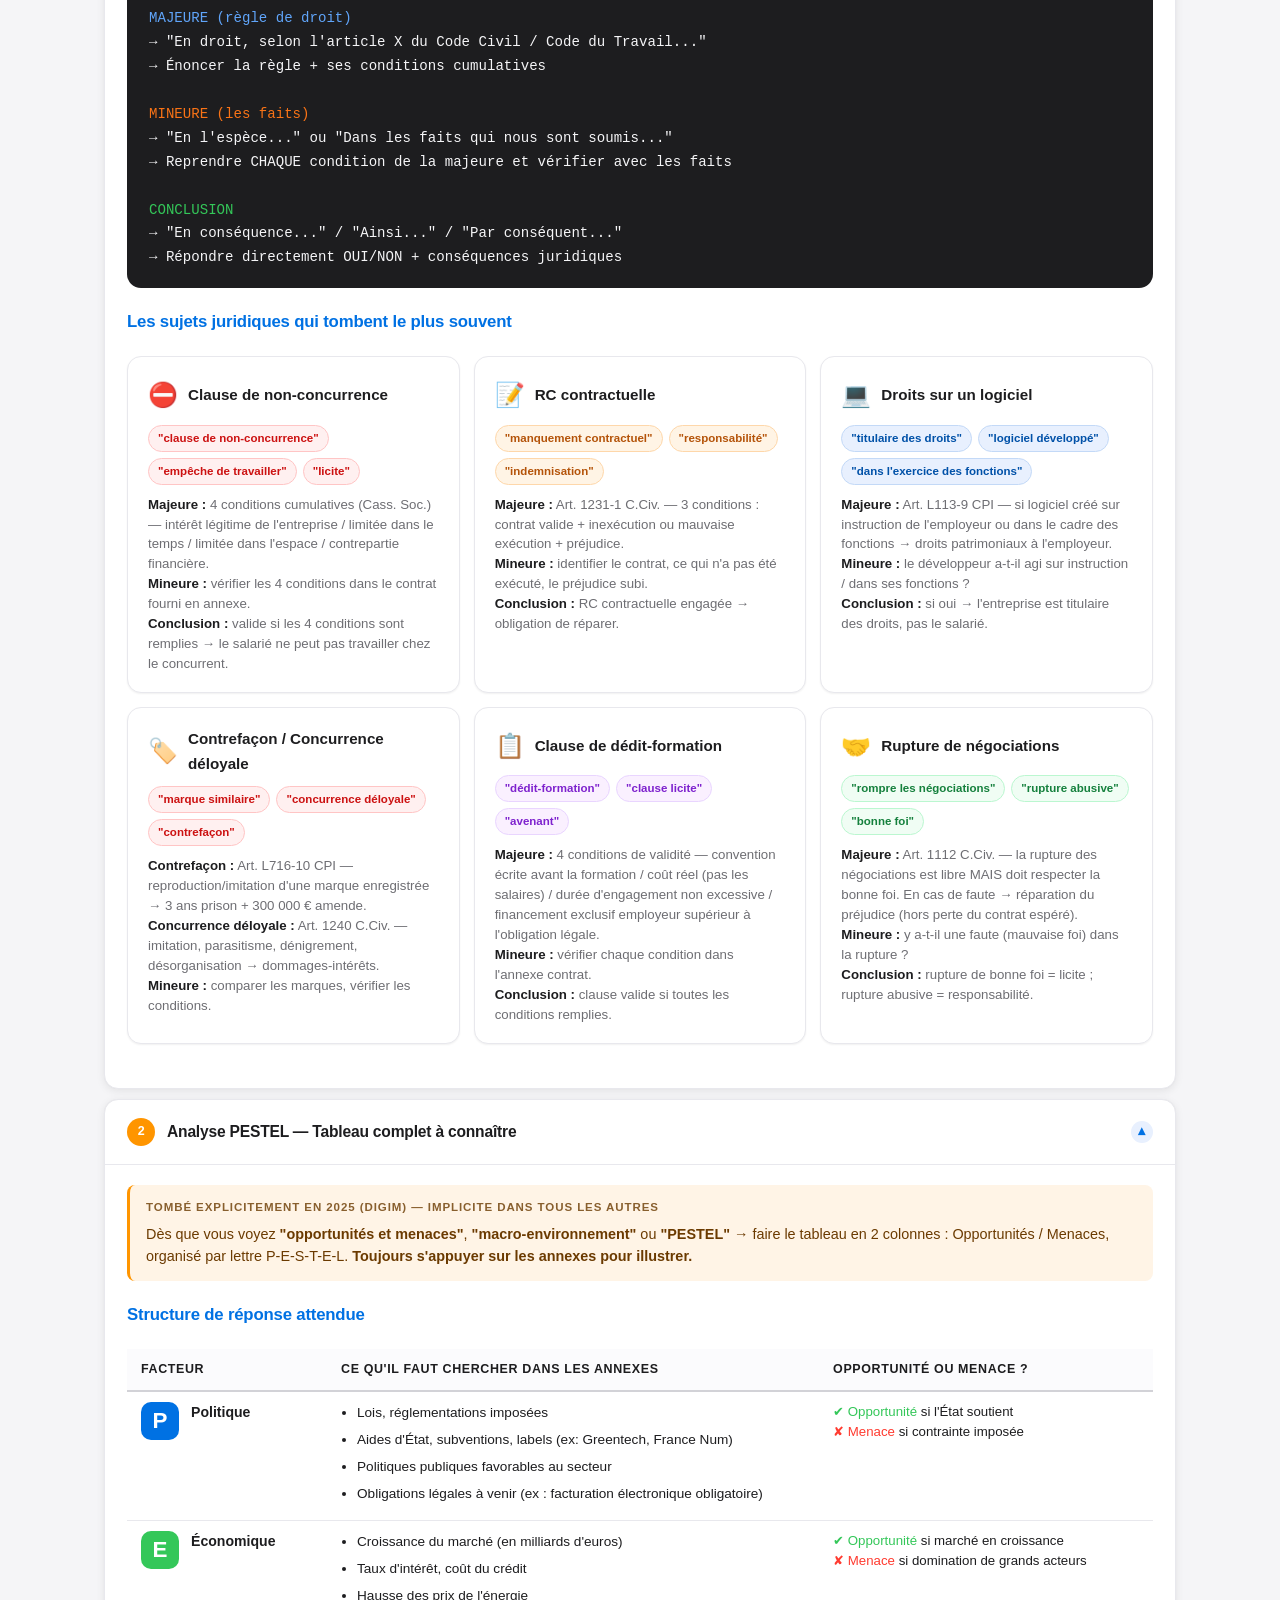
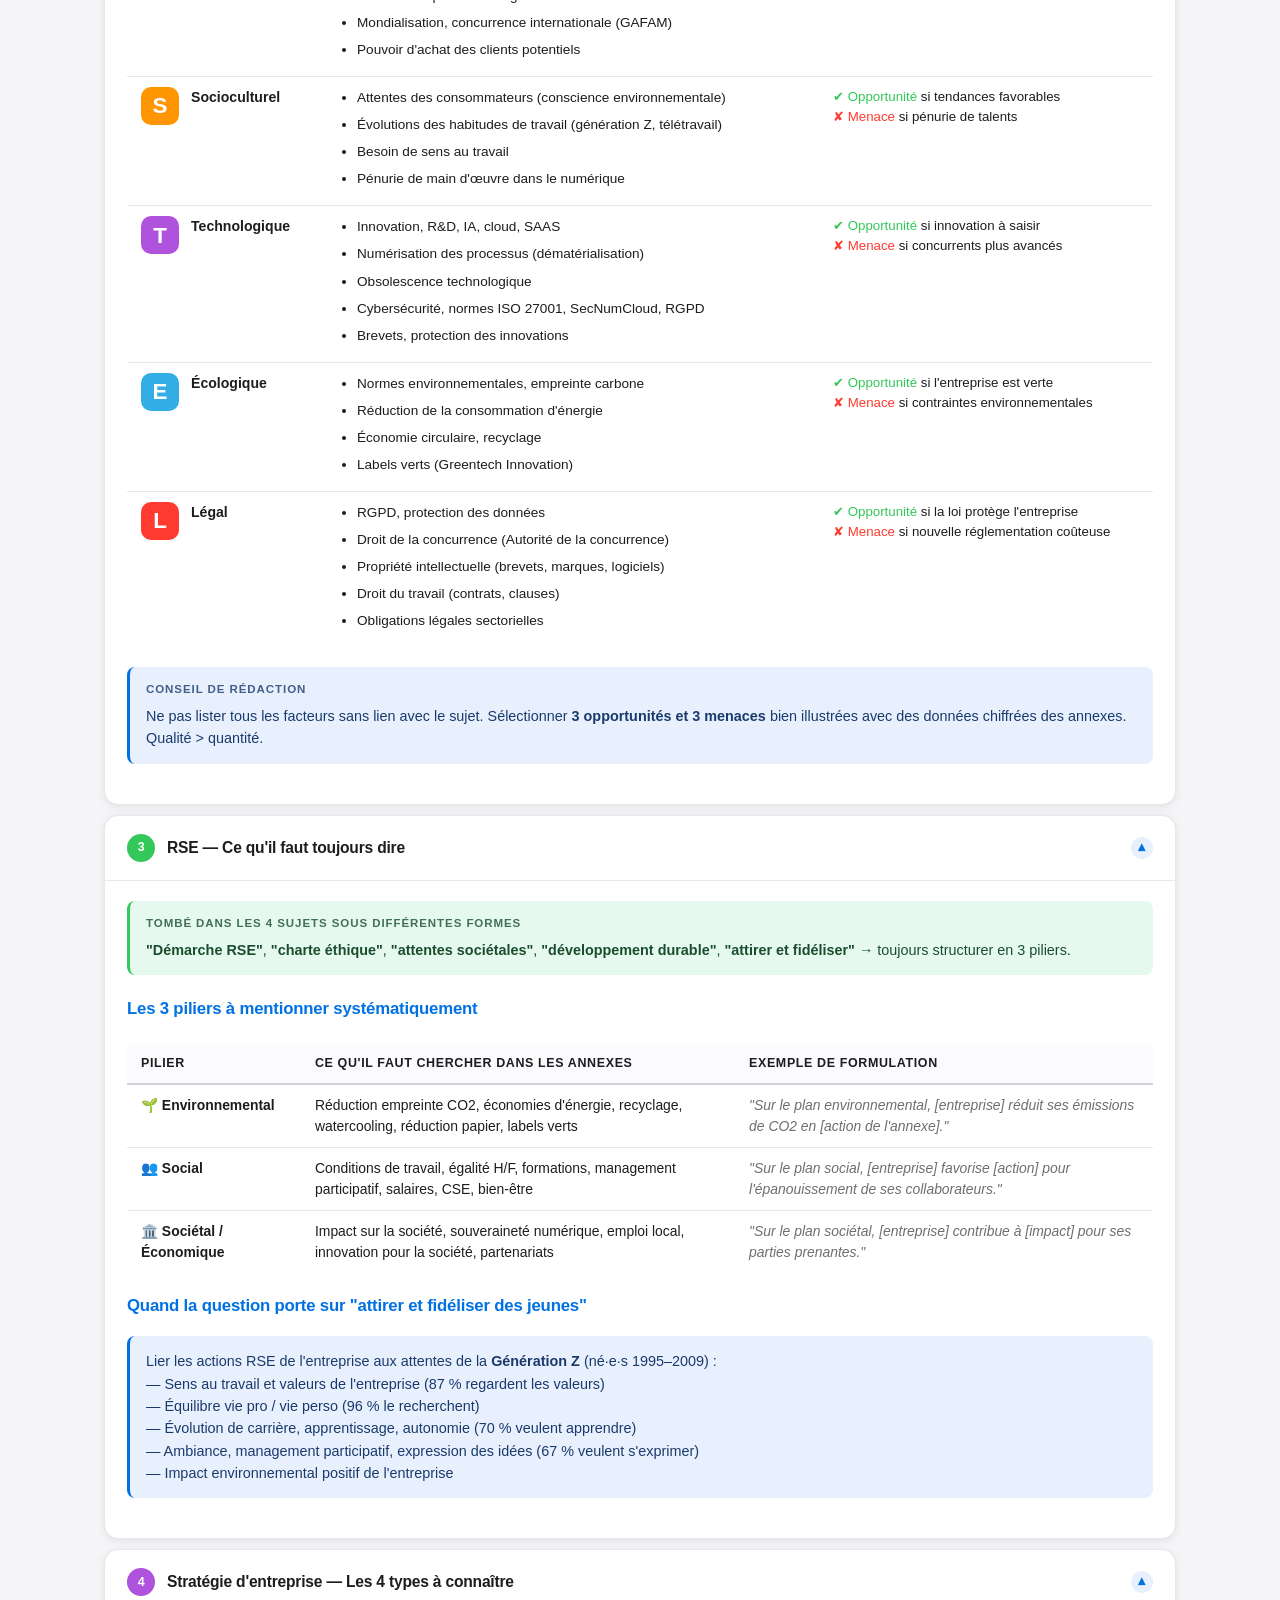
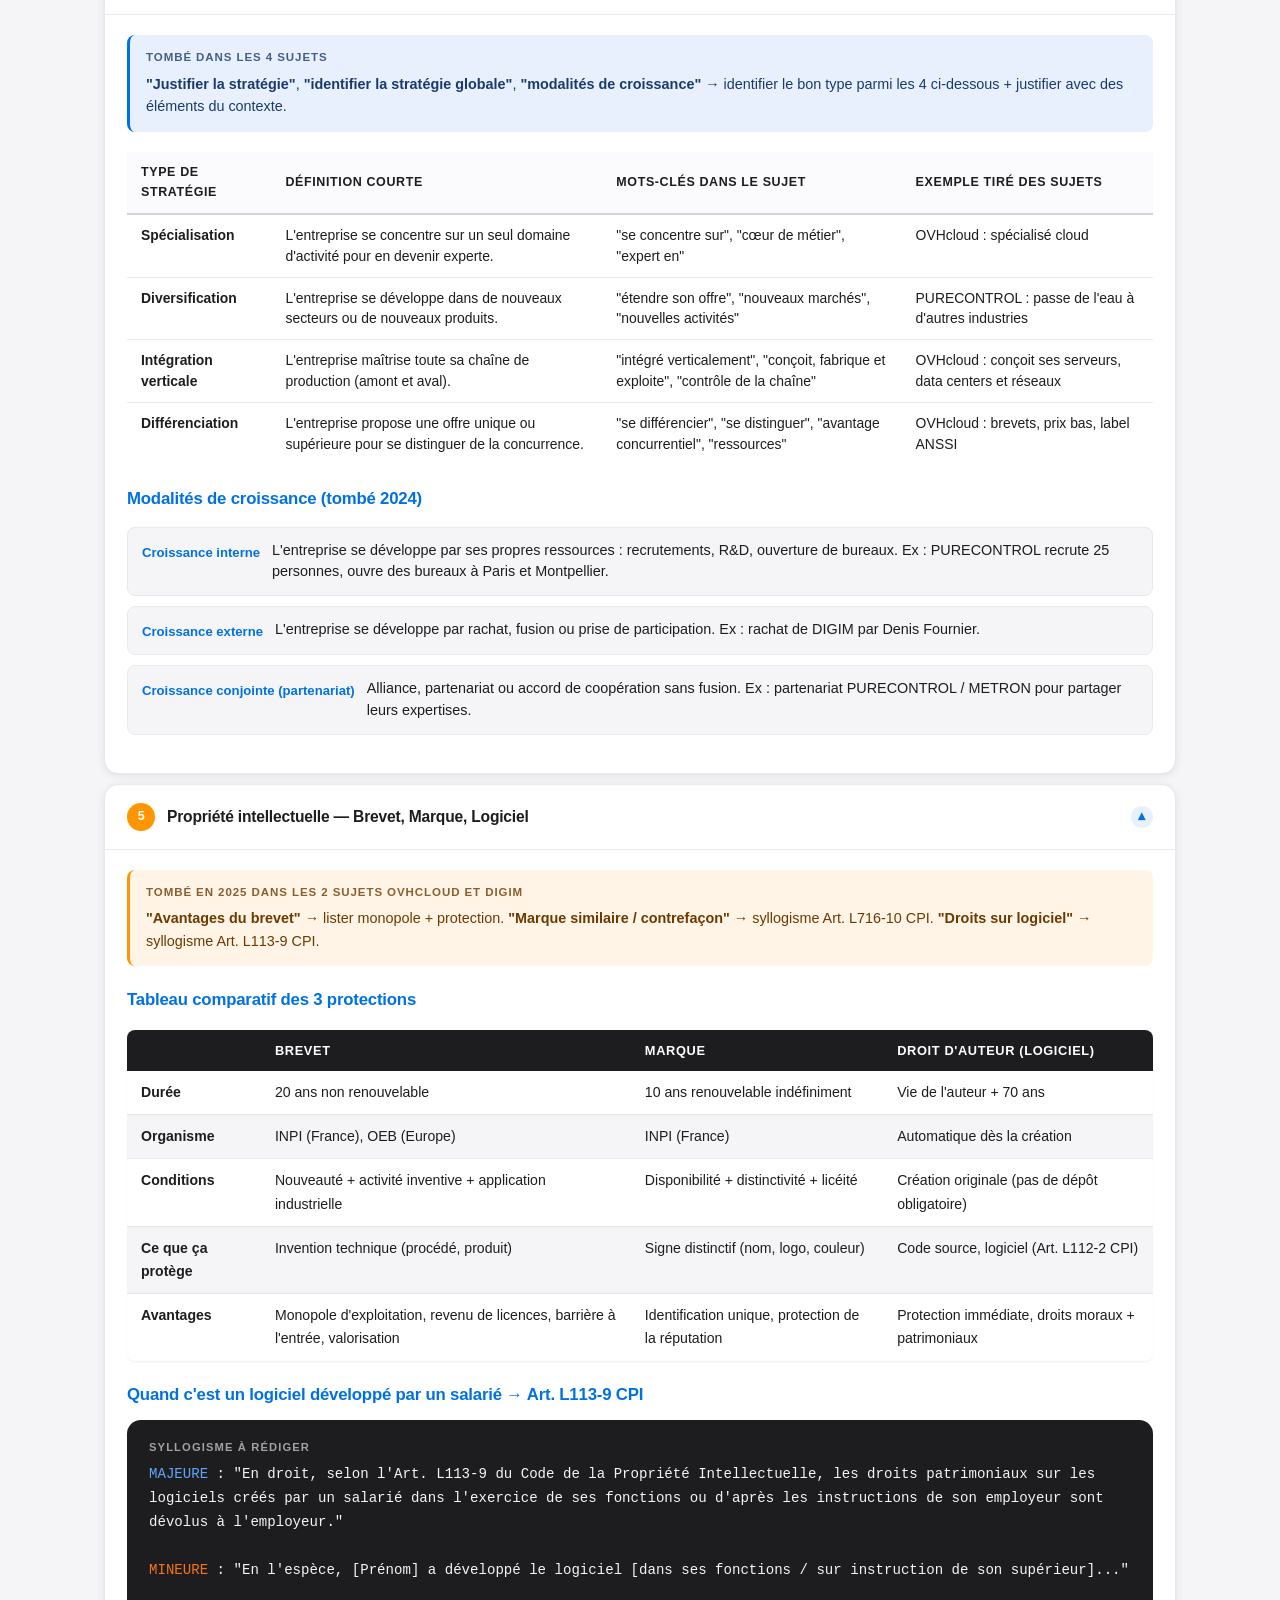
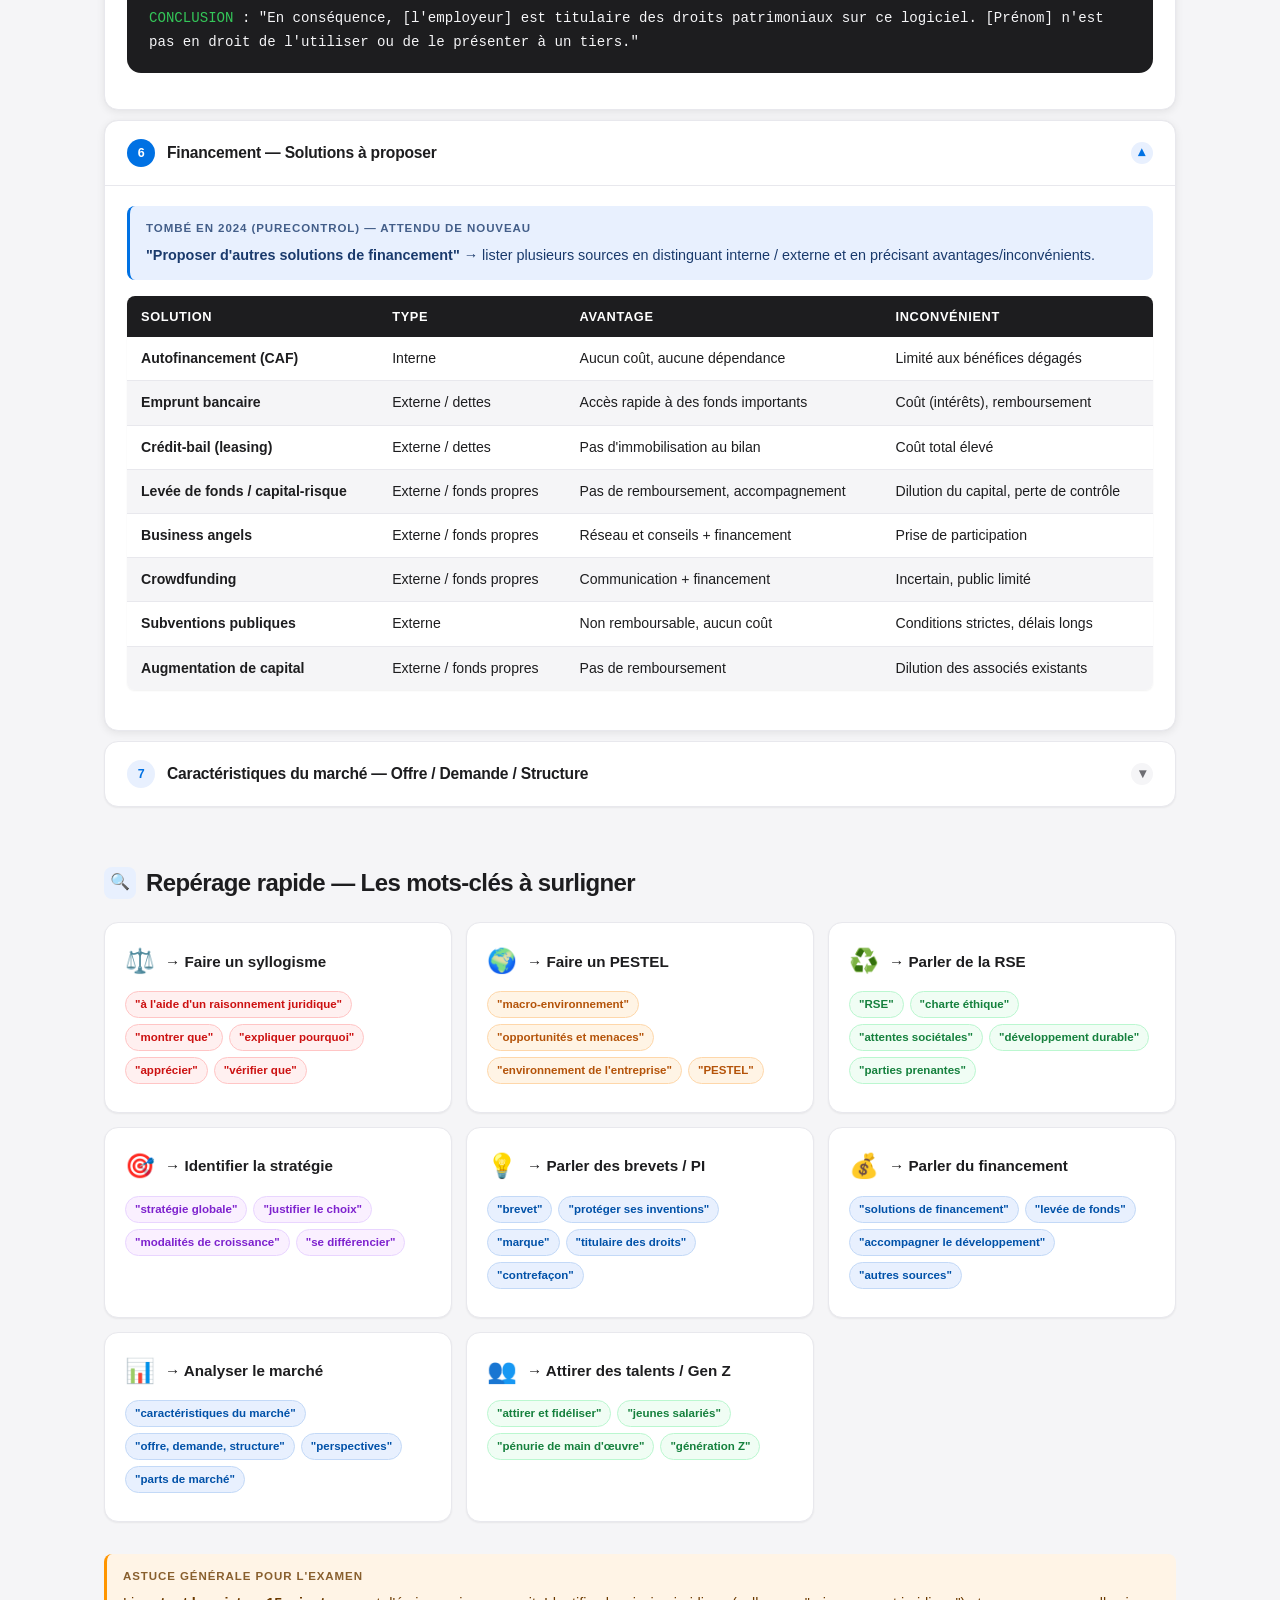
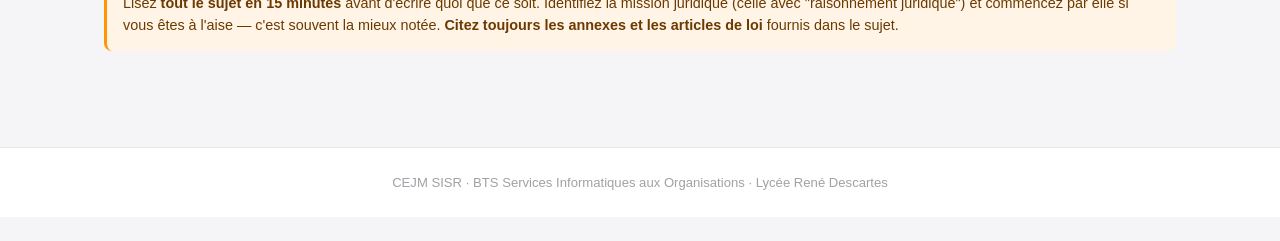
==== commit 163b8d02: "rr" ====
--- a/aide-examen.html
+++ b/aide-examen.html
@@ -260,28 +260,40 @@
     <nav class="nav">
       <a href="index.html" class="nav-logo">CEJM <span>SISR</span></a>
       <ul class="nav-links">
-        <li><a href="index.html">Accueil</a></li>
-        <li><a href="annee1.html">1ère Année</a></li>
-        <li><a href="annee2.html">2ème Année</a></li>
-        <li><a href="syllogisme.html">Méthode</a></li>
-        <li><a href="cas-pratiques.html">Cas Pratiques</a></li>
-        <li><a href="fiches.html">Fiches</a></li>
-        <li><a href="aide-examen.html" class="active">Aide Examen</a></li>
-        <li><a href="sisr.html">SISR</a></li>
-        <li><a href="sujets.html">Sujets</a></li>
+        <li class="nav-dropdown">
+          <a href="index.html">CEJM <span class="dd-arrow">▼</span></a>
+          <ul class="dropdown-menu">
+            <li><a href="index.html">Accueil</a></li>
+            <li><a href="annee1.html">1ère Année</a></li>
+            <li><a href="annee2.html">2ème Année</a></li>
+            <div class="dd-separator"></div>
+            <li><a href="syllogisme.html">Méthode Syllogisme</a></li>
+            <li><a href="cas-pratiques.html">Cas Pratiques</a></li>
+            <li><a href="fiches.html">Fiches</a></li>
+            <li><a href="aide-examen.html" class="active">Aide Examen</a></li>
+          </ul>
+        </li>
+        <li class="nav-dropdown">
+          <a href="sisr.html">SISR <span class="dd-arrow">▼</span></a>
+          <ul class="dropdown-menu">
+            <li><a href="sisr.html">Révision</a></li>
+            <li><a href="sujets.html">Sujets & Corrections</a></li>
+            <div class="dd-separator"></div>
+            <li><a href="sisr-qcm.html">QCM</a></li>
+            <li><a href="sisr-methode.html">Méthode</a></li>
+          </ul>
+        </li>
       </ul>
     </nav>
   </header>
 
   <nav class="mobile-nav">
     <a href="index.html">Accueil</a>
-    <a href="annee1.html">1re Année</a>
-    <a href="annee2.html">2e Année</a>
-    <a href="syllogisme.html">Méthode</a>
-    <a href="cas-pratiques.html">Cas Prat.</a>
-    <a href="fiches.html">Fiches</a>
+    <a href="annee1.html">1re An</a>
+    <a href="annee2.html">2e An</a>
     <a href="aide-examen.html" class="active">Examen</a>
     <a href="sisr.html">SISR</a>
+    <a href="sisr-qcm.html">QCM</a>
     <a href="sujets.html">Sujets</a>
   </nav>
 
--- a/css/style.css
+++ b/css/style.css
@@ -102,6 +102,67 @@
 .nav-links a.active { color: #fff; background: var(--accent); }
 
 /* ——————————————————————————————————————
+   DROPDOWN NAV
+—————————————————————————————————————— */
+.nav-dropdown { position: relative; list-style: none; }
+
+.nav-dropdown > a {
+  display: flex;
+  align-items: center;
+  gap: 5px;
+  cursor: pointer;
+}
+
+.nav-dropdown > a .dd-arrow {
+  font-size: 0.6rem;
+  opacity: 0.6;
+  transition: transform 0.2s;
+  display: inline-block;
+}
+
+.nav-dropdown:hover > a .dd-arrow { transform: rotate(180deg); }
+
+.dropdown-menu {
+  display: none;
+  position: absolute;
+  top: calc(100% + 8px);
+  left: 50%;
+  transform: translateX(-50%);
+  background: var(--bg-card);
+  border: 1px solid var(--border-light);
+  border-radius: var(--radius);
+  box-shadow: var(--shadow-md);
+  min-width: 180px;
+  padding: 8px;
+  z-index: 500;
+  list-style: none;
+}
+
+.nav-dropdown:hover .dropdown-menu,
+.nav-dropdown:focus-within .dropdown-menu { display: block; }
+
+.dropdown-menu li a {
+  display: block;
+  padding: 8px 14px;
+  border-radius: 10px;
+  font-size: 0.875rem;
+  font-weight: 500;
+  color: var(--text-secondary);
+  text-decoration: none;
+  white-space: nowrap;
+  transition: all 0.15s;
+}
+
+.dropdown-menu li a:hover { background: var(--bg); color: var(--text); }
+.dropdown-menu li a.active { color: var(--accent); font-weight: 600; }
+
+.dropdown-menu .dd-separator {
+  height: 1px;
+  background: var(--border-light);
+  margin: 6px 0;
+}
+
+/* ——————————————————————————————————————
    LAYOUT
 —————————————————————————————————————— */
 .page { max-width: 1120px; margin: 0 auto; padding: 0 24px 80px; }
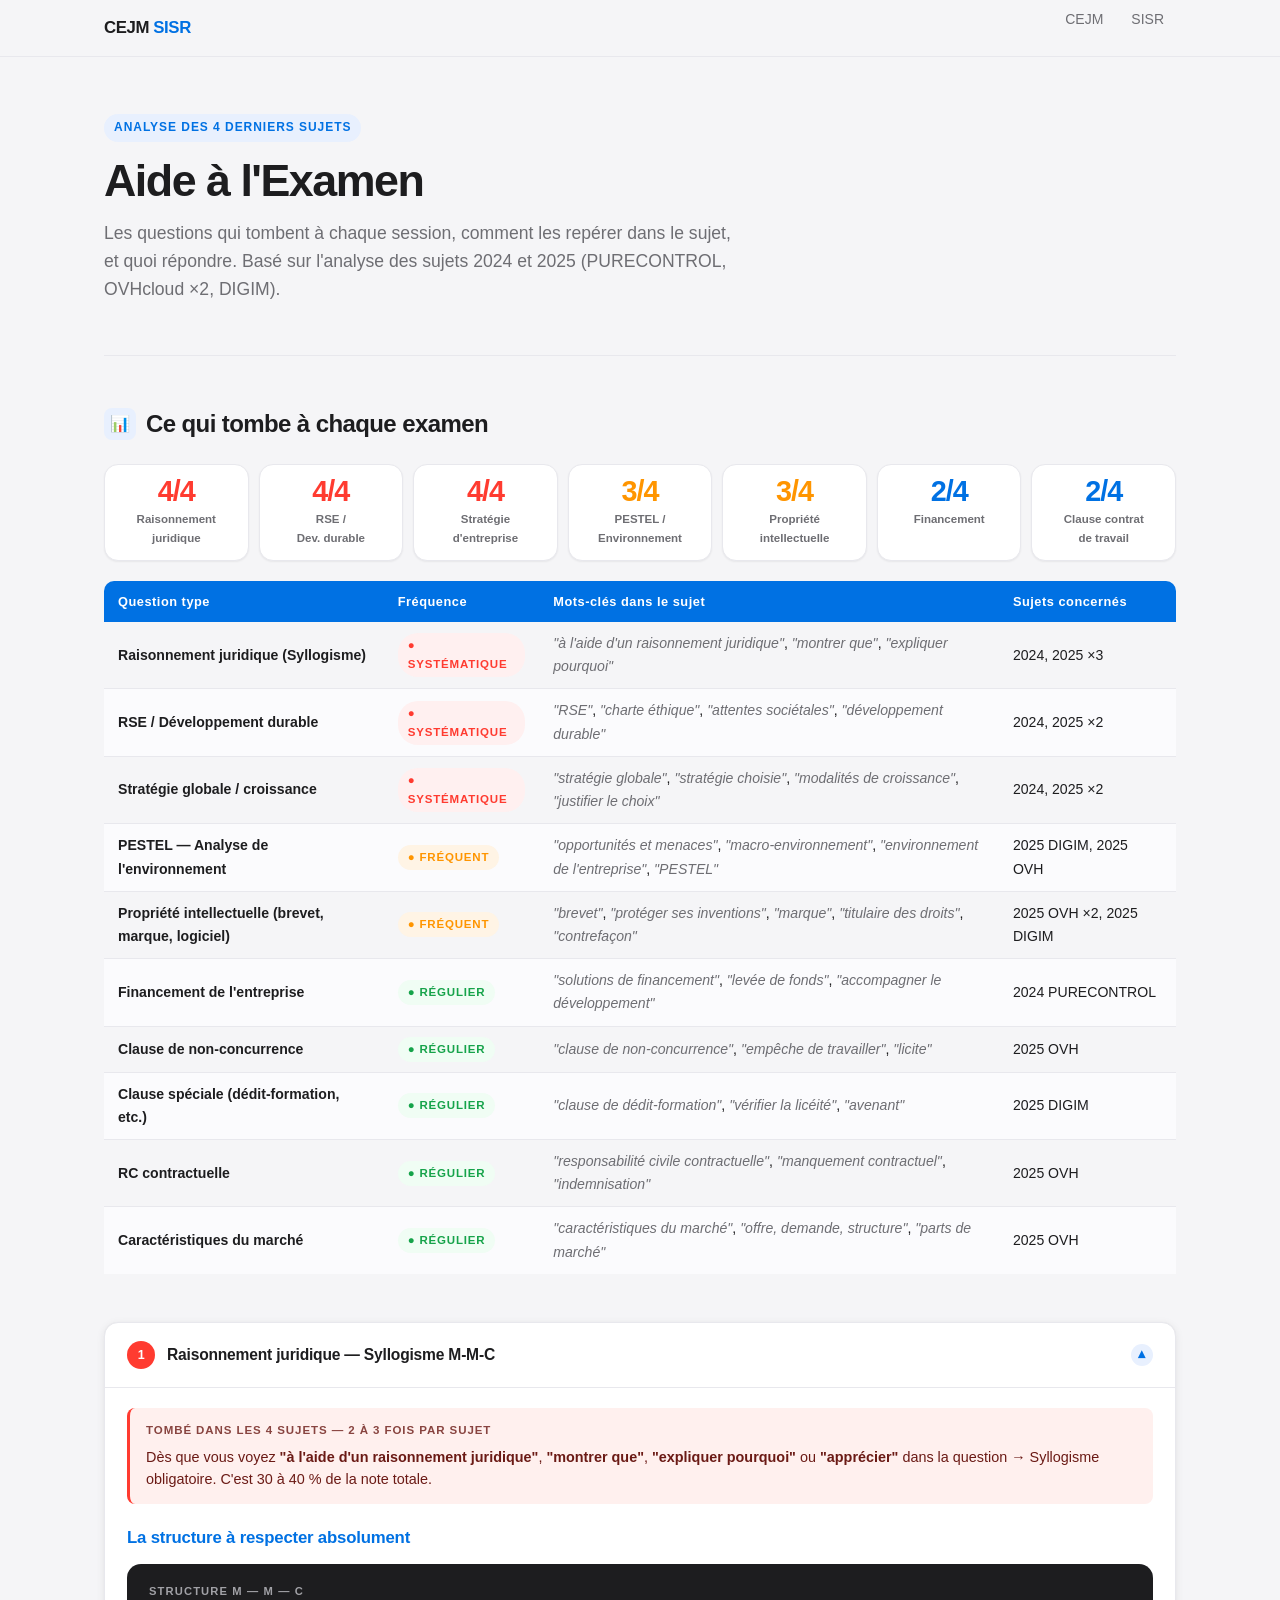
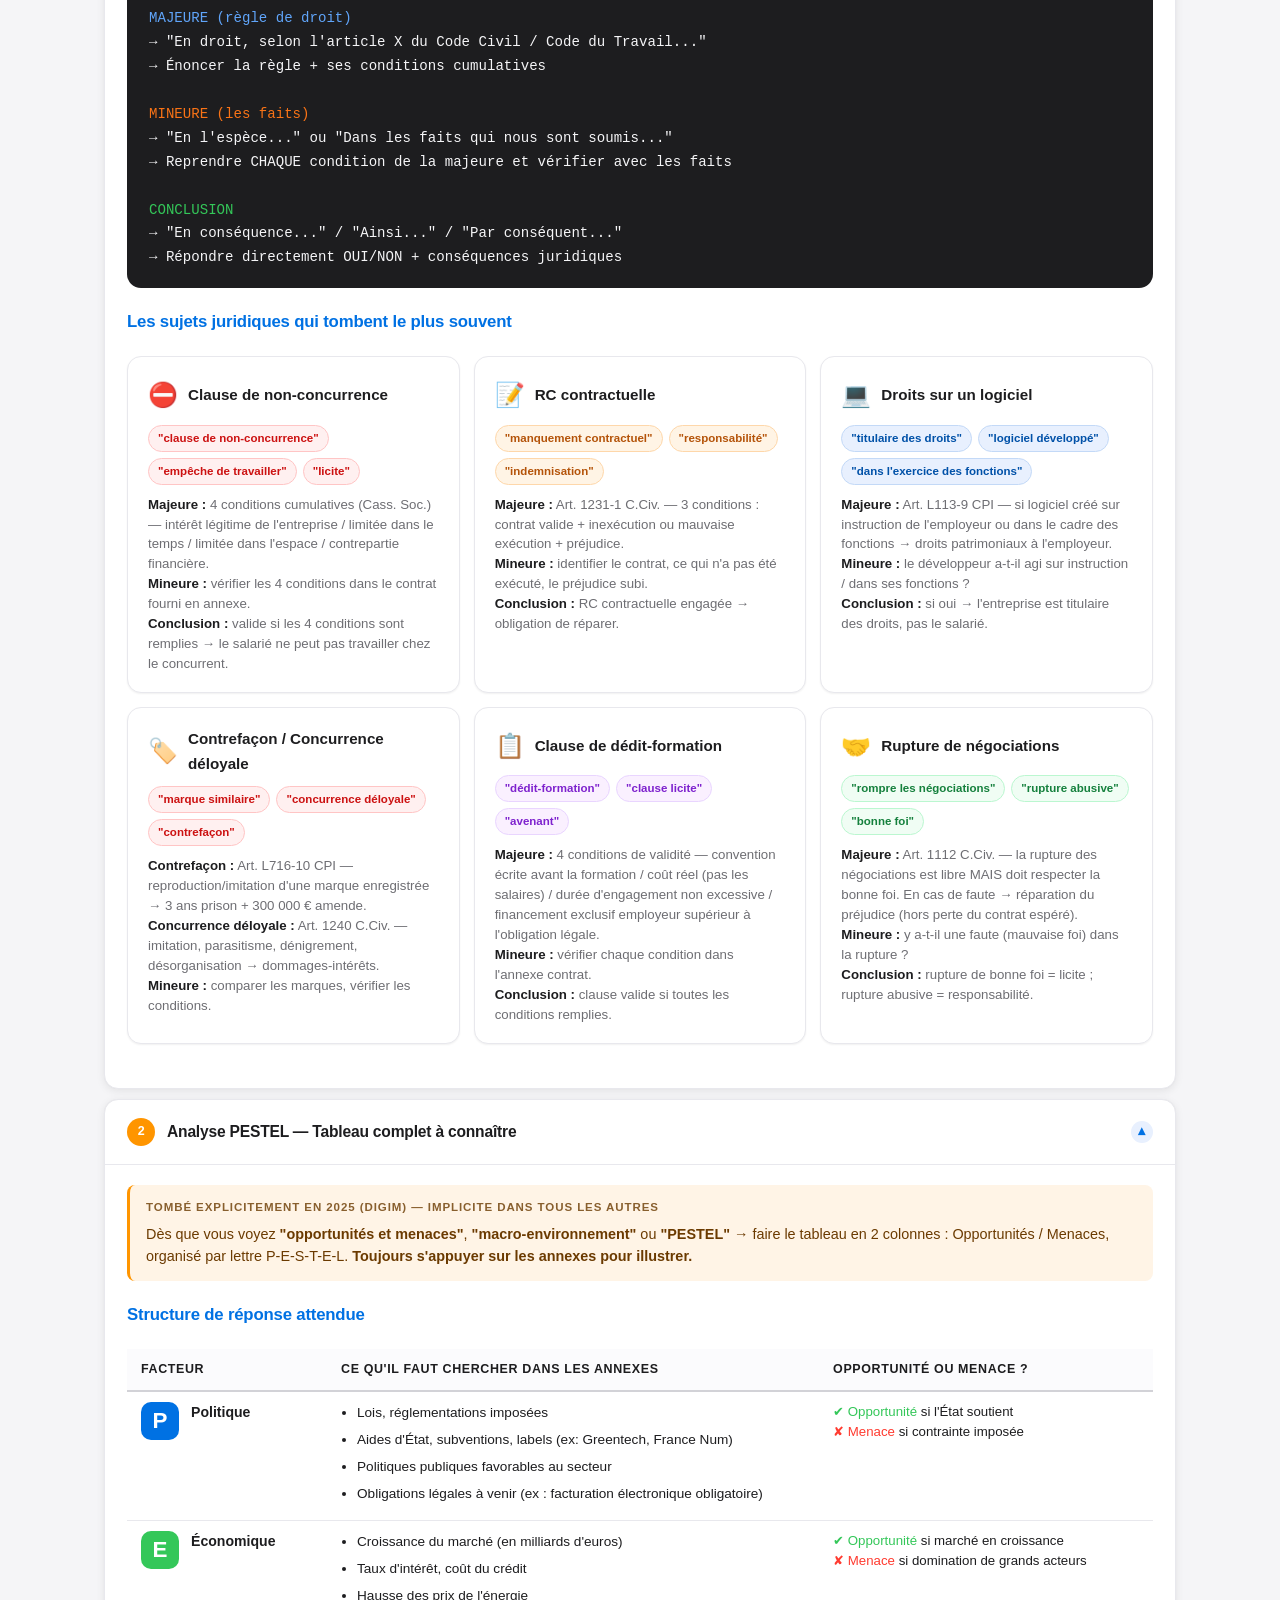
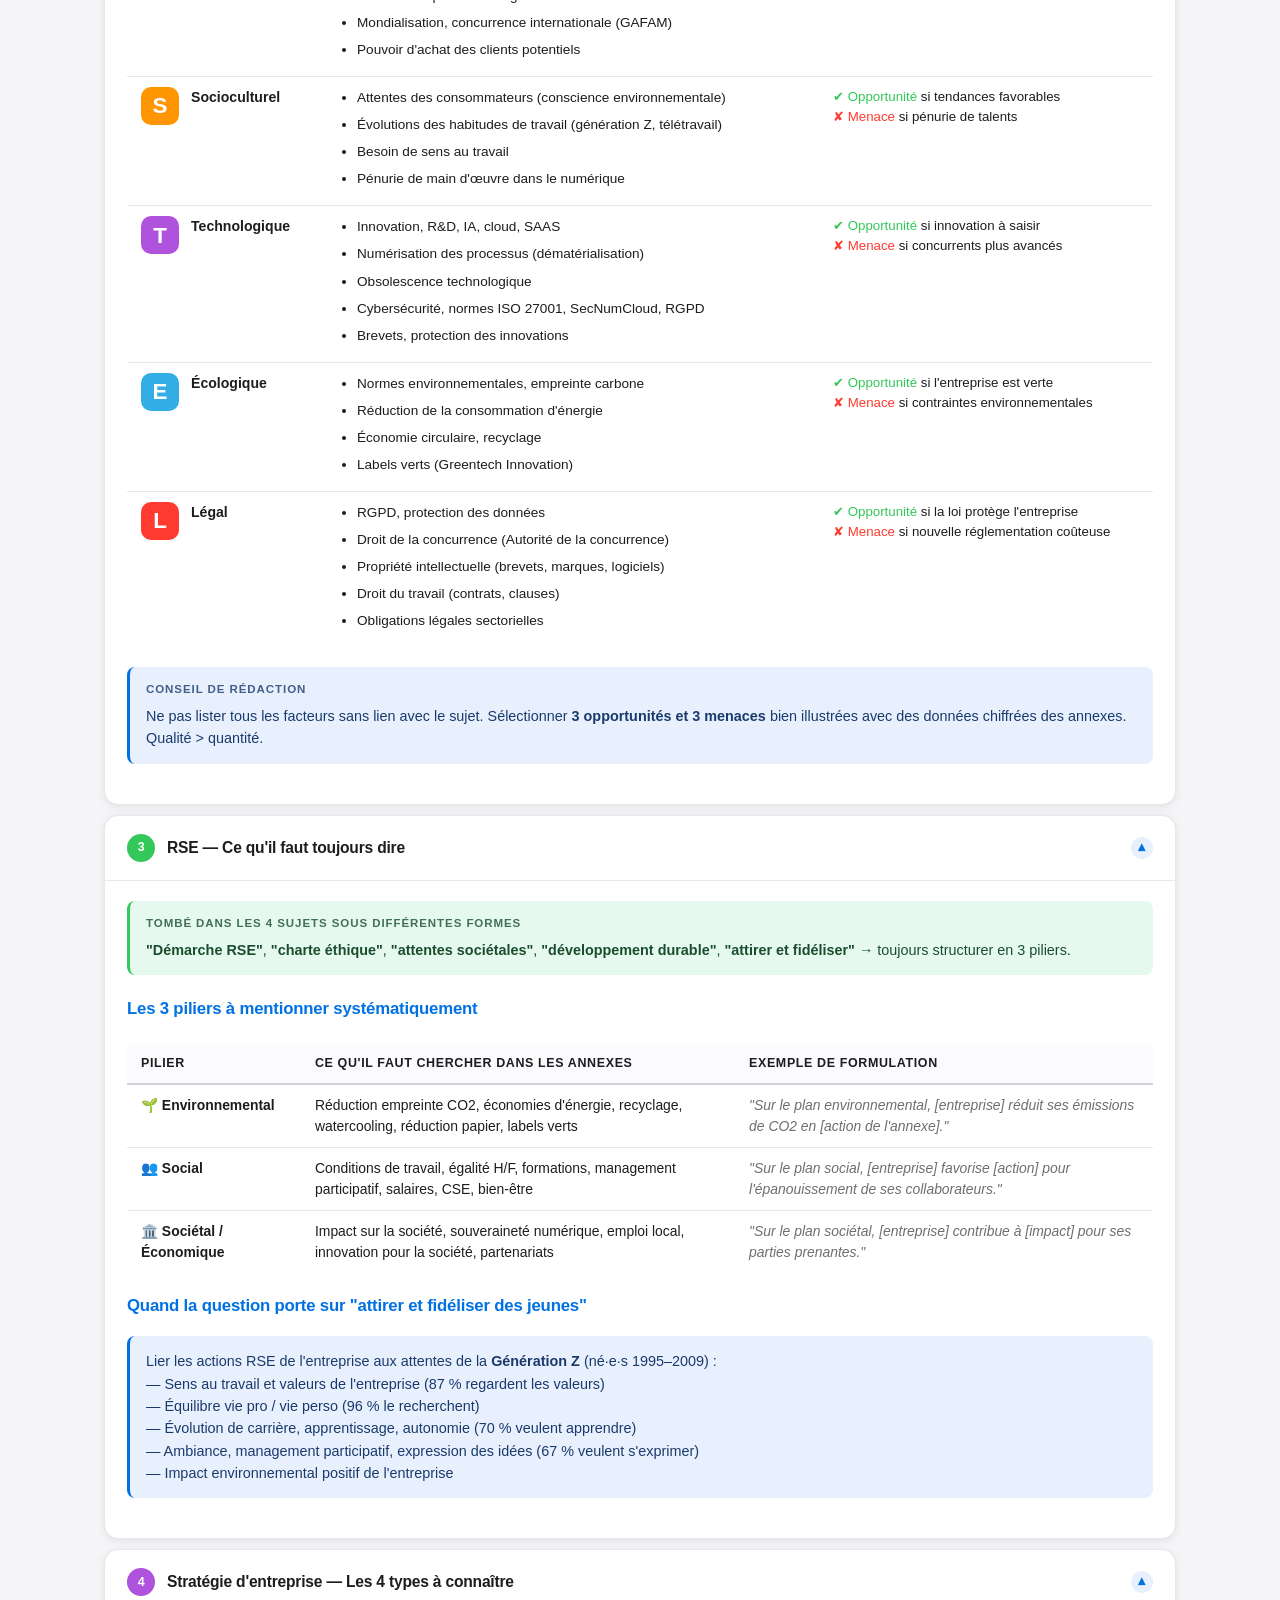
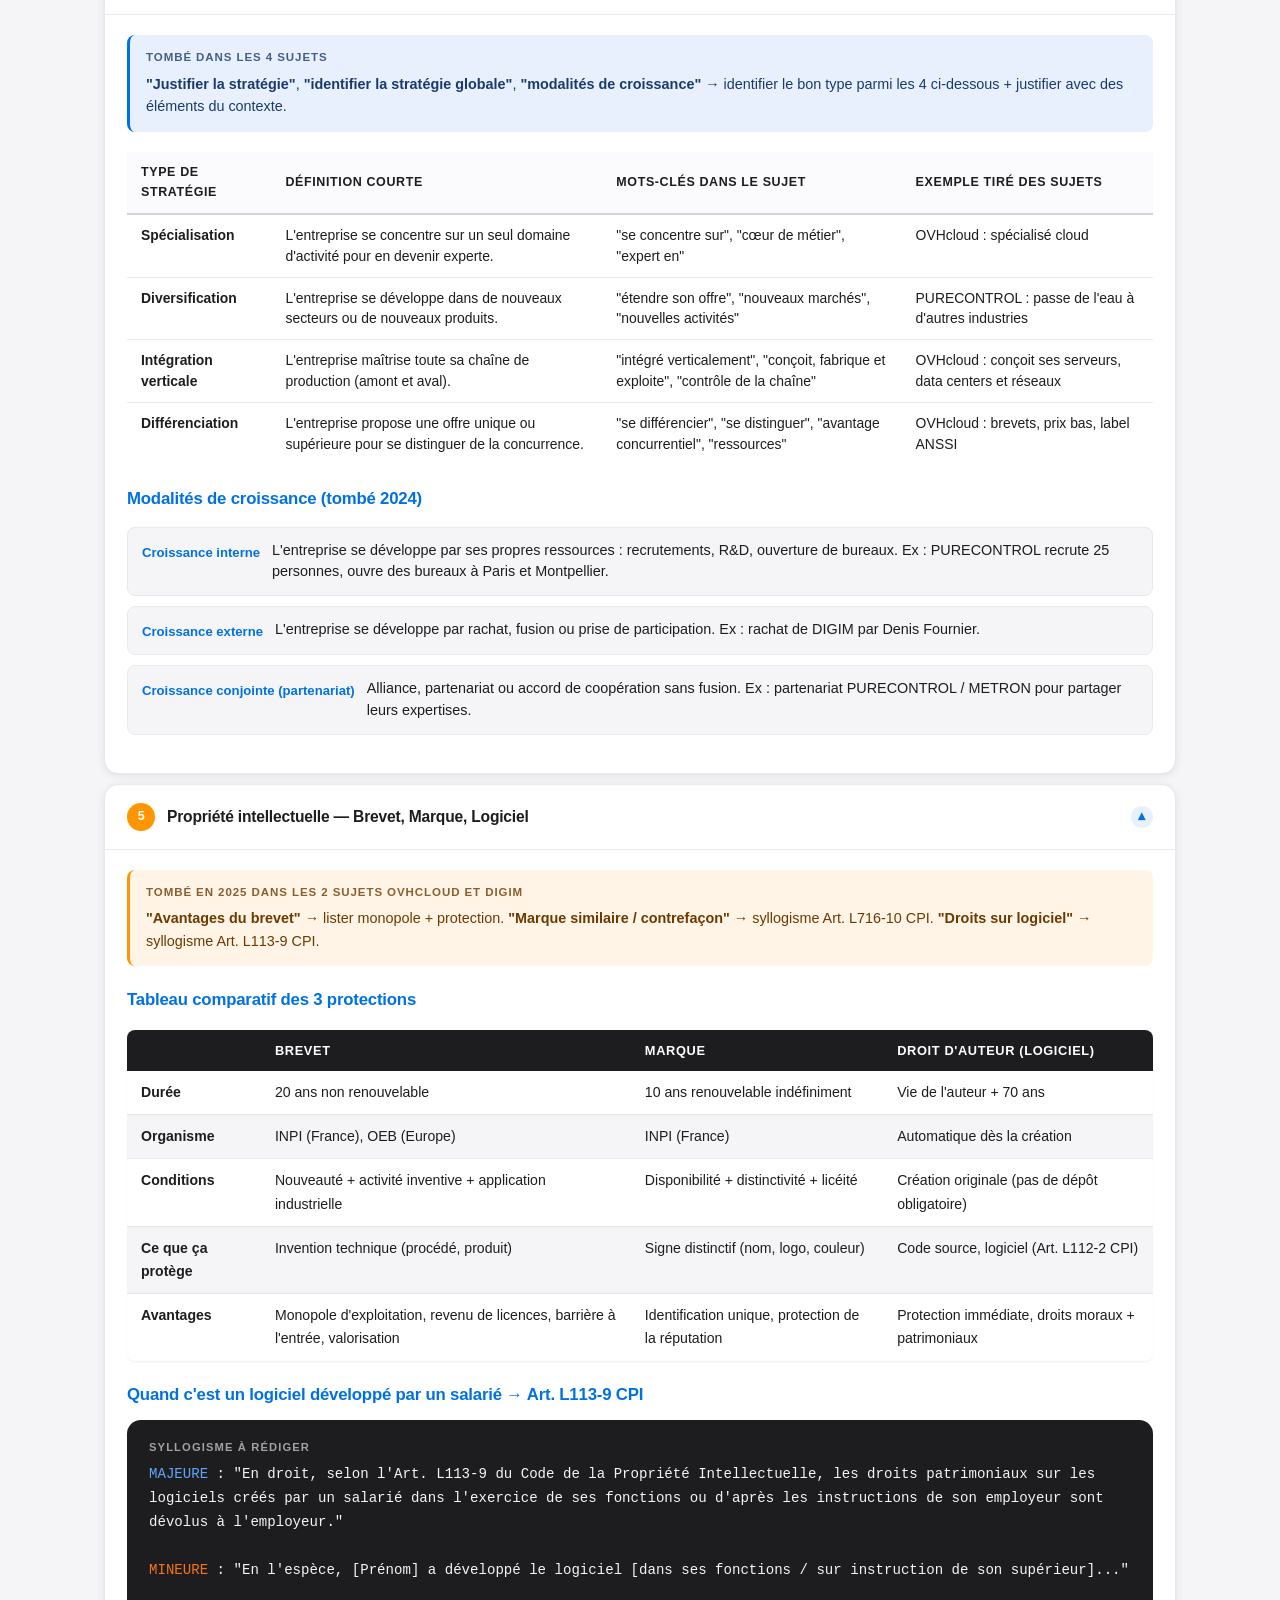
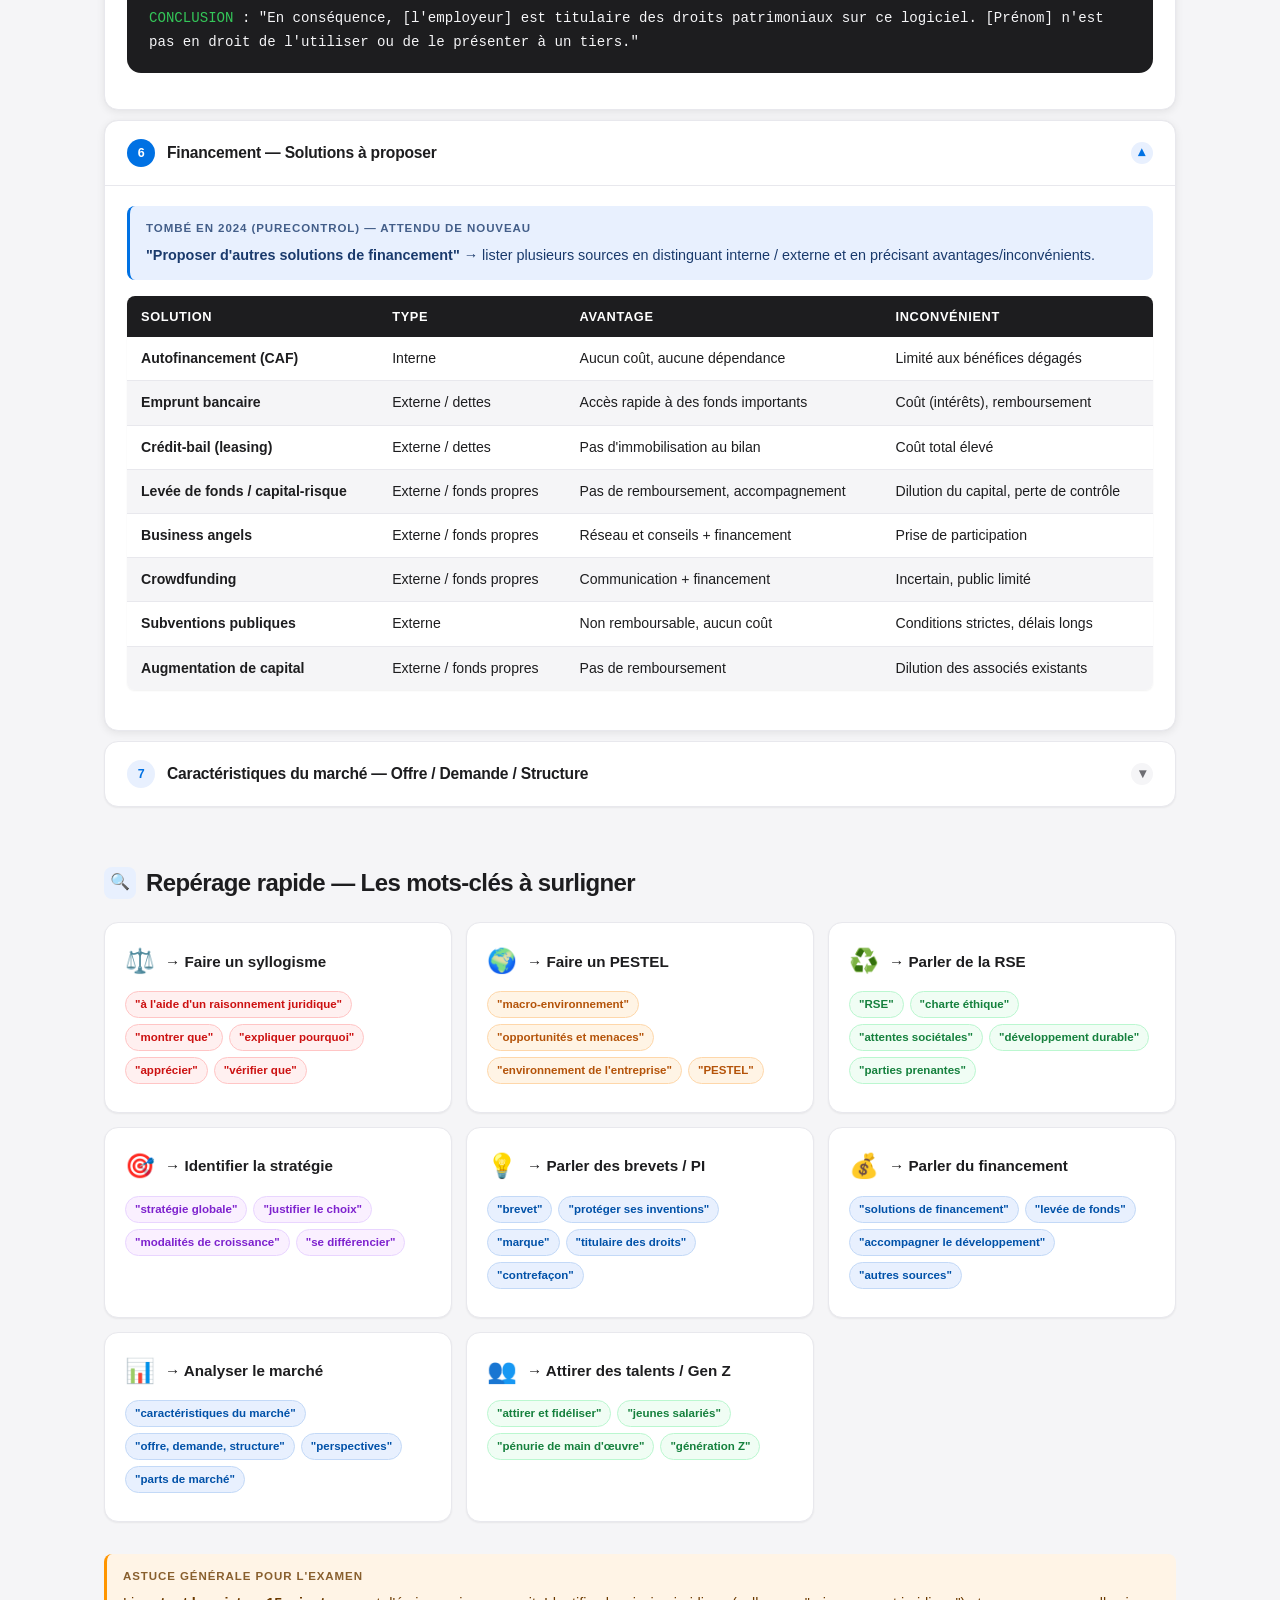
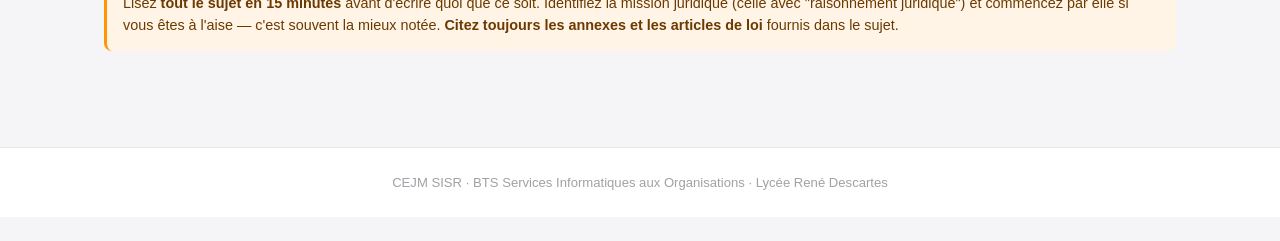
==== commit 36d9ccac: "rr" ====
--- a/aide-examen.html
+++ b/aide-examen.html
@@ -1,4 +1,4 @@
-<!DOCTYPE html>
+﻿<!DOCTYPE html>
 <html lang="fr">
 <head>
   <meta charset="UTF-8">
@@ -260,42 +260,11 @@
     <nav class="nav">
       <a href="index.html" class="nav-logo">CEJM <span>SISR</span></a>
       <ul class="nav-links">
-        <li class="nav-dropdown">
-          <a href="index.html">CEJM <span class="dd-arrow">▼</span></a>
-          <ul class="dropdown-menu">
-            <li><a href="index.html">Accueil</a></li>
-            <li><a href="annee1.html">1ère Année</a></li>
-            <li><a href="annee2.html">2ème Année</a></li>
-            <div class="dd-separator"></div>
-            <li><a href="syllogisme.html">Méthode Syllogisme</a></li>
-            <li><a href="cas-pratiques.html">Cas Pratiques</a></li>
-            <li><a href="fiches.html">Fiches</a></li>
-            <li><a href="aide-examen.html" class="active">Aide Examen</a></li>
-          </ul>
-        </li>
-        <li class="nav-dropdown">
-          <a href="sisr.html">SISR <span class="dd-arrow">▼</span></a>
-          <ul class="dropdown-menu">
-            <li><a href="sisr.html">Révision</a></li>
-            <li><a href="sujets.html">Sujets & Corrections</a></li>
-            <div class="dd-separator"></div>
-            <li><a href="sisr-qcm.html">QCM</a></li>
-            <li><a href="sisr-methode.html">Méthode</a></li>
-          </ul>
-        </li>
+        <li><a href="index.html" class="active">CEJM</a></li>
+        <li><a href="sisr-menu.html">SISR</a></li>
       </ul>
     </nav>
   </header>
-
-  <nav class="mobile-nav">
-    <a href="index.html">Accueil</a>
-    <a href="annee1.html">1re An</a>
-    <a href="annee2.html">2e An</a>
-    <a href="aide-examen.html" class="active">Examen</a>
-    <a href="sisr.html">SISR</a>
-    <a href="sisr-qcm.html">QCM</a>
-    <a href="sujets.html">Sujets</a>
-  </nav>
 
   <main class="page">
 
--- a/css/style.css
+++ b/css/style.css
@@ -123,23 +123,42 @@
 .nav-dropdown:hover > a .dd-arrow { transform: rotate(180deg); }
 
 .dropdown-menu {
-  display: none;
+  /* Invisible par défaut — on garde l'élément dans le DOM pour éviter tout "gap" */
+  opacity: 0;
+  visibility: hidden;
+  pointer-events: none;
   position: absolute;
-  top: calc(100% + 8px);
+  top: calc(100% + 4px);
   left: 50%;
-  transform: translateX(-50%);
+  transform: translateX(-50%) translateY(-4px);
   background: var(--bg-card);
   border: 1px solid var(--border-light);
   border-radius: var(--radius);
   box-shadow: var(--shadow-md);
-  min-width: 180px;
+  min-width: 190px;
   padding: 8px;
   z-index: 500;
   list-style: none;
+  transition: opacity 0.18s ease, transform 0.18s ease, visibility 0.18s;
+}
+
+/* Pont transparent qui comble le micro-gap entre le lien et le menu */
+.dropdown-menu::before {
+  content: '';
+  position: absolute;
+  top: -8px;
+  left: 0;
+  right: 0;
+  height: 8px;
 }
 
 .nav-dropdown:hover .dropdown-menu,
-.nav-dropdown:focus-within .dropdown-menu { display: block; }
+.nav-dropdown:focus-within .dropdown-menu {
+  opacity: 1;
+  visibility: visible;
+  pointer-events: auto;
+  transform: translateX(-50%) translateY(0);
+}
 
 .dropdown-menu li a {
   display: block;
